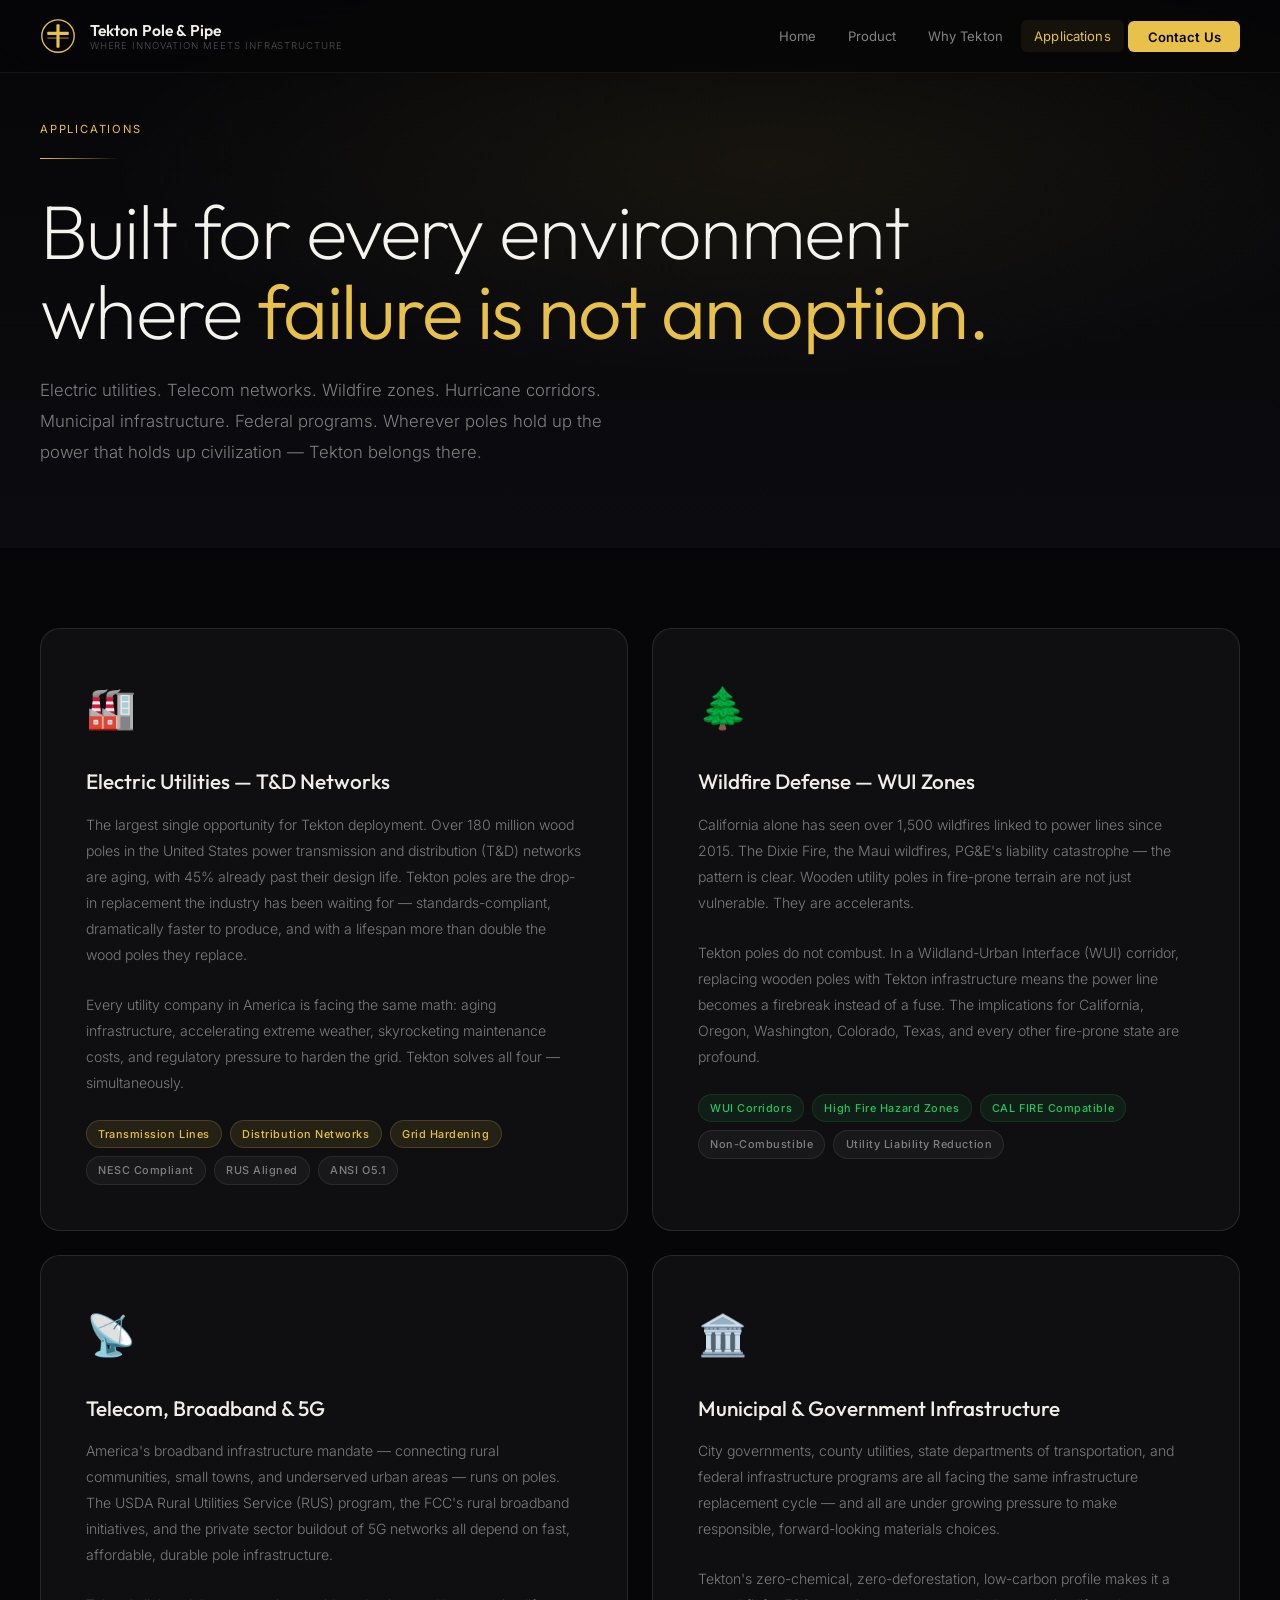
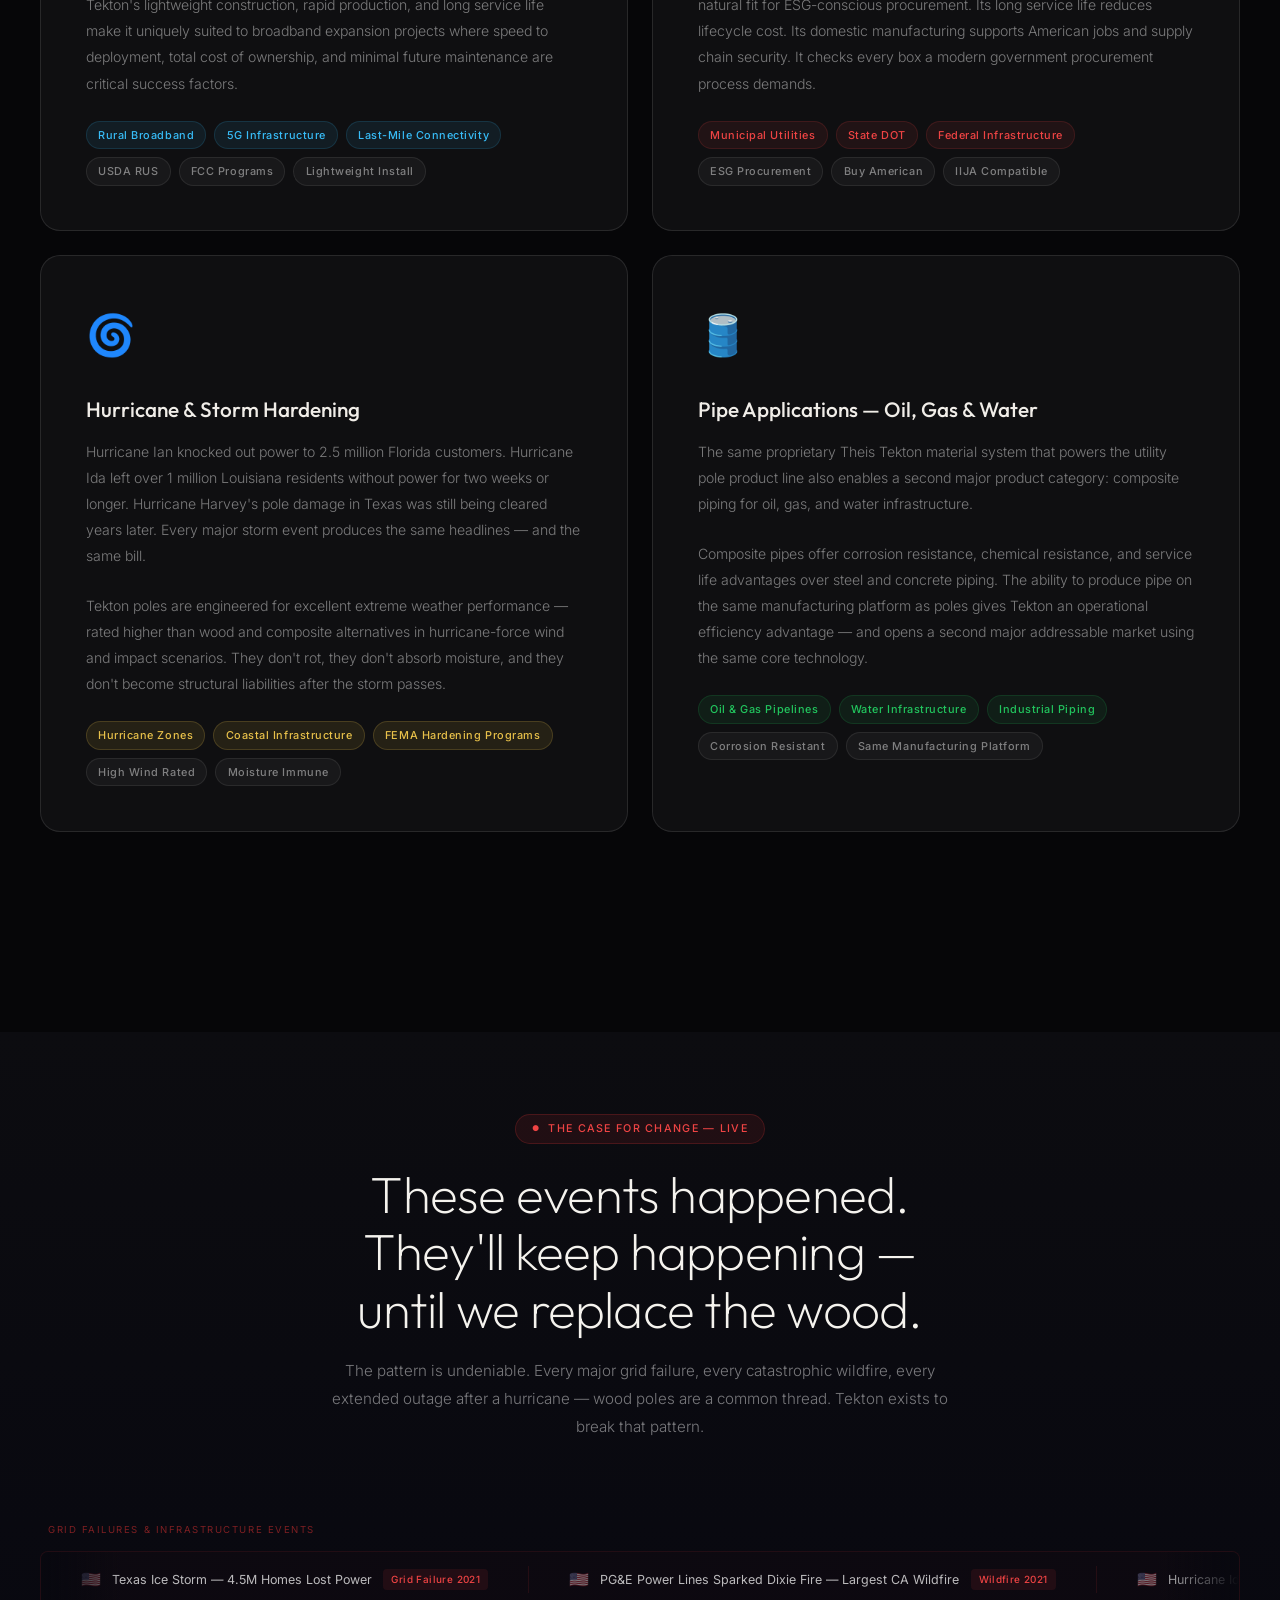
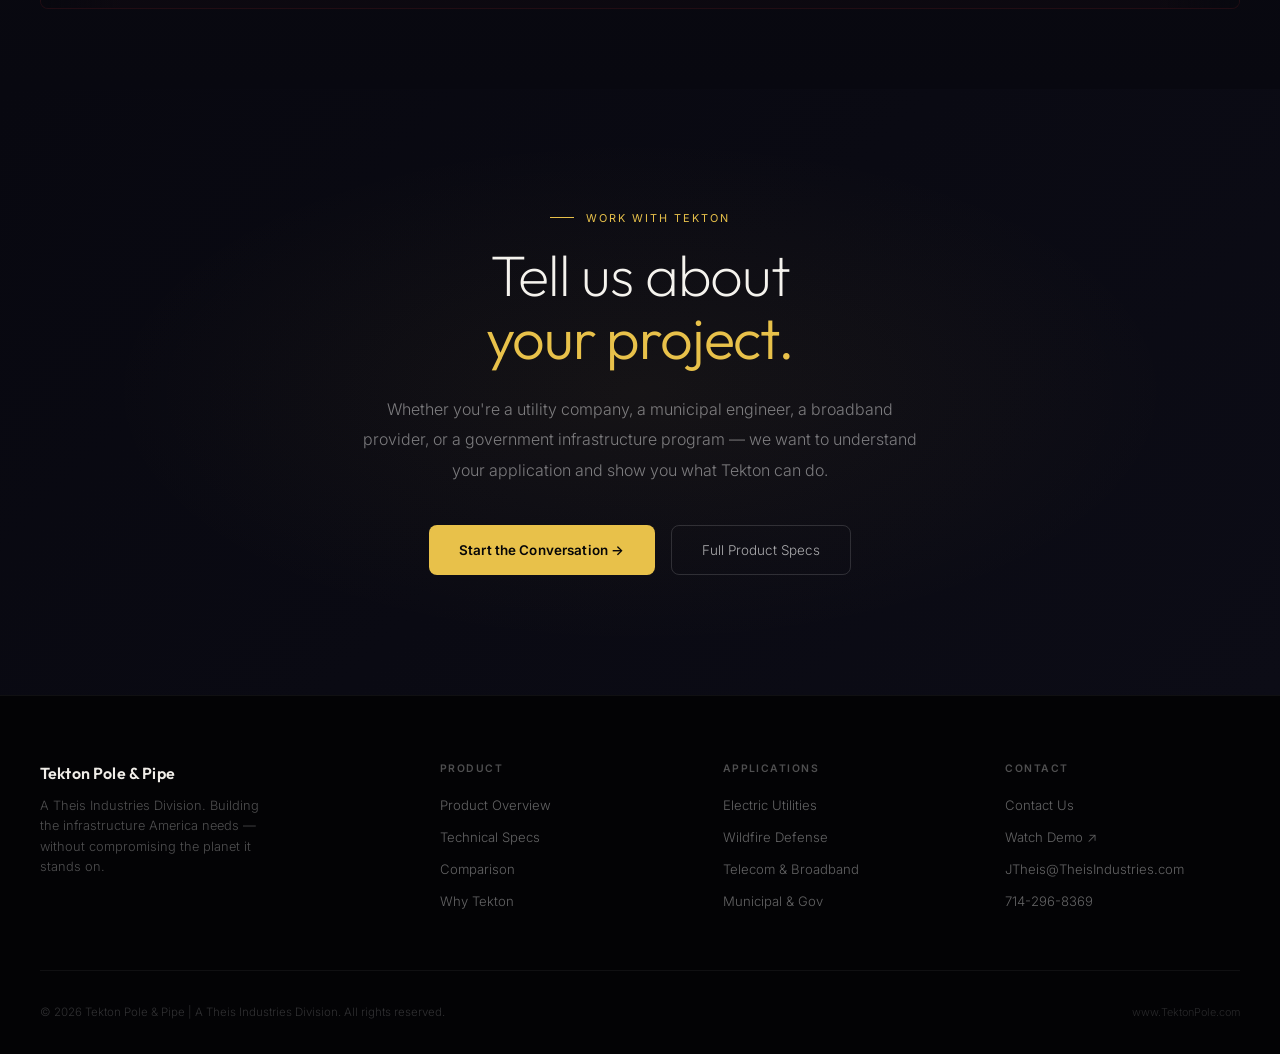
==== applications.html @ c29ad9f0 "Complete premium multi-page consumer site — 5 pages, No More Trees environmental narrative, dark/gol" ====
<!DOCTYPE html>
<html lang="en">
<head>
  <meta charset="UTF-8" />
  <meta name="viewport" content="width=device-width, initial-scale=1.0" />
  <title>Applications | Tekton Pole & Pipe</title>
  <meta name="description" content="Tekton Pole & Pipe applications — electric utilities, wildfire defense, telecom, broadband, municipal infrastructure, and government programs." />
  <link rel="preconnect" href="https://fonts.googleapis.com" />
  <link rel="preconnect" href="https://fonts.gstatic.com" crossorigin />
  <link href="https://fonts.googleapis.com/css2?family=Outfit:wght@200;300;400;500;600;700&family=Inter:wght@300;400;500;600&display=swap" rel="stylesheet" />
  <link rel="stylesheet" href="styles.css" />
</head>
<body>

<!-- NAV -->
<nav id="navbar">
  <div class="nav-inner">
    <a href="index.html" class="nav-logo">
      <svg class="nav-logo-svg" viewBox="0 0 40 40" fill="none" xmlns="http://www.w3.org/2000/svg">
        <circle cx="20" cy="20" r="18" stroke="#e8c14a" stroke-width="1.5"/>
        <rect x="18.25" y="7" width="3.5" height="26" fill="#e8c14a" rx="1"/>
        <rect x="8" y="15.25" width="24" height="3.5" fill="#e8c14a" rx="1"/>
        <rect x="8" y="21.25" width="24" height="2" fill="rgba(232,193,74,0.4)" rx="1"/>
      </svg>
      <div class="logo-text">
        <span class="logo-main">Tekton Pole & Pipe</span>
        <span class="logo-sub">Where Innovation Meets Infrastructure</span>
      </div>
    </a>
    <ul class="nav-links">
      <li><a href="index.html">Home</a></li>
      <li><a href="product.html">Product</a></li>
      <li><a href="why-tekton.html">Why Tekton</a></li>
      <li><a href="applications.html" class="active">Applications</a></li>
      <li><a href="contact.html" class="nav-cta">Contact Us</a></li>
    </ul>
    <button class="hamburger" id="hamburger" aria-label="Menu">
      <span></span><span></span><span></span>
    </button>
  </div>
</nav>
<div class="mobile-menu" id="mobileMenu">
  <a href="index.html">Home</a>
  <a href="product.html">Product</a>
  <a href="why-tekton.html">Why Tekton</a>
  <a href="applications.html">Applications</a>
  <a href="contact.html" class="mobile-cta">Contact Us</a>
</div>
<div class="cursor-glow" id="cursorGlow"></div>

<!-- PAGE HERO -->
<section class="page-hero">
  <div class="page-hero-bg"></div>
  <div class="page-hero-content">
    <div class="page-hero-eyebrow">Applications</div>
    <div class="page-hero-rule"></div>
    <h1>Built for every environment<br/>where <em>failure is not an option.</em></h1>
    <p>Electric utilities. Telecom networks. Wildfire zones. Hurricane corridors. Municipal infrastructure. Federal programs. Wherever poles hold up the power that holds up civilization — Tekton belongs there.</p>
  </div>
</section>

<!-- APPLICATION CARDS -->
<section class="applications-section">
  <div class="section-wrap">
    <div class="app-grid" style="grid-template-columns: repeat(2,1fr);">

      <div class="app-card gold reveal">
        <span class="app-icon">🏭</span>
        <h3>Electric Utilities — T&D Networks</h3>
        <p>The largest single opportunity for Tekton deployment. Over 180 million wood poles in the United States power transmission and distribution (T&D) networks are aging, with 45% already past their design life. Tekton poles are the drop-in replacement the industry has been waiting for — standards-compliant, dramatically faster to produce, and with a lifespan more than double the wood poles they replace.</p>
        <p style="margin-top:1rem;">Every utility company in America is facing the same math: aging infrastructure, accelerating extreme weather, skyrocketing maintenance costs, and regulatory pressure to harden the grid. Tekton solves all four — simultaneously.</p>
        <div class="app-tags" style="margin-top:1.2rem;">
          <span class="app-tag gold-tag">Transmission Lines</span>
          <span class="app-tag gold-tag">Distribution Networks</span>
          <span class="app-tag gold-tag">Grid Hardening</span>
          <span class="app-tag gray-tag">NESC Compliant</span>
          <span class="app-tag gray-tag">RUS Aligned</span>
          <span class="app-tag gray-tag">ANSI O5.1</span>
        </div>
      </div>

      <div class="app-card green reveal">
        <span class="app-icon">🌲</span>
        <h3>Wildfire Defense — WUI Zones</h3>
        <p>California alone has seen over 1,500 wildfires linked to power lines since 2015. The Dixie Fire, the Maui wildfires, PG&E's liability catastrophe — the pattern is clear. Wooden utility poles in fire-prone terrain are not just vulnerable. They are accelerants.</p>
        <p style="margin-top:1rem;">Tekton poles do not combust. In a Wildland-Urban Interface (WUI) corridor, replacing wooden poles with Tekton infrastructure means the power line becomes a firebreak instead of a fuse. The implications for California, Oregon, Washington, Colorado, Texas, and every other fire-prone state are profound.</p>
        <div class="app-tags" style="margin-top:1.2rem;">
          <span class="app-tag green-tag">WUI Corridors</span>
          <span class="app-tag green-tag">High Fire Hazard Zones</span>
          <span class="app-tag green-tag">CAL FIRE Compatible</span>
          <span class="app-tag gray-tag">Non-Combustible</span>
          <span class="app-tag gray-tag">Utility Liability Reduction</span>
        </div>
      </div>

      <div class="app-card blue reveal">
        <span class="app-icon">📡</span>
        <h3>Telecom, Broadband & 5G</h3>
        <p>America's broadband infrastructure mandate — connecting rural communities, small towns, and underserved urban areas — runs on poles. The USDA Rural Utilities Service (RUS) program, the FCC's rural broadband initiatives, and the private sector buildout of 5G networks all depend on fast, affordable, durable pole infrastructure.</p>
        <p style="margin-top:1rem;">Tekton's lightweight construction, rapid production, and long service life make it uniquely suited to broadband expansion projects where speed to deployment, total cost of ownership, and minimal future maintenance are critical success factors.</p>
        <div class="app-tags" style="margin-top:1.2rem;">
          <span class="app-tag blue-tag">Rural Broadband</span>
          <span class="app-tag blue-tag">5G Infrastructure</span>
          <span class="app-tag blue-tag">Last-Mile Connectivity</span>
          <span class="app-tag gray-tag">USDA RUS</span>
          <span class="app-tag gray-tag">FCC Programs</span>
          <span class="app-tag gray-tag">Lightweight Install</span>
        </div>
      </div>

      <div class="app-card red reveal">
        <span class="app-icon">🏛️</span>
        <h3>Municipal & Government Infrastructure</h3>
        <p>City governments, county utilities, state departments of transportation, and federal infrastructure programs are all facing the same infrastructure replacement cycle — and all are under growing pressure to make responsible, forward-looking materials choices.</p>
        <p style="margin-top:1rem;">Tekton's zero-chemical, zero-deforestation, low-carbon profile makes it a natural fit for ESG-conscious procurement. Its long service life reduces lifecycle cost. Its domestic manufacturing supports American jobs and supply chain security. It checks every box a modern government procurement process demands.</p>
        <div class="app-tags" style="margin-top:1.2rem;">
          <span class="app-tag red-tag">Municipal Utilities</span>
          <span class="app-tag red-tag">State DOT</span>
          <span class="app-tag red-tag">Federal Infrastructure</span>
          <span class="app-tag gray-tag">ESG Procurement</span>
          <span class="app-tag gray-tag">Buy American</span>
          <span class="app-tag gray-tag">IIJA Compatible</span>
        </div>
      </div>

      <div class="app-card gold reveal">
        <span class="app-icon">🌀</span>
        <h3>Hurricane & Storm Hardening</h3>
        <p>Hurricane Ian knocked out power to 2.5 million Florida customers. Hurricane Ida left over 1 million Louisiana residents without power for two weeks or longer. Hurricane Harvey's pole damage in Texas was still being cleared years later. Every major storm event produces the same headlines — and the same bill.</p>
        <p style="margin-top:1rem;">Tekton poles are engineered for excellent extreme weather performance — rated higher than wood and composite alternatives in hurricane-force wind and impact scenarios. They don't rot, they don't absorb moisture, and they don't become structural liabilities after the storm passes.</p>
        <div class="app-tags" style="margin-top:1.2rem;">
          <span class="app-tag gold-tag">Hurricane Zones</span>
          <span class="app-tag gold-tag">Coastal Infrastructure</span>
          <span class="app-tag gold-tag">FEMA Hardening Programs</span>
          <span class="app-tag gray-tag">High Wind Rated</span>
          <span class="app-tag gray-tag">Moisture Immune</span>
        </div>
      </div>

      <div class="app-card green reveal">
        <span class="app-icon">🛢️</span>
        <h3>Pipe Applications — Oil, Gas & Water</h3>
        <p>The same proprietary Theis Tekton material system that powers the utility pole product line also enables a second major product category: composite piping for oil, gas, and water infrastructure.</p>
        <p style="margin-top:1rem;">Composite pipes offer corrosion resistance, chemical resistance, and service life advantages over steel and concrete piping. The ability to produce pipe on the same manufacturing platform as poles gives Tekton an operational efficiency advantage — and opens a second major addressable market using the same core technology.</p>
        <div class="app-tags" style="margin-top:1.2rem;">
          <span class="app-tag green-tag">Oil & Gas Pipelines</span>
          <span class="app-tag green-tag">Water Infrastructure</span>
          <span class="app-tag green-tag">Industrial Piping</span>
          <span class="app-tag gray-tag">Corrosion Resistant</span>
          <span class="app-tag gray-tag">Same Manufacturing Platform</span>
        </div>
      </div>

    </div>
  </div>
</section>

<!-- INDUSTRY CRISIS TICKER -->
<section class="crisis-section" style="padding:80px 0;">
  <div class="crisis-header">
    <div class="crisis-badge">The Case for Change — Live</div>
    <h2>These events happened.<br/>They'll keep happening — until we replace the wood.</h2>
    <p>The pattern is undeniable. Every major grid failure, every catastrophic wildfire, every extended outage after a hurricane — wood poles are a common thread. Tekton exists to break that pattern.</p>
  </div>
  <div class="ticker-wrapper">
    <div class="ticker-label">Grid Failures &amp; Infrastructure Events</div>
    <div class="ticker-track">
      <div class="ticker-inner" id="tickerInner"></div>
    </div>
  </div>
</section>

<!-- CTA -->
<section class="mission-strip">
  <div class="section-wrap">
    <div class="section-eyebrow" style="justify-content:center;">Work With Tekton</div>
    <h2>Tell us about<br/><em>your project.</em></h2>
    <p>Whether you're a utility company, a municipal engineer, a broadband provider, or a government infrastructure program — we want to understand your application and show you what Tekton can do.</p>
    <div style="display:flex; gap:1rem; justify-content:center; flex-wrap:wrap;">
      <a href="contact.html" class="btn-primary">Start the Conversation →</a>
      <a href="product.html" class="btn-ghost">Full Product Specs</a>
    </div>
  </div>
</section>

<!-- FOOTER -->
<footer class="footer">
  <div class="footer-inner">
    <div class="footer-top">
      <div class="footer-brand">
        <div class="logo-main">Tekton Pole & Pipe</div>
        <div class="footer-tagline">A Theis Industries Division. Building the infrastructure America needs — without compromising the planet it stands on.</div>
      </div>
      <div class="footer-col">
        <div class="footer-col-title">Product</div>
        <a href="product.html">Product Overview</a>
        <a href="product.html#specs">Technical Specs</a>
        <a href="product.html#compare">Comparison</a>
        <a href="why-tekton.html">Why Tekton</a>
      </div>
      <div class="footer-col">
        <div class="footer-col-title">Applications</div>
        <a href="applications.html">Electric Utilities</a>
        <a href="applications.html">Wildfire Defense</a>
        <a href="applications.html">Telecom & Broadband</a>
        <a href="applications.html">Municipal & Gov</a>
      </div>
      <div class="footer-col">
        <div class="footer-col-title">Contact</div>
        <a href="contact.html">Contact Us</a>
        <a href="https://youtu.be/yuhq6ckke2e" target="_blank">Watch Demo ↗</a>
        <a href="mailto:JTheis@TheisIndustries.com">JTheis@TheisIndustries.com</a>
        <a href="tel:7142968369">714-296-8369</a>
      </div>
    </div>
    <div class="footer-bottom">
      <div class="footer-copy">© 2026 Tekton Pole & Pipe | A Theis Industries Division. All rights reserved.</div>
      <div class="footer-legal">www.TektonPole.com</div>
    </div>
  </div>
</footer>

<script src="app.js"></script>
</body>
</html>
---- styles.css ----
/* ===== RESET & BASE ===== */
*, *::before, *::after { margin: 0; padding: 0; box-sizing: border-box; }
html { scroll-behavior: smooth; }
body {
  background: #060608;
  color: #e8e6e1;
  font-family: 'Inter', sans-serif;
  font-size: 16px;
  font-weight: 300;
  line-height: 1.7;
  overflow-x: hidden;
}

/* ===== NAV ===== */
#navbar {
  position: fixed; top: 0; left: 0; right: 0; z-index: 1000;
  background: rgba(6,6,8,0.85);
  backdrop-filter: blur(20px);
  -webkit-backdrop-filter: blur(20px);
  border-bottom: 1px solid rgba(255,255,255,0.06);
  transition: background 0.3s, border-color 0.3s;
}
#navbar.scrolled { background: rgba(6,6,8,0.97); border-bottom-color: rgba(232,193,74,0.12); }
.nav-inner {
  max-width: 1320px; margin: 0 auto;
  display: flex; align-items: center; justify-content: space-between;
  padding: 0 2.5rem; height: 72px;
}
.nav-logo { display: flex; align-items: center; gap: 0.85rem; text-decoration: none; }
.nav-logo-svg { width: 36px; height: 36px; }
.logo-text { display: flex; flex-direction: column; line-height: 1.2; }
.logo-main { font-family: 'Outfit', sans-serif; font-weight: 600; font-size: 0.98rem; color: #f0ede8; letter-spacing: 0.01em; }
.logo-sub { font-size: 0.6rem; color: rgba(255,255,255,0.3); letter-spacing: 0.1em; text-transform: uppercase; }
.nav-links { display: flex; gap: 0.25rem; list-style: none; align-items: center; }
.nav-links a {
  font-family: 'Inter', sans-serif; font-size: 0.82rem; font-weight: 400;
  color: rgba(255,255,255,0.5); text-decoration: none; letter-spacing: 0.01em;
  transition: color 0.2s; padding: 0.5rem 0.85rem; border-radius: 6px;
}
.nav-links a:hover, .nav-links a.active { color: #e8c14a; }
.nav-links a.active { background: rgba(232,193,74,0.06); }
.nav-cta {
  background: #e8c14a !important; color: #060608 !important;
  padding: 0.48rem 1.2rem !important; border-radius: 7px;
  font-weight: 600 !important; font-size: 0.82rem !important;
  transition: background 0.2s, transform 0.15s !important;
}
.nav-cta:hover { background: #f5d06b !important; transform: translateY(-1px); }
.hamburger { display: none; flex-direction: column; gap: 5px; background: none; border: none; cursor: pointer; padding: 6px; }
.hamburger span { display: block; width: 22px; height: 1.5px; background: #e8c14a; border-radius: 2px; transition: 0.3s; }
.mobile-menu {
  display: none; position: fixed; top: 72px; left: 0; right: 0;
  background: rgba(6,6,8,0.99); border-bottom: 1px solid rgba(232,193,74,0.1);
  padding: 1.5rem 2.5rem 2rem; z-index: 999;
  backdrop-filter: blur(20px);
}
.mobile-menu.open { display: block; }
.mobile-menu a {
  display: block; font-family: 'Inter', sans-serif;
  font-size: 1rem; font-weight: 300; color: rgba(255,255,255,0.6);
  text-decoration: none; padding: 0.85rem 0;
  border-bottom: 1px solid rgba(255,255,255,0.05);
  transition: color 0.2s;
}
.mobile-menu a:hover { color: #e8c14a; }
.mobile-menu .mobile-cta {
  display: inline-block; margin-top: 1.5rem;
  background: #e8c14a; color: #060608;
  padding: 0.75rem 2rem; border-radius: 7px;
  font-weight: 600; font-size: 0.9rem; text-decoration: none;
}

/* ===== PAGE HERO (inner pages) ===== */
.page-hero {
  min-height: 55vh; display: flex; flex-direction: column; justify-content: flex-end;
  padding: 120px 2.5rem 80px; position: relative; overflow: hidden;
}
.page-hero-bg {
  position: absolute; inset: 0;
  background: radial-gradient(ellipse 80% 60% at 60% 30%, rgba(232,193,74,0.07) 0%, transparent 65%),
              linear-gradient(180deg, #060608 0%, #0c0c10 100%);
}
.page-hero-content { position: relative; z-index: 2; max-width: 1320px; margin: 0 auto; width: 100%; }
.page-hero-eyebrow {
  font-family: 'Inter', sans-serif; font-size: 0.7rem;
  letter-spacing: 0.16em; color: #e8c14a;
  margin-bottom: 1.2rem; font-weight: 400; text-transform: uppercase;
}
.page-hero h1 {
  font-family: 'Outfit', sans-serif;
  font-size: clamp(2.8rem, 6vw, 5.5rem);
  font-weight: 200; line-height: 1.04; color: #f5f3ee;
  letter-spacing: -0.02em; margin-bottom: 1.5rem;
}
.page-hero h1 em { color: #e8c14a; font-style: normal; font-weight: 300; }
.page-hero p {
  font-family: 'Inter', sans-serif; font-size: 1.05rem;
  color: rgba(255,255,255,0.48); max-width: 580px; line-height: 1.85;
}
.page-hero-rule {
  width: 80px; height: 1px; background: linear-gradient(90deg, #e8c14a, transparent);
  margin-bottom: 2rem;
}

/* ===== HERO (homepage) ===== */
.hero {
  min-height: 100vh;
  display: flex; flex-direction: column; justify-content: center;
  position: relative; overflow: hidden;
  padding: 120px 2.5rem 80px;
}
.hero-bg {
  position: absolute; inset: 0;
  background: radial-gradient(ellipse 80% 60% at 60% 40%, rgba(232,193,74,0.08) 0%, transparent 70%),
              radial-gradient(ellipse 60% 80% at 20% 70%, rgba(245,166,35,0.05) 0%, transparent 70%),
              linear-gradient(180deg, #060608 0%, #0c0c10 100%);
}
.hero-grid-overlay {
  position: absolute; inset: 0; pointer-events: none;
  background-image:
    linear-gradient(rgba(232,193,74,0.025) 1px, transparent 1px),
    linear-gradient(90deg, rgba(232,193,74,0.025) 1px, transparent 1px);
  background-size: 80px 80px;
  mask-image: radial-gradient(ellipse 80% 80% at 50% 50%, black 0%, transparent 80%);
  -webkit-mask-image: radial-gradient(ellipse 80% 80% at 50% 50%, black 0%, transparent 80%);
}
.glow-orb {
  position: absolute; border-radius: 50%; filter: blur(90px); pointer-events: none;
  animation: orbFloat 8s ease-in-out infinite;
}
.orb1 { width: 600px; height: 600px; background: rgba(232,193,74,0.07); top: -120px; right: -100px; animation-delay: 0s; }
.orb2 { width: 350px; height: 350px; background: rgba(245,166,35,0.05); bottom: 80px; left: -100px; animation-delay: 4s; }
@keyframes orbFloat { 0%,100% { transform: translateY(0) scale(1); } 50% { transform: translateY(-35px) scale(1.04); } }
.cursor-glow {
  position: fixed; width: 500px; height: 500px; border-radius: 50%;
  background: radial-gradient(circle, rgba(232,193,74,0.06) 0%, transparent 70%);
  pointer-events: none; transform: translate(-50%, -50%); z-index: 0;
  transition: opacity 0.3s;
}
.hero-inner {
  position: relative; z-index: 2;
  max-width: 1320px; margin: 0 auto; width: 100%;
  display: grid; grid-template-columns: 1fr 1fr; gap: 4rem; align-items: center;
}
.hero-content {}
.hero-eyebrow {
  font-family: 'Inter', sans-serif; font-size: 0.7rem; letter-spacing: 0.16em;
  color: #e8c14a; margin-bottom: 1.4rem; font-weight: 400;
  display: flex; align-items: center; gap: 0.75rem;
}
.hero-eyebrow::before {
  content: ''; display: inline-block; width: 32px; height: 1px;
  background: #e8c14a;
}
.hero-headline {
  font-family: 'Outfit', sans-serif;
  font-size: clamp(2.8rem, 5.5vw, 5.2rem);
  font-weight: 200; line-height: 1.06;
  color: #f5f3ee; margin-bottom: 1.6rem;
  letter-spacing: -0.02em;
}
.hero-headline strong { font-weight: 500; color: #fff; }
.hero-headline .gold { color: #e8c14a; font-weight: 300; }
.typewriter-wrap { display: block; }
.type-accent {
  color: #e8c14a;
  display: inline-block;
  min-width: 14ch;
  border-right: 2px solid #e8c14a;
  animation: blink 0.75s step-end infinite;
  font-weight: 300;
}
@keyframes blink { 0%,100% { border-color: #e8c14a; } 50% { border-color: transparent; } }
.hero-sub {
  font-family: 'Inter', sans-serif; font-size: 1rem; font-weight: 300;
  color: rgba(255,255,255,0.48); max-width: 500px; margin-bottom: 2.5rem; line-height: 1.9;
}
.hero-btns { display: flex; gap: 1rem; flex-wrap: wrap; }
.hero-right {
  position: relative; z-index: 2;
  display: flex; flex-direction: column; gap: 1rem;
}
.hero-stat-stack {
  display: grid; grid-template-columns: 1fr 1fr; gap: 1rem;
}
.stat-card {
  background: rgba(255,255,255,0.04);
  border: 1px solid rgba(255,255,255,0.1);
  border-radius: 14px; padding: 1.8rem 1.5rem;
  transition: background 0.3s, border-color 0.3s, transform 0.25s;
  position: relative; overflow: hidden;
}
.stat-card::before {
  content: ''; position: absolute; top: 0; left: 0; right: 0; height: 1px;
  background: linear-gradient(90deg, transparent, rgba(232,193,74,0.25), transparent);
  opacity: 0; transition: opacity 0.3s;
}
.stat-card:hover { background: rgba(232,193,74,0.04); border-color: rgba(232,193,74,0.2); transform: translateY(-3px); }
.stat-card:hover::before { opacity: 1; }
.stat-num {
  font-family: 'Outfit', sans-serif; font-size: 2.4rem; font-weight: 200;
  color: #e8c14a; line-height: 1; margin-bottom: 0.4rem;
  letter-spacing: -0.02em;
}
.stat-label {
  font-family: 'Inter', sans-serif; font-size: 0.68rem; font-weight: 400;
  color: rgba(255,255,255,0.35); letter-spacing: 0.05em; line-height: 1.4;
}
.stat-card.wide { grid-column: 1 / -1; display: flex; align-items: center; gap: 2rem; }
.stat-card.wide .stat-num { font-size: 2rem; white-space: nowrap; }

/* ===== BUTTONS ===== */
.btn-primary {
  display: inline-flex; align-items: center; gap: 0.5rem;
  padding: 0.8rem 1.9rem;
  background: #e8c14a; color: #060608;
  font-family: 'Inter', sans-serif; font-weight: 600; font-size: 0.84rem;
  border-radius: 8px; text-decoration: none; border: none; cursor: pointer;
  transition: background 0.2s, transform 0.15s; letter-spacing: 0.01em;
}
.btn-primary:hover { background: #f5d06b; transform: translateY(-2px); }
.btn-ghost {
  display: inline-flex; align-items: center; gap: 0.5rem;
  padding: 0.8rem 1.9rem;
  background: transparent; color: rgba(255,255,255,0.65);
  border: 1px solid rgba(255,255,255,0.14);
  font-family: 'Inter', sans-serif; font-weight: 300; font-size: 0.84rem;
  border-radius: 8px; text-decoration: none; cursor: pointer;
  transition: border-color 0.2s, color 0.2s, transform 0.15s;
}
.btn-ghost:hover { border-color: #e8c14a; color: #e8c14a; transform: translateY(-2px); }

/* ===== SECTION SHARED ===== */
.section-wrap { max-width: 1320px; margin: 0 auto; padding: 0 2.5rem; }
.section-eyebrow {
  font-family: 'Inter', sans-serif; font-size: 0.68rem; letter-spacing: 0.18em;
  color: #e8c14a; margin-bottom: 1rem; font-weight: 400; text-transform: uppercase;
  display: flex; align-items: center; gap: 0.75rem;
}
.section-eyebrow::before {
  content: ''; display: inline-block; width: 24px; height: 1px; background: #e8c14a;
}
.section-title {
  font-family: 'Outfit', sans-serif; font-size: clamp(2rem, 4vw, 3.2rem);
  font-weight: 200; color: #f5f3ee; margin-bottom: 1rem; line-height: 1.1;
  letter-spacing: -0.015em;
}
.section-title strong { font-weight: 500; }
.section-sub {
  font-family: 'Inter', sans-serif; font-weight: 300;
  color: rgba(255,255,255,0.45); font-size: 0.95rem;
  max-width: 580px; line-height: 1.85; margin-bottom: 4rem;
}
.section-rule {
  width: 60px; height: 1px; background: linear-gradient(90deg, #e8c14a, transparent);
  margin-bottom: 1.5rem;
}

/* ===== CRISIS SECTION ===== */
.crisis-section {
  padding: 120px 0;
  background: linear-gradient(180deg, #0c0c10 0%, #080810 100%);
}
.crisis-header { max-width: 720px; margin: 0 auto 5rem; text-align: center; padding: 0 2.5rem; }
.crisis-badge {
  display: inline-flex; align-items: center; gap: 0.5rem;
  padding: 0.3rem 1rem;
  background: rgba(220,50,50,0.1); border: 1px solid rgba(220,50,50,0.22);
  color: #ef4444; font-size: 0.67rem; letter-spacing: 0.12em; text-transform: uppercase;
  border-radius: 100px; margin-bottom: 1.4rem; font-weight: 500;
  font-family: 'Inter', sans-serif;
}
.crisis-badge::before { content: '●'; font-size: 0.5rem; animation: pulse-red 1.5s ease-in-out infinite; }
@keyframes pulse-red { 0%,100% { opacity: 1; } 50% { opacity: 0.3; } }
.crisis-header h2 {
  font-family: 'Outfit', sans-serif; font-size: clamp(2rem, 4vw, 3.2rem);
  font-weight: 200; color: #f5f3ee; line-height: 1.12; margin-bottom: 1.2rem;
  letter-spacing: -0.015em;
}
.crisis-header p {
  font-family: 'Inter', sans-serif; font-weight: 300;
  color: rgba(255,255,255,0.45); font-size: 0.95rem; line-height: 1.85;
}
.crisis-counters {
  display: grid; grid-template-columns: repeat(4, 1fr); gap: 1.5rem;
  max-width: 1200px; margin: 0 auto 5rem; padding: 0 2.5rem;
}
.crisis-stat {
  background: rgba(220,50,50,0.03); border: 1px solid rgba(220,50,50,0.1);
  border-radius: 16px; padding: 2.2rem 1.8rem; text-align: center;
  position: relative; overflow: hidden;
  transition: border-color 0.3s, background 0.3s;
}
.crisis-stat:hover { border-color: rgba(220,50,50,0.25); background: rgba(220,50,50,0.06); }
.crisis-num {
  font-family: 'Outfit', sans-serif; font-size: 2.2rem; font-weight: 200;
  color: #ef4444; line-height: 1; margin-bottom: 0.6rem; letter-spacing: -0.02em;
}
.crisis-label {
  font-family: 'Inter', sans-serif; font-size: 0.72rem; font-weight: 400;
  color: rgba(255,255,255,0.38); line-height: 1.55; letter-spacing: 0.02em;
}
.ticker-wrapper { max-width: 100%; overflow: hidden; padding: 0 2.5rem; }
.ticker-label {
  font-family: 'Inter', sans-serif; font-size: 0.6rem; letter-spacing: 0.16em;
  color: rgba(220,50,50,0.55); margin-bottom: 0.8rem; font-weight: 400;
  text-transform: uppercase; padding: 0 0.5rem;
}
.ticker-track {
  overflow: hidden; background: rgba(220,50,50,0.02);
  border: 1px solid rgba(220,50,50,0.1); border-radius: 8px;
  padding: 0.9rem 0; position: relative;
}
.ticker-track::before, .ticker-track::after {
  content: ''; position: absolute; top: 0; bottom: 0; width: 80px; z-index: 2;
}
.ticker-track::before { left: 0; background: linear-gradient(90deg, #08080f, transparent); }
.ticker-track::after { right: 0; background: linear-gradient(-90deg, #08080f, transparent); }
.ticker-inner {
  display: flex; align-items: center;
  animation: tickerScroll 70s linear infinite;
  width: max-content;
}
.ticker-inner:hover { animation-play-state: paused; }
@keyframes tickerScroll { 0% { transform: translateX(0); } 100% { transform: translateX(-50%); } }
.ticker-event {
  display: inline-flex; align-items: center; gap: 0.7rem;
  padding: 0 2.5rem; white-space: nowrap;
  font-family: 'Inter', sans-serif;
  font-size: 0.78rem; font-weight: 300; color: rgba(255,255,255,0.45);
  border-right: 1px solid rgba(220,50,50,0.12);
}
.ticker-event .t-flag { font-size: 1rem; }
.ticker-event .t-title { color: rgba(255,255,255,0.72); font-weight: 400; }
.ticker-event .t-tag {
  font-size: 0.62rem; padding: 0.12rem 0.5rem;
  background: rgba(220,50,50,0.1); color: #ef4444;
  border-radius: 4px; letter-spacing: 0.04em; font-weight: 500;
}

/* ===== PRODUCT SECTION (homepage teaser) ===== */
.product-section { padding: 120px 0; }
.product-grid {
  display: grid; grid-template-columns: repeat(3, 1fr); gap: 1.5rem;
  margin-top: 0;
}
.product-card {
  background: rgba(255,255,255,0.035);
  border: 1px solid rgba(255,255,255,0.1);
  border-radius: 18px; padding: 2.2rem;
  transition: border-color 0.3s, background 0.3s, transform 0.25s;
  position: relative; overflow: hidden;
}
.product-card::after {
  content: ''; position: absolute; bottom: 0; left: 0; right: 0; height: 1px;
  background: linear-gradient(90deg, transparent, rgba(232,193,74,0.2), transparent);
  opacity: 0; transition: opacity 0.3s;
}
.product-card:hover {
  border-color: rgba(232,193,74,0.2);
  background: rgba(232,193,74,0.025);
  transform: translateY(-5px);
}
.product-card:hover::after { opacity: 1; }
.pcard-icon {
  width: 44px; height: 44px; border-radius: 10px;
  background: rgba(232,193,74,0.08); border: 1px solid rgba(232,193,74,0.15);
  display: flex; align-items: center; justify-content: center;
  font-size: 1.3rem; margin-bottom: 1.2rem;
}
.product-card h3 {
  font-family: 'Outfit', sans-serif; font-size: 1.05rem;
  font-weight: 500; color: #f0ede8; margin-bottom: 0.6rem;
}
.product-card p {
  font-family: 'Inter', sans-serif; font-size: 0.85rem;
  font-weight: 300; color: rgba(255,255,255,0.42); line-height: 1.8;
}

/* ===== PRODUCT PAGE ===== */
.specs-grid {
  display: grid; grid-template-columns: repeat(2, 1fr); gap: 1.5rem;
  margin-bottom: 6rem;
}
.spec-block {
  background: rgba(255,255,255,0.035); border: 1px solid rgba(255,255,255,0.1);
  border-radius: 18px; padding: 2.5rem;
  transition: border-color 0.3s, background 0.3s;
}
.spec-block:hover { border-color: rgba(232,193,74,0.18); background: rgba(232,193,74,0.02); }
.spec-block-icon {
  font-size: 2rem; margin-bottom: 1rem; display: block;
}
.spec-block h3 {
  font-family: 'Outfit', sans-serif; font-size: 1.2rem; font-weight: 500;
  color: #f0ede8; margin-bottom: 0.8rem;
}
.spec-block p {
  font-family: 'Inter', sans-serif; font-size: 0.88rem; font-weight: 300;
  color: rgba(255,255,255,0.45); line-height: 1.85; margin-bottom: 1.2rem;
}
.spec-list { list-style: none; display: flex; flex-direction: column; gap: 0.5rem; }
.spec-list li {
  font-family: 'Inter', sans-serif; font-size: 0.82rem; font-weight: 300;
  color: rgba(255,255,255,0.5); display: flex; align-items: flex-start; gap: 0.6rem; line-height: 1.55;
}
.spec-list li::before {
  content: '✦'; color: #e8c14a; font-size: 0.55rem; flex-shrink: 0; margin-top: 0.25rem;
}
.material-highlight {
  background: linear-gradient(135deg, rgba(232,193,74,0.06) 0%, rgba(232,193,74,0.02) 100%);
  border: 1px solid rgba(232,193,74,0.15);
  border-radius: 20px; padding: 3.5rem; margin-bottom: 6rem;
  display: grid; grid-template-columns: 1fr 1fr; gap: 4rem; align-items: center;
}
.material-highlight h2 {
  font-family: 'Outfit', sans-serif; font-size: clamp(1.8rem, 3.5vw, 2.8rem);
  font-weight: 200; color: #f5f3ee; line-height: 1.12; margin-bottom: 1rem;
  letter-spacing: -0.015em;
}
.material-highlight h2 em { color: #e8c14a; font-style: normal; font-weight: 300; }
.material-highlight p {
  font-family: 'Inter', sans-serif; font-size: 0.95rem; font-weight: 300;
  color: rgba(255,255,255,0.48); line-height: 1.85; margin-bottom: 1.5rem;
}
.material-stats { display: grid; grid-template-columns: 1fr 1fr; gap: 1rem; }
.mstat {
  background: rgba(0,0,0,0.3); border: 1px solid rgba(232,193,74,0.12);
  border-radius: 12px; padding: 1.4rem 1.2rem; text-align: center;
}
.mstat-num {
  font-family: 'Outfit', sans-serif; font-size: 1.8rem; font-weight: 200;
  color: #e8c14a; line-height: 1; margin-bottom: 0.35rem;
}
.mstat-label {
  font-family: 'Inter', sans-serif; font-size: 0.65rem; font-weight: 400;
  color: rgba(255,255,255,0.35); line-height: 1.4; letter-spacing: 0.04em;
}

/* ===== FULL COMPARISON TABLE ===== */
.full-compare-section { padding: 100px 0; background: linear-gradient(180deg, #080810 0%, #0a0a12 100%); }
.compare-table {
  max-width: 1100px; margin: 0 auto;
  border: 1px solid rgba(255,255,255,0.07); border-radius: 20px; overflow: hidden;
}
.compare-header {
  display: grid; grid-template-columns: 2.2fr 1fr 1fr 1fr 1.3fr;
  background: rgba(255,255,255,0.03);
  border-bottom: 1px solid rgba(255,255,255,0.08);
}
.ch-blank {}
.ch-col {
  padding: 1.2rem 1rem; text-align: center;
  font-family: 'Inter', sans-serif; font-size: 0.78rem; font-weight: 500;
  color: rgba(255,255,255,0.38); letter-spacing: 0.04em; text-transform: uppercase;
}
.ch-tpp { color: #e8c14a !important; background: rgba(232,193,74,0.06) !important; }
.compare-row {
  display: grid; grid-template-columns: 2.2fr 1fr 1fr 1fr 1.3fr;
  border-bottom: 1px solid rgba(255,255,255,0.04);
  transition: background 0.2s;
}
.compare-row:last-child { border-bottom: none; }
.compare-row:hover { background: rgba(255,255,255,0.012); }
.cr-label {
  padding: 1rem 1.4rem; font-family: 'Inter', sans-serif; font-size: 0.82rem;
  font-weight: 400; color: rgba(255,255,255,0.5);
}
.cr-val {
  padding: 1rem 0.8rem; text-align: center;
  font-family: 'Inter', sans-serif; font-size: 0.82rem;
  font-weight: 300; color: rgba(255,255,255,0.35);
}
.cr-val.win {
  color: #e8c14a !important; font-weight: 600;
  background: rgba(232,193,74,0.04);
}
.cr-val.good { color: rgba(255,255,255,0.6) !important; }
.cr-val.bad { color: rgba(255,100,100,0.7) !important; }

/* ===== ENVIRONMENTAL / WHY TEKTON ===== */
.env-section { padding: 120px 0; }
.env-split {
  display: grid; grid-template-columns: 1fr 1fr; gap: 6rem;
  align-items: center; margin-bottom: 8rem;
}
.env-split.reverse { direction: rtl; }
.env-split.reverse > * { direction: ltr; }
.env-text h2 {
  font-family: 'Outfit', sans-serif; font-size: clamp(2rem, 4vw, 3rem);
  font-weight: 200; color: #f5f3ee; line-height: 1.1; margin-bottom: 1.2rem;
  letter-spacing: -0.015em;
}
.env-text h2 em { color: #e8c14a; font-style: normal; }
.env-text p {
  font-family: 'Inter', sans-serif; font-size: 0.95rem; font-weight: 300;
  color: rgba(255,255,255,0.48); line-height: 1.9; margin-bottom: 1.2rem;
}
.env-visual {
  background: rgba(255,255,255,0.04); border: 1px solid rgba(255,255,255,0.1);
  border-radius: 20px; padding: 3rem; position: relative; overflow: hidden;
}
.env-visual::before {
  content: ''; position: absolute; inset: 0;
  background: radial-gradient(ellipse 80% 60% at 50% 50%, rgba(232,193,74,0.05) 0%, transparent 70%);
  pointer-events: none;
}
.co2-comparison {
  display: flex; flex-direction: column; gap: 1.2rem;
}
.co2-row { display: flex; flex-direction: column; gap: 0.4rem; }
.co2-label-row {
  display: flex; justify-content: space-between; align-items: center;
}
.co2-name {
  font-family: 'Inter', sans-serif; font-size: 0.78rem; font-weight: 400;
  color: rgba(255,255,255,0.5);
}
.co2-val {
  font-family: 'Outfit', sans-serif; font-size: 0.9rem; font-weight: 300;
  color: rgba(255,255,255,0.45);
}
.co2-val.tekton { color: #e8c14a; font-weight: 500; }
.co2-bar-wrap { height: 8px; background: rgba(255,255,255,0.06); border-radius: 4px; overflow: hidden; }
.co2-bar { height: 100%; border-radius: 4px; transition: width 1.5s cubic-bezier(0.4,0,0.2,1); width: 0; }
.co2-bar.tekton-bar { background: linear-gradient(90deg, #e8c14a, #f5a623); }
.co2-bar.wood-bar { background: rgba(180,100,60,0.7); }
.co2-bar.steel-bar { background: rgba(140,160,180,0.6); }
.co2-bar.concrete-bar { background: rgba(160,160,160,0.55); }

.env-impact-grid {
  display: grid; grid-template-columns: repeat(3, 1fr); gap: 1.5rem;
  margin-bottom: 6rem;
}
.impact-card {
  background: rgba(255,255,255,0.035); border: 1px solid rgba(255,255,255,0.1);
  border-radius: 18px; padding: 2.2rem;
  transition: border-color 0.3s, transform 0.25s;
}
.impact-card:hover { border-color: rgba(232,193,74,0.2); transform: translateY(-4px); }
.impact-card .impact-icon { font-size: 2.5rem; margin-bottom: 1rem; display: block; }
.impact-card h3 {
  font-family: 'Outfit', sans-serif; font-size: 1.1rem; font-weight: 500;
  color: #f0ede8; margin-bottom: 0.6rem;
}
.impact-card p {
  font-family: 'Inter', sans-serif; font-size: 0.85rem; font-weight: 300;
  color: rgba(255,255,255,0.42); line-height: 1.8;
}
.impact-stat {
  font-family: 'Outfit', sans-serif; font-size: 1.6rem; font-weight: 200;
  color: #e8c14a; display: block; margin-bottom: 0.25rem;
}

/* ===== NO MORE TREES BANNER ===== */
.notrees-banner {
  background: linear-gradient(135deg, rgba(34,197,94,0.06) 0%, rgba(232,193,74,0.04) 50%, rgba(34,197,94,0.06) 100%);
  border-top: 1px solid rgba(34,197,94,0.12);
  border-bottom: 1px solid rgba(34,197,94,0.12);
  padding: 80px 0; text-align: center; position: relative; overflow: hidden;
}
.notrees-banner::before {
  content: ''; position: absolute; inset: 0;
  background: radial-gradient(ellipse 60% 60% at 50% 50%, rgba(34,197,94,0.05) 0%, transparent 70%);
  pointer-events: none;
}
.notrees-banner .section-wrap { position: relative; z-index: 2; }
.notrees-banner h2 {
  font-family: 'Outfit', sans-serif; font-size: clamp(2.2rem, 5vw, 4.5rem);
  font-weight: 200; line-height: 1.08; color: #f5f3ee;
  letter-spacing: -0.02em; margin-bottom: 1.5rem;
}
.notrees-banner h2 em { color: #22c55e; font-style: normal; font-weight: 300; }
.notrees-banner p {
  font-family: 'Inter', sans-serif; font-size: 1.05rem; font-weight: 300;
  color: rgba(255,255,255,0.5); max-width: 600px; margin: 0 auto 2.5rem; line-height: 1.9;
}
.notrees-stats {
  display: flex; justify-content: center; gap: 5rem; flex-wrap: wrap; margin-top: 3rem;
}
.ntstat-num {
  font-family: 'Outfit', sans-serif; font-size: 2.8rem; font-weight: 200;
  color: #22c55e; line-height: 1; display: block; margin-bottom: 0.4rem;
}
.ntstat-label {
  font-family: 'Inter', sans-serif; font-size: 0.72rem; font-weight: 400;
  color: rgba(255,255,255,0.35); letter-spacing: 0.06em; text-transform: uppercase;
}

/* ===== APPLICATIONS PAGE ===== */
.applications-section { padding: 80px 0 120px; }
.app-grid { display: grid; grid-template-columns: repeat(2, 1fr); gap: 1.5rem; margin-bottom: 5rem; }
.app-card {
  background: rgba(255,255,255,0.038); border: 1px solid rgba(255,255,255,0.1);
  border-radius: 20px; padding: 2.8rem;
  transition: border-color 0.3s, background 0.3s, transform 0.25s;
  position: relative; overflow: hidden;
}
.app-card::before {
  content: ''; position: absolute; top: 0; left: 0; right: 0; height: 2px;
  opacity: 0; transition: opacity 0.3s;
}
.app-card.gold::before { background: linear-gradient(90deg, transparent, #e8c14a, transparent); }
.app-card.green::before { background: linear-gradient(90deg, transparent, #22c55e, transparent); }
.app-card.blue::before { background: linear-gradient(90deg, transparent, #38bdf8, transparent); }
.app-card.red::before { background: linear-gradient(90deg, transparent, #ef4444, transparent); }
.app-card:hover { transform: translateY(-5px); }
.app-card.gold:hover { border-color: rgba(232,193,74,0.25); background: rgba(232,193,74,0.025); }
.app-card.green:hover { border-color: rgba(34,197,94,0.25); background: rgba(34,197,94,0.02); }
.app-card.blue:hover { border-color: rgba(56,189,248,0.25); background: rgba(56,189,248,0.02); }
.app-card.red:hover { border-color: rgba(239,68,68,0.25); background: rgba(239,68,68,0.02); }
.app-card:hover::before { opacity: 1; }
.app-icon { font-size: 2.5rem; margin-bottom: 1.4rem; display: block; }
.app-card h3 {
  font-family: 'Outfit', sans-serif; font-size: 1.3rem; font-weight: 500;
  color: #f0ede8; margin-bottom: 0.75rem;
}
.app-card > p {
  font-family: 'Inter', sans-serif; font-size: 0.88rem; font-weight: 300;
  color: rgba(255,255,255,0.45); line-height: 1.85; margin-bottom: 1.5rem;
}
.app-tags { display: flex; flex-wrap: wrap; gap: 0.5rem; }
.app-tag {
  font-family: 'Inter', sans-serif; font-size: 0.68rem; font-weight: 500;
  padding: 0.25rem 0.7rem; border-radius: 100px; letter-spacing: 0.05em;
}
.app-tag.gold-tag { background: rgba(232,193,74,0.1); color: #e8c14a; border: 1px solid rgba(232,193,74,0.18); }
.app-tag.green-tag { background: rgba(34,197,94,0.08); color: #22c55e; border: 1px solid rgba(34,197,94,0.15); }
.app-tag.blue-tag { background: rgba(56,189,248,0.08); color: #38bdf8; border: 1px solid rgba(56,189,248,0.15); }
.app-tag.red-tag { background: rgba(239,68,68,0.08); color: #ef4444; border: 1px solid rgba(239,68,68,0.15); }
.app-tag.gray-tag { background: rgba(255,255,255,0.04); color: rgba(255,255,255,0.45); border: 1px solid rgba(255,255,255,0.08); }

/* ===== MISSION / CTA STRIP ===== */
.mission-strip {
  padding: 120px 0;
  background: linear-gradient(135deg, #080810 0%, #0c0c16 100%);
  text-align: center; position: relative; overflow: hidden;
}
.mission-strip::before {
  content: ''; position: absolute; inset: 0;
  background: radial-gradient(ellipse 60% 60% at 50% 50%, rgba(232,193,74,0.05) 0%, transparent 70%);
  pointer-events: none;
}
.mission-strip .section-wrap { position: relative; z-index: 2; }
.mission-strip h2 {
  font-family: 'Outfit', sans-serif; font-size: clamp(2rem, 4.5vw, 4rem);
  font-weight: 200; color: #f5f3ee; line-height: 1.1;
  letter-spacing: -0.02em; margin-bottom: 1.5rem;
}
.mission-strip h2 em { color: #e8c14a; font-style: normal; font-weight: 300; }
.mission-strip p {
  font-family: 'Inter', sans-serif; font-size: 1rem; font-weight: 300;
  color: rgba(255,255,255,0.45); max-width: 560px; margin: 0 auto 2.5rem; line-height: 1.9;
}

/* ===== CONTACT PAGE ===== */
.contact-section { padding: 80px 0 120px; }
.contact-grid { display: grid; grid-template-columns: 1.4fr 1fr; gap: 5rem; align-items: start; }
.contact-form-block {}
.form-title {
  font-family: 'Outfit', sans-serif; font-size: 1.4rem; font-weight: 400;
  color: #f0ede8; margin-bottom: 2rem;
}
.form-row { display: grid; grid-template-columns: 1fr 1fr; gap: 1.2rem; }
.form-group { display: flex; flex-direction: column; gap: 0.4rem; margin-bottom: 1.2rem; }
.form-group label {
  font-family: 'Inter', sans-serif; font-size: 0.68rem;
  letter-spacing: 0.1em; color: rgba(255,255,255,0.32);
  font-weight: 500; text-transform: uppercase;
}
.form-group input, .form-group select, .form-group textarea {
  background: rgba(255,255,255,0.03);
  border: 1px solid rgba(255,255,255,0.08);
  border-radius: 10px; padding: 0.85rem 1.1rem;
  color: #e8e6e1; font-family: 'Inter', sans-serif;
  font-size: 0.9rem; font-weight: 300;
  outline: none; transition: border-color 0.2s, background 0.2s;
}
.form-group input:focus, .form-group select:focus, .form-group textarea:focus {
  border-color: rgba(232,193,74,0.45); background: rgba(232,193,74,0.02);
}
.form-group select { appearance: none; cursor: pointer; }
.form-group textarea { resize: vertical; }
.form-submit { width: 100%; font-size: 0.95rem; padding: 1.1rem; margin-top: 0.5rem; justify-content: center; }
.contact-info-block {}
.ci-section { margin-bottom: 2.5rem; }
.ci-section-title {
  font-family: 'Inter', sans-serif; font-size: 0.62rem;
  letter-spacing: 0.14em; color: rgba(255,255,255,0.25);
  text-transform: uppercase; margin-bottom: 1rem; font-weight: 500;
}
.ci-item {
  display: flex; flex-direction: column; gap: 0.2rem; margin-bottom: 1.2rem;
}
.ci-label {
  font-family: 'Inter', sans-serif; font-size: 0.68rem;
  letter-spacing: 0.1em; color: rgba(255,255,255,0.28);
  text-transform: uppercase; font-weight: 400;
}
.ci-val {
  font-family: 'Inter', sans-serif; font-size: 0.95rem;
  font-weight: 300; color: #f0ede8;
}
.ci-link { color: #e8c14a; text-decoration: none; }
.ci-link:hover { text-decoration: underline; }
.contact-card {
  background: rgba(255,255,255,0.02); border: 1px solid rgba(255,255,255,0.07);
  border-radius: 16px; padding: 2rem; margin-top: 2rem;
}
.contact-card h4 {
  font-family: 'Outfit', sans-serif; font-size: 0.95rem; font-weight: 500;
  color: #f0ede8; margin-bottom: 0.5rem;
}
.contact-card p {
  font-family: 'Inter', sans-serif; font-size: 0.82rem; font-weight: 300;
  color: rgba(255,255,255,0.4); line-height: 1.7;
}

/* ===== ADVANTAGE SECTION ===== */
.advantage-section { padding: 120px 0; background: linear-gradient(180deg, #080810 0%, #0a0a12 100%); }

/* ===== BUSINESS MODEL ===== */
.business-section { padding: 100px 0; }
.biz-steps { display: grid; grid-template-columns: repeat(5, 1fr); gap: 1.2rem; }
.biz-step {
  background: rgba(255,255,255,0.02);
  border: 1px solid rgba(255,255,255,0.06);
  border-radius: 16px; padding: 1.8rem 1.5rem;
  transition: border-color 0.3s, transform 0.25s; position: relative;
}
.biz-step:hover { border-color: rgba(232,193,74,0.25); transform: translateY(-4px); }
.step-num {
  font-family: 'Outfit', sans-serif; font-size: 2.4rem; font-weight: 200;
  color: rgba(232,193,74,0.1); line-height: 1; margin-bottom: 0.8rem;
  letter-spacing: -0.02em;
}
.biz-step h3 { font-family: 'Outfit', sans-serif; font-size: 0.92rem; font-weight: 500; color: #f0ede8; margin-bottom: 0.5rem; }
.biz-step p { font-family: 'Inter', sans-serif; font-size: 0.8rem; font-weight: 300; color: rgba(255,255,255,0.38); line-height: 1.75; }

/* ===== FOOTER ===== */
.footer {
  background: #030305;
  border-top: 1px solid rgba(255,255,255,0.05);
  padding: 4rem 0 2rem;
}
.footer-inner {
  max-width: 1320px; margin: 0 auto; padding: 0 2.5rem;
}
.footer-top {
  display: grid; grid-template-columns: 1.5fr 1fr 1fr 1fr; gap: 3rem;
  padding-bottom: 3rem; border-bottom: 1px solid rgba(255,255,255,0.05);
  margin-bottom: 2rem;
}
.footer-brand {}
.footer-brand .logo-main { font-family: 'Outfit', sans-serif; font-weight: 600; font-size: 1rem; color: #f0ede8; }
.footer-tagline { font-family: 'Inter', sans-serif; font-size: 0.8rem; font-weight: 300; color: rgba(255,255,255,0.3); margin-top: 0.5rem; line-height: 1.6; max-width: 240px; }
.footer-col-title {
  font-family: 'Inter', sans-serif; font-size: 0.65rem; font-weight: 600;
  letter-spacing: 0.14em; color: rgba(255,255,255,0.3); text-transform: uppercase; margin-bottom: 1rem;
}
.footer-col a {
  display: block; font-family: 'Inter', sans-serif; font-size: 0.82rem;
  font-weight: 300; color: rgba(255,255,255,0.38); text-decoration: none;
  margin-bottom: 0.6rem; transition: color 0.2s;
}
.footer-col a:hover { color: #e8c14a; }
.footer-bottom {
  display: flex; align-items: center; justify-content: space-between; flex-wrap: wrap; gap: 1rem;
}
.footer-copy { font-family: 'Inter', sans-serif; font-size: 0.72rem; font-weight: 300; color: rgba(255,255,255,0.18); }
.footer-legal { font-family: 'Inter', sans-serif; font-size: 0.68rem; font-weight: 300; color: rgba(255,255,255,0.15); }

/* ===== SCROLL REVEAL ===== */
@keyframes revealIn { from { opacity: 0; transform: translateY(28px); } to { opacity: 1; transform: translateY(0); } }
.reveal { opacity: 1; transform: translateY(0); }
.reveal.animate { animation: revealIn 0.7s ease both; }

/* ===== RESPONSIVE ===== */
@media (max-width: 1100px) {
  .hero-inner { grid-template-columns: 1fr; gap: 3rem; }
  .hero-right { max-width: 500px; }
  .env-split { grid-template-columns: 1fr; gap: 3rem; }
  .env-split.reverse { direction: ltr; }
  .material-highlight { grid-template-columns: 1fr; gap: 2rem; }
  .footer-top { grid-template-columns: 1fr 1fr; }
  .contact-grid { grid-template-columns: 1fr; gap: 3rem; }
}
@media (max-width: 900px) {
  .product-grid { grid-template-columns: repeat(2, 1fr); }
  .app-grid { grid-template-columns: 1fr; }
  .biz-steps { grid-template-columns: repeat(3, 1fr); }
  .crisis-counters { grid-template-columns: repeat(2, 1fr); }
  .env-impact-grid { grid-template-columns: repeat(2, 1fr); }
  .compare-table { font-size: 0.75rem; }
  .compare-header, .compare-row { grid-template-columns: 1.5fr 1fr 1fr 1fr 1.2fr; }
  .specs-grid { grid-template-columns: 1fr; }
  .notrees-stats { gap: 3rem; }
}
@media (max-width: 768px) {
  .nav-links { display: none; }
  .hamburger { display: flex; }
  .product-grid { grid-template-columns: 1fr; }
  .biz-steps { grid-template-columns: repeat(2, 1fr); }
  .form-row { grid-template-columns: 1fr; }
  .hero-stat-stack { grid-template-columns: 1fr 1fr; }
  .stat-card.wide { grid-column: auto; flex-direction: column; gap: 0.5rem; align-items: flex-start; }
  .footer-top { grid-template-columns: 1fr 1fr; gap: 2rem; }
  .env-impact-grid { grid-template-columns: 1fr; }
}
@media (max-width: 480px) {
  .biz-steps { grid-template-columns: 1fr; }
  .hero-stat-stack { grid-template-columns: 1fr 1fr; }
  .crisis-counters { grid-template-columns: 1fr 1fr; }
  .footer-top { grid-template-columns: 1fr; }
  .compare-header, .compare-row { grid-template-columns: 1.2fr 0.8fr 0.8fr 0.8fr 1fr; font-size: 0.68rem; }
}
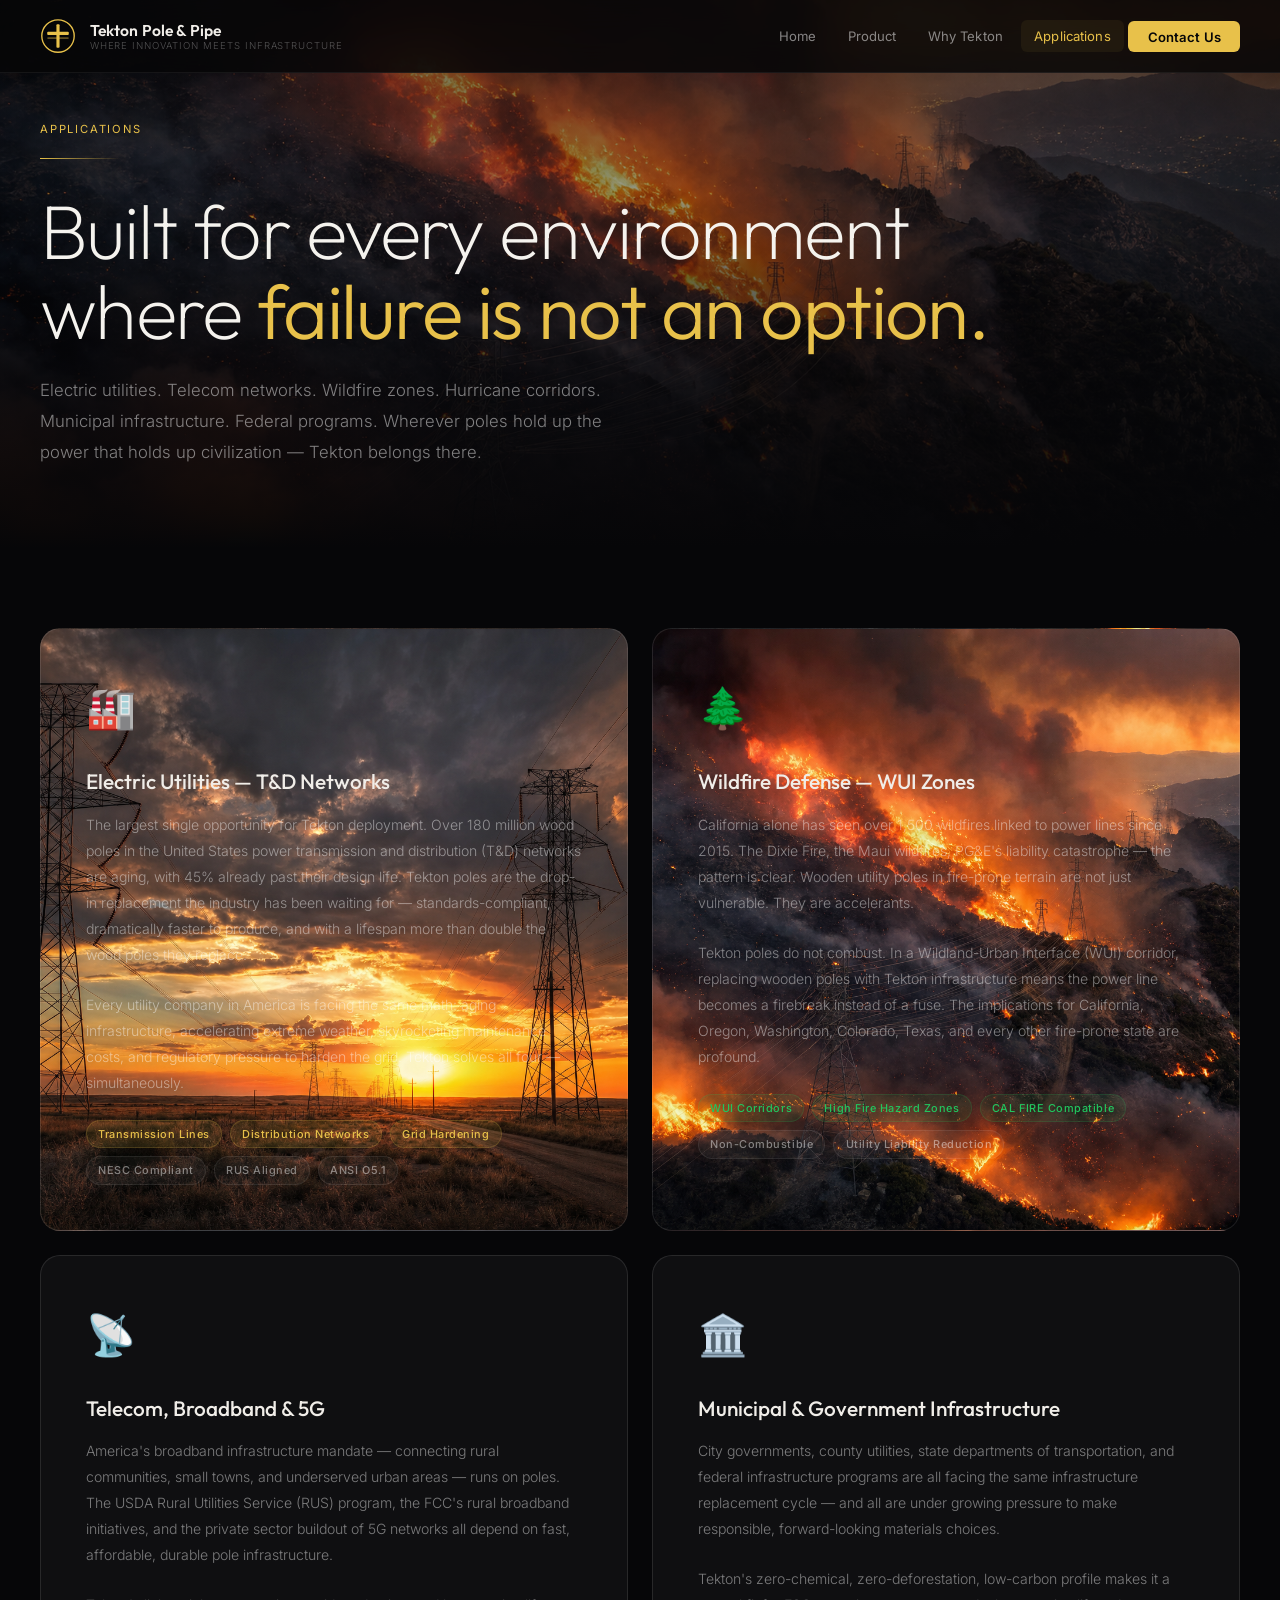
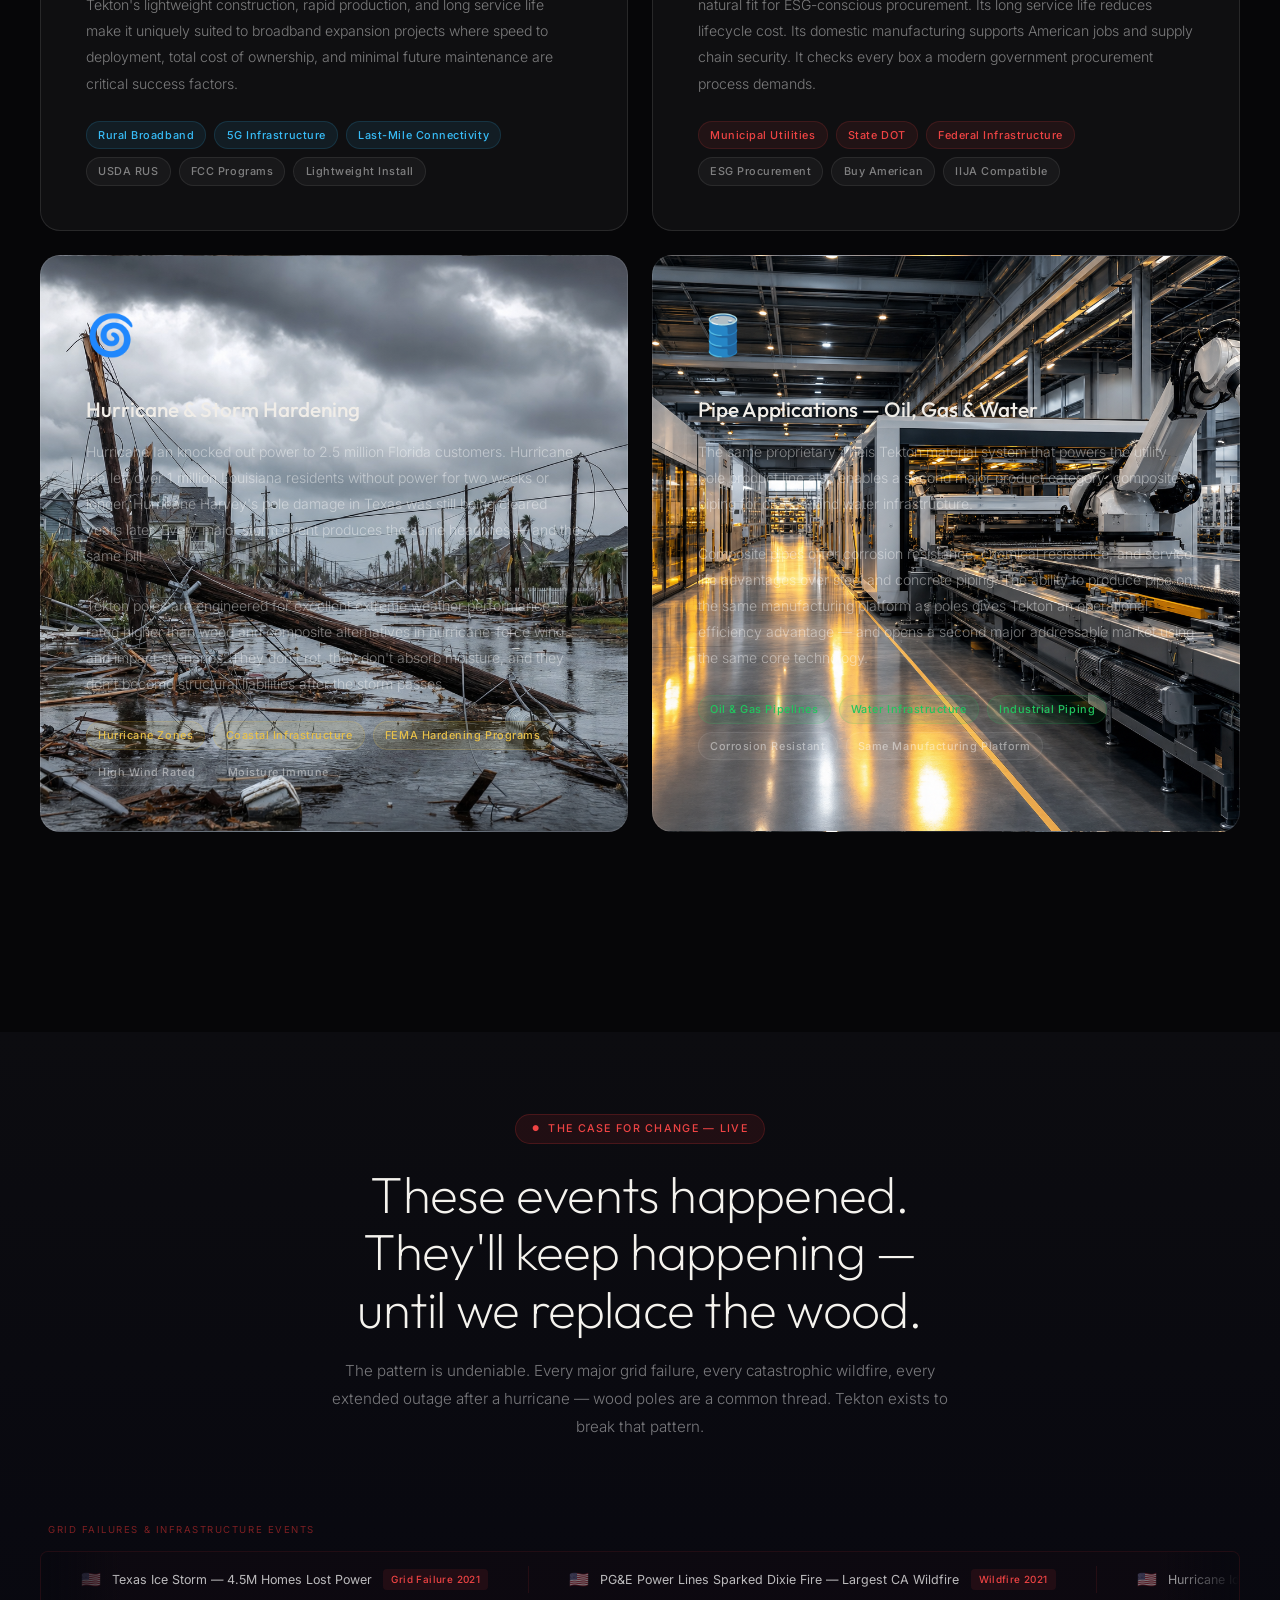
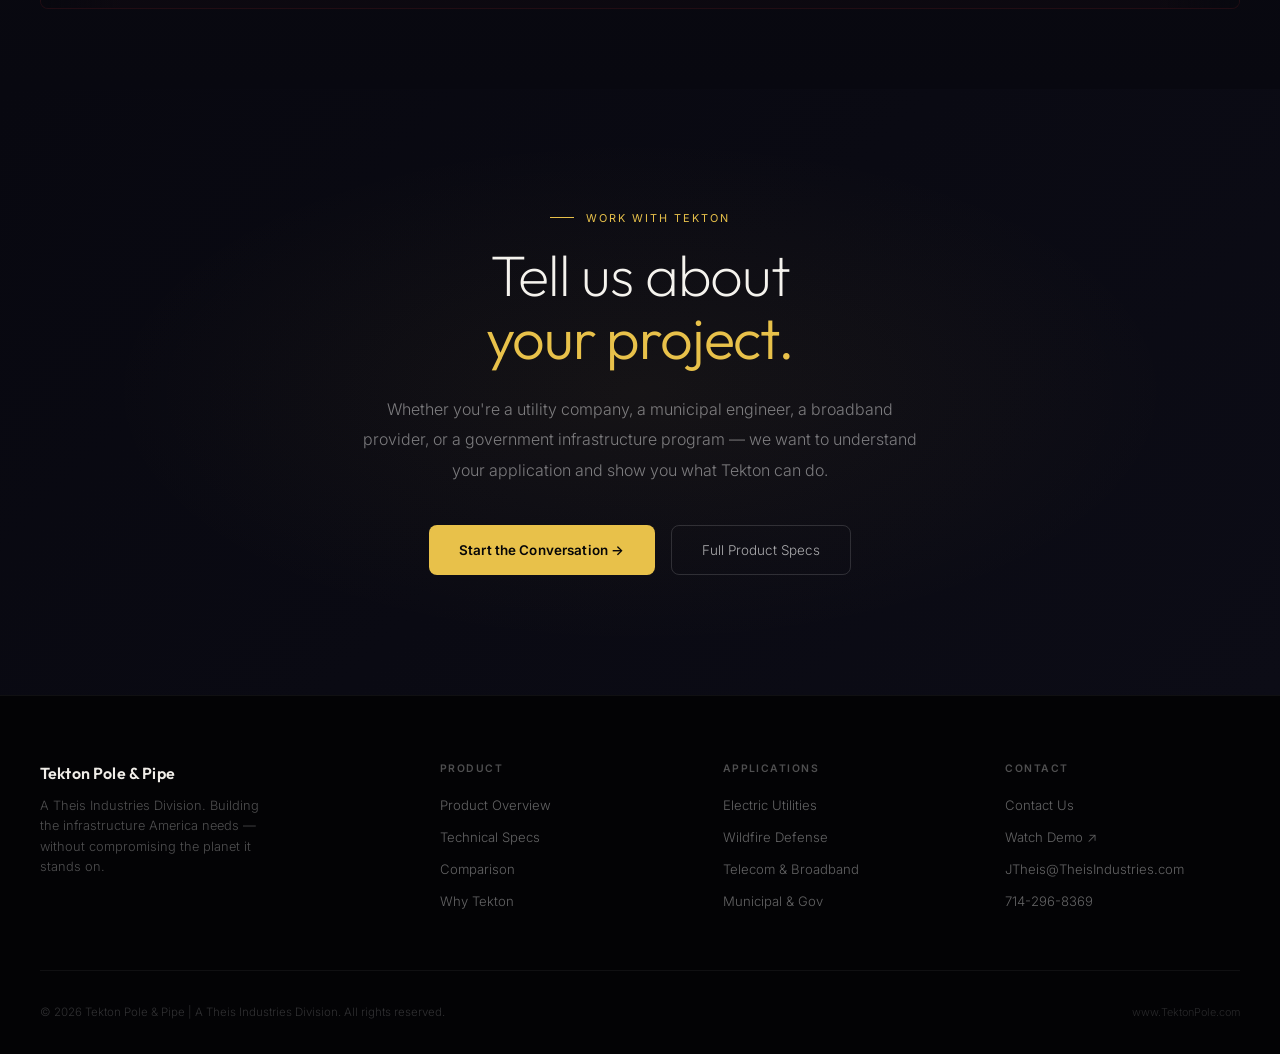
==== commit 675febb2: "Add premium AI-generated imagery — hero, env panels, app cards, forest parallax, No More Trees banne" ====
--- a/applications.html
+++ b/applications.html
@@ -10,7 +10,7 @@
   <link href="https://fonts.googleapis.com/css2?family=Outfit:wght@200;300;400;500;600;700&family=Inter:wght@300;400;500;600&display=swap" rel="stylesheet" />
   <link rel="stylesheet" href="styles.css" />
 </head>
-<body>
+<body class="page-applications">
 
 <!-- NAV -->
 <nav id="navbar">
@@ -64,7 +64,7 @@
   <div class="section-wrap">
     <div class="app-grid" style="grid-template-columns: repeat(2,1fr);">
 
-      <div class="app-card gold reveal">
+      <div class="app-card gold has-img img-utility reveal">
         <span class="app-icon">🏭</span>
         <h3>Electric Utilities — T&D Networks</h3>
         <p>The largest single opportunity for Tekton deployment. Over 180 million wood poles in the United States power transmission and distribution (T&D) networks are aging, with 45% already past their design life. Tekton poles are the drop-in replacement the industry has been waiting for — standards-compliant, dramatically faster to produce, and with a lifespan more than double the wood poles they replace.</p>
@@ -79,7 +79,7 @@
         </div>
       </div>
 
-      <div class="app-card green reveal">
+      <div class="app-card green has-img img-wildfire reveal">
         <span class="app-icon">🌲</span>
         <h3>Wildfire Defense — WUI Zones</h3>
         <p>California alone has seen over 1,500 wildfires linked to power lines since 2015. The Dixie Fire, the Maui wildfires, PG&E's liability catastrophe — the pattern is clear. Wooden utility poles in fire-prone terrain are not just vulnerable. They are accelerants.</p>
@@ -123,7 +123,7 @@
         </div>
       </div>
 
-      <div class="app-card gold reveal">
+      <div class="app-card gold has-img img-hurricane reveal">
         <span class="app-icon">🌀</span>
         <h3>Hurricane & Storm Hardening</h3>
         <p>Hurricane Ian knocked out power to 2.5 million Florida customers. Hurricane Ida left over 1 million Louisiana residents without power for two weeks or longer. Hurricane Harvey's pole damage in Texas was still being cleared years later. Every major storm event produces the same headlines — and the same bill.</p>
@@ -137,7 +137,7 @@
         </div>
       </div>
 
-      <div class="app-card green reveal">
+      <div class="app-card green has-img img-manufacturing reveal">
         <span class="app-icon">🛢️</span>
         <h3>Pipe Applications — Oil, Gas & Water</h3>
         <p>The same proprietary Theis Tekton material system that powers the utility pole product line also enables a second major product category: composite piping for oil, gas, and water infrastructure.</p>
--- a/styles.css
+++ b/styles.css
@@ -77,9 +77,21 @@
 }
 .page-hero-bg {
   position: absolute; inset: 0;
-  background: radial-gradient(ellipse 80% 60% at 60% 30%, rgba(232,193,74,0.07) 0%, transparent 65%),
-              linear-gradient(180deg, #060608 0%, #0c0c10 100%);
-}
+  background-size: cover; background-position: center 35%; background-repeat: no-repeat;
+}
+.page-hero-bg::after {
+  content: ''; position: absolute; inset: 0;
+  background: linear-gradient(180deg,
+    rgba(6,6,8,0.6) 0%,
+    rgba(6,6,8,0.4) 35%,
+    rgba(6,6,8,0.8) 70%,
+    #060608 100%);
+}
+/* Per-page hero images */
+body.page-product .page-hero-bg { background-image: url('images/hero-product.png'); background-position: center 60%; }
+body.page-why .page-hero-bg { background-image: url('images/hero-forest.png'); background-position: center 50%; }
+body.page-applications .page-hero-bg { background-image: url('images/wildfire.png'); background-position: center 40%; }
+body.page-contact .page-hero-bg { background-image: url('images/hero-contact.png'); background-position: center 55%; }
 .page-hero-content { position: relative; z-index: 2; max-width: 1320px; margin: 0 auto; width: 100%; }
 .page-hero-eyebrow {
   font-family: 'Inter', sans-serif; font-size: 0.7rem;
@@ -111,9 +123,17 @@
 }
 .hero-bg {
   position: absolute; inset: 0;
-  background: radial-gradient(ellipse 80% 60% at 60% 40%, rgba(232,193,74,0.08) 0%, transparent 70%),
-              radial-gradient(ellipse 60% 80% at 20% 70%, rgba(245,166,35,0.05) 0%, transparent 70%),
-              linear-gradient(180deg, #060608 0%, #0c0c10 100%);
+  background-image: url('images/hero-grid.png');
+  background-size: cover; background-position: center 40%; background-repeat: no-repeat;
+}
+.hero-bg::after {
+  content: ''; position: absolute; inset: 0;
+  background: linear-gradient(180deg,
+    rgba(6,6,8,0.55) 0%,
+    rgba(6,6,8,0.35) 40%,
+    rgba(6,6,8,0.75) 75%,
+    #060608 100%),
+    radial-gradient(ellipse 60% 70% at 60% 40%, rgba(232,193,74,0.12) 0%, transparent 65%);
 }
 .hero-grid-overlay {
   position: absolute; inset: 0; pointer-events: none;
@@ -408,11 +428,19 @@
   content: '✦'; color: #e8c14a; font-size: 0.55rem; flex-shrink: 0; margin-top: 0.25rem;
 }
 .material-highlight {
-  background: linear-gradient(135deg, rgba(232,193,74,0.06) 0%, rgba(232,193,74,0.02) 100%);
-  border: 1px solid rgba(232,193,74,0.15);
+  background-image: url('images/manufacturing.png');
+  background-size: cover; background-position: center 60%;
+  border: 1px solid rgba(232,193,74,0.2);
   border-radius: 20px; padding: 3.5rem; margin-bottom: 6rem;
   display: grid; grid-template-columns: 1fr 1fr; gap: 4rem; align-items: center;
-}
+  position: relative; overflow: hidden;
+}
+.material-highlight::before {
+  content: ''; position: absolute; inset: 0;
+  background: linear-gradient(135deg, rgba(6,6,8,0.88) 0%, rgba(6,6,8,0.72) 55%, rgba(6,6,8,0.82) 100%);
+  border-radius: 20px;
+}
+.material-highlight > * { position: relative; z-index: 1; }
 .material-highlight h2 {
   font-family: 'Outfit', sans-serif; font-size: clamp(1.8rem, 3.5vw, 2.8rem);
   font-weight: 200; color: #f5f3ee; line-height: 1.12; margin-bottom: 1rem;
@@ -499,12 +527,21 @@
 .env-visual {
   background: rgba(255,255,255,0.04); border: 1px solid rgba(255,255,255,0.1);
   border-radius: 20px; padding: 3rem; position: relative; overflow: hidden;
+  background-size: cover; background-position: center;
 }
 .env-visual::before {
   content: ''; position: absolute; inset: 0;
-  background: radial-gradient(ellipse 80% 60% at 50% 50%, rgba(232,193,74,0.05) 0%, transparent 70%);
-  pointer-events: none;
-}
+  background: linear-gradient(135deg, rgba(6,6,8,0.82) 0%, rgba(6,6,8,0.65) 100%),
+    radial-gradient(ellipse 80% 60% at 50% 50%, rgba(232,193,74,0.06) 0%, transparent 70%);
+  pointer-events: none; border-radius: 20px;
+}
+.env-visual > * { position: relative; z-index: 1; }
+/* Per-panel images */
+.env-visual.img-deforestation { background-image: url('images/deforestation.png'); }
+.env-visual.img-contamination { background-image: url('images/contamination.png'); }
+.env-visual.img-clean-water { background-image: url('images/clean-water.png'); background-position: center 30%; }
+.env-visual.img-manufacturing { background-image: url('images/manufacturing.png'); }
+.env-visual.img-utility { background-image: url('images/utility-grid.png'); }
 .co2-comparison {
   display: flex; flex-direction: column; gap: 1.2rem;
 }
@@ -554,14 +591,20 @@
 
 /* ===== NO MORE TREES BANNER ===== */
 .notrees-banner {
-  background: linear-gradient(135deg, rgba(34,197,94,0.06) 0%, rgba(232,193,74,0.04) 50%, rgba(34,197,94,0.06) 100%);
-  border-top: 1px solid rgba(34,197,94,0.12);
-  border-bottom: 1px solid rgba(34,197,94,0.12);
-  padding: 80px 0; text-align: center; position: relative; overflow: hidden;
+  background-image: url('images/hero-forest.png');
+  background-size: cover; background-position: center 45%;
+  border-top: 1px solid rgba(34,197,94,0.15);
+  border-bottom: 1px solid rgba(34,197,94,0.15);
+  padding: 100px 0; text-align: center; position: relative; overflow: hidden;
 }
 .notrees-banner::before {
   content: ''; position: absolute; inset: 0;
-  background: radial-gradient(ellipse 60% 60% at 50% 50%, rgba(34,197,94,0.05) 0%, transparent 70%);
+  background: linear-gradient(180deg,
+    rgba(6,6,8,0.75) 0%,
+    rgba(6,6,8,0.55) 35%,
+    rgba(6,6,8,0.6) 65%,
+    rgba(6,6,8,0.82) 100%),
+    radial-gradient(ellipse 60% 60% at 50% 50%, rgba(34,197,94,0.08) 0%, transparent 70%);
   pointer-events: none;
 }
 .notrees-banner .section-wrap { position: relative; z-index: 2; }
@@ -595,7 +638,24 @@
   border-radius: 20px; padding: 2.8rem;
   transition: border-color 0.3s, background 0.3s, transform 0.25s;
   position: relative; overflow: hidden;
-}
+  background-size: cover; background-position: center;
+}
+/* App card image backgrounds */
+.app-card.gold:first-of-type { background-image: url('images/utility-grid.png'); }
+.app-card.green:first-of-type { background-image: url('images/wildfire.png'); }
+.app-card.gold:nth-of-type(5) { background-image: url('images/hurricane.png'); }
+/* Image overlay for all app cards with images */
+.app-card[style*="background-image"]::before, .app-card.has-img::before {
+  content: ''; position: absolute; inset: 0;
+  background: linear-gradient(180deg, rgba(6,6,8,0.72) 0%, rgba(6,6,8,0.88) 100%);
+  border-radius: 20px; pointer-events: none;
+}
+.app-card.has-img > * { position: relative; z-index: 1; }
+/* Explicitly assigned via class */
+.app-card.img-utility { background-image: url('images/utility-grid.png'); }
+.app-card.img-wildfire { background-image: url('images/wildfire.png'); }
+.app-card.img-hurricane { background-image: url('images/hurricane.png'); }
+.app-card.img-manufacturing { background-image: url('images/manufacturing.png'); }
 .app-card::before {
   content: ''; position: absolute; top: 0; left: 0; right: 0; height: 2px;
   opacity: 0; transition: opacity 0.3s;
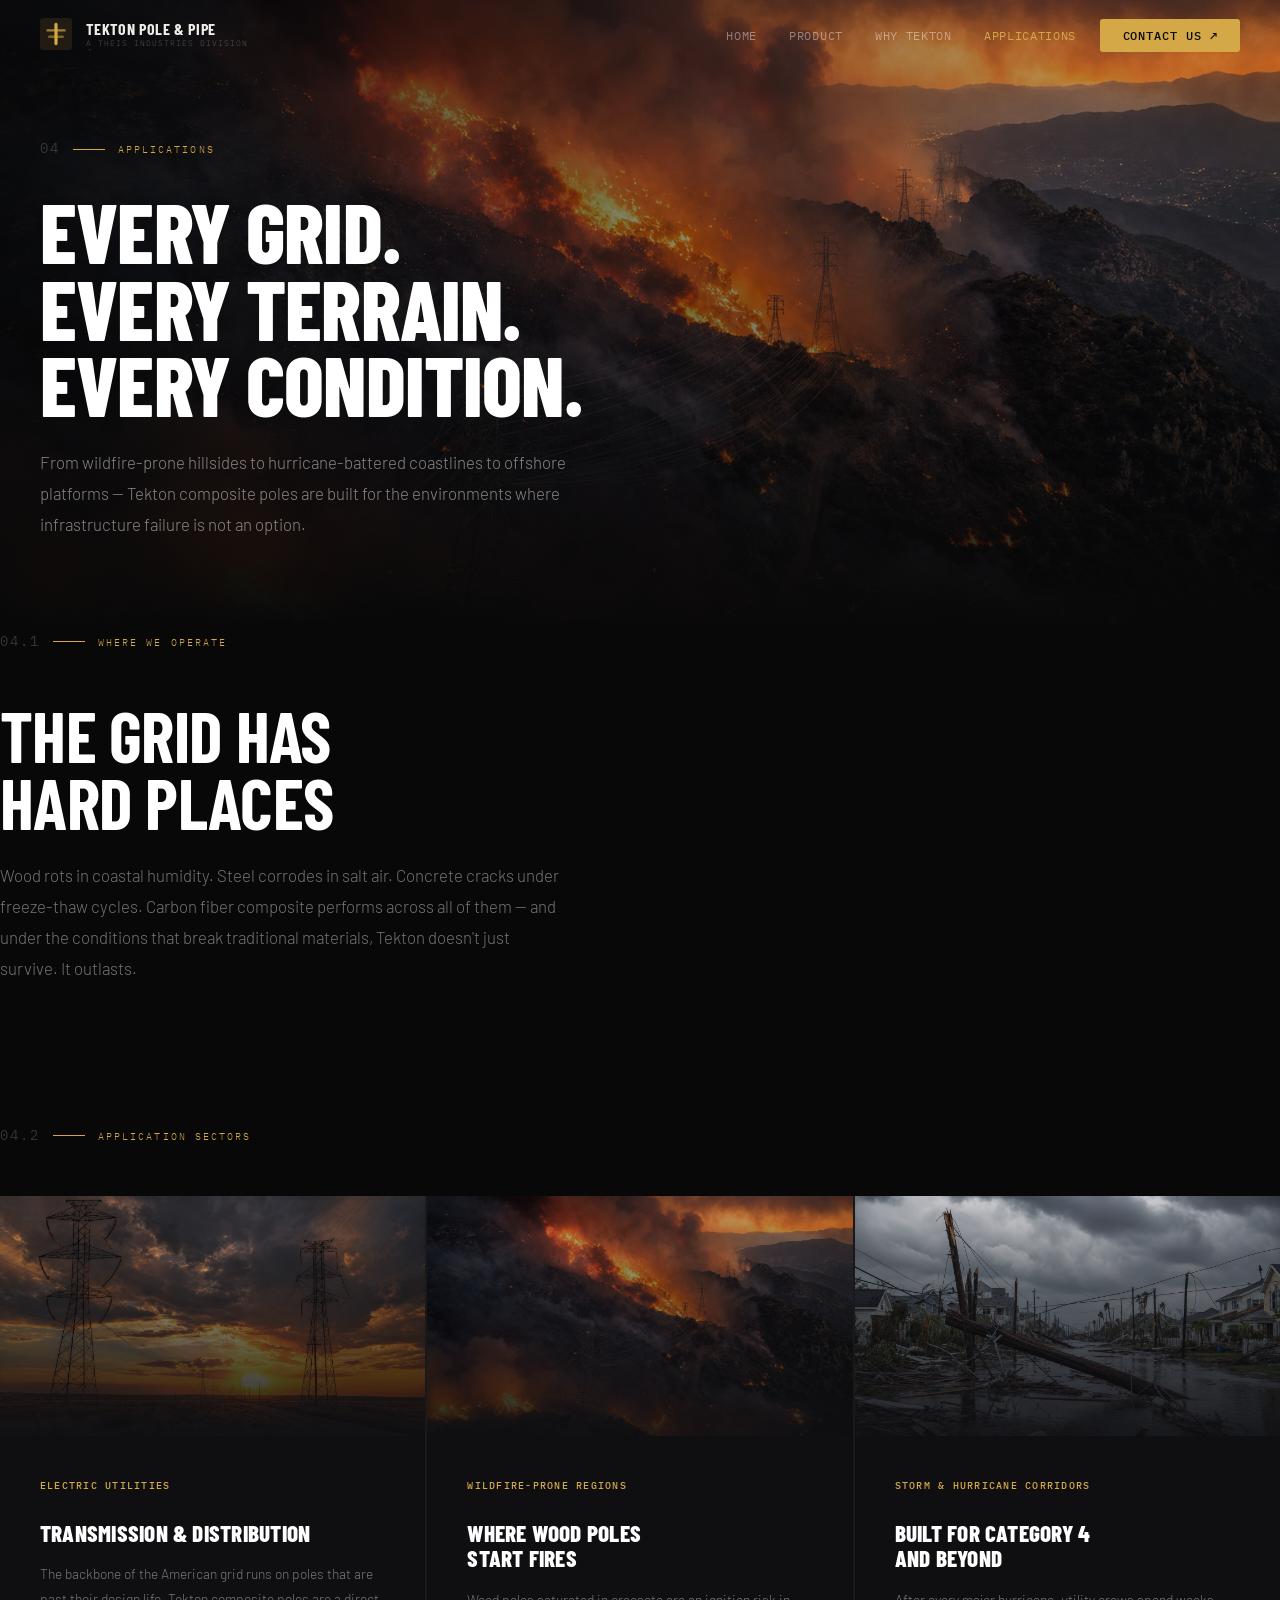
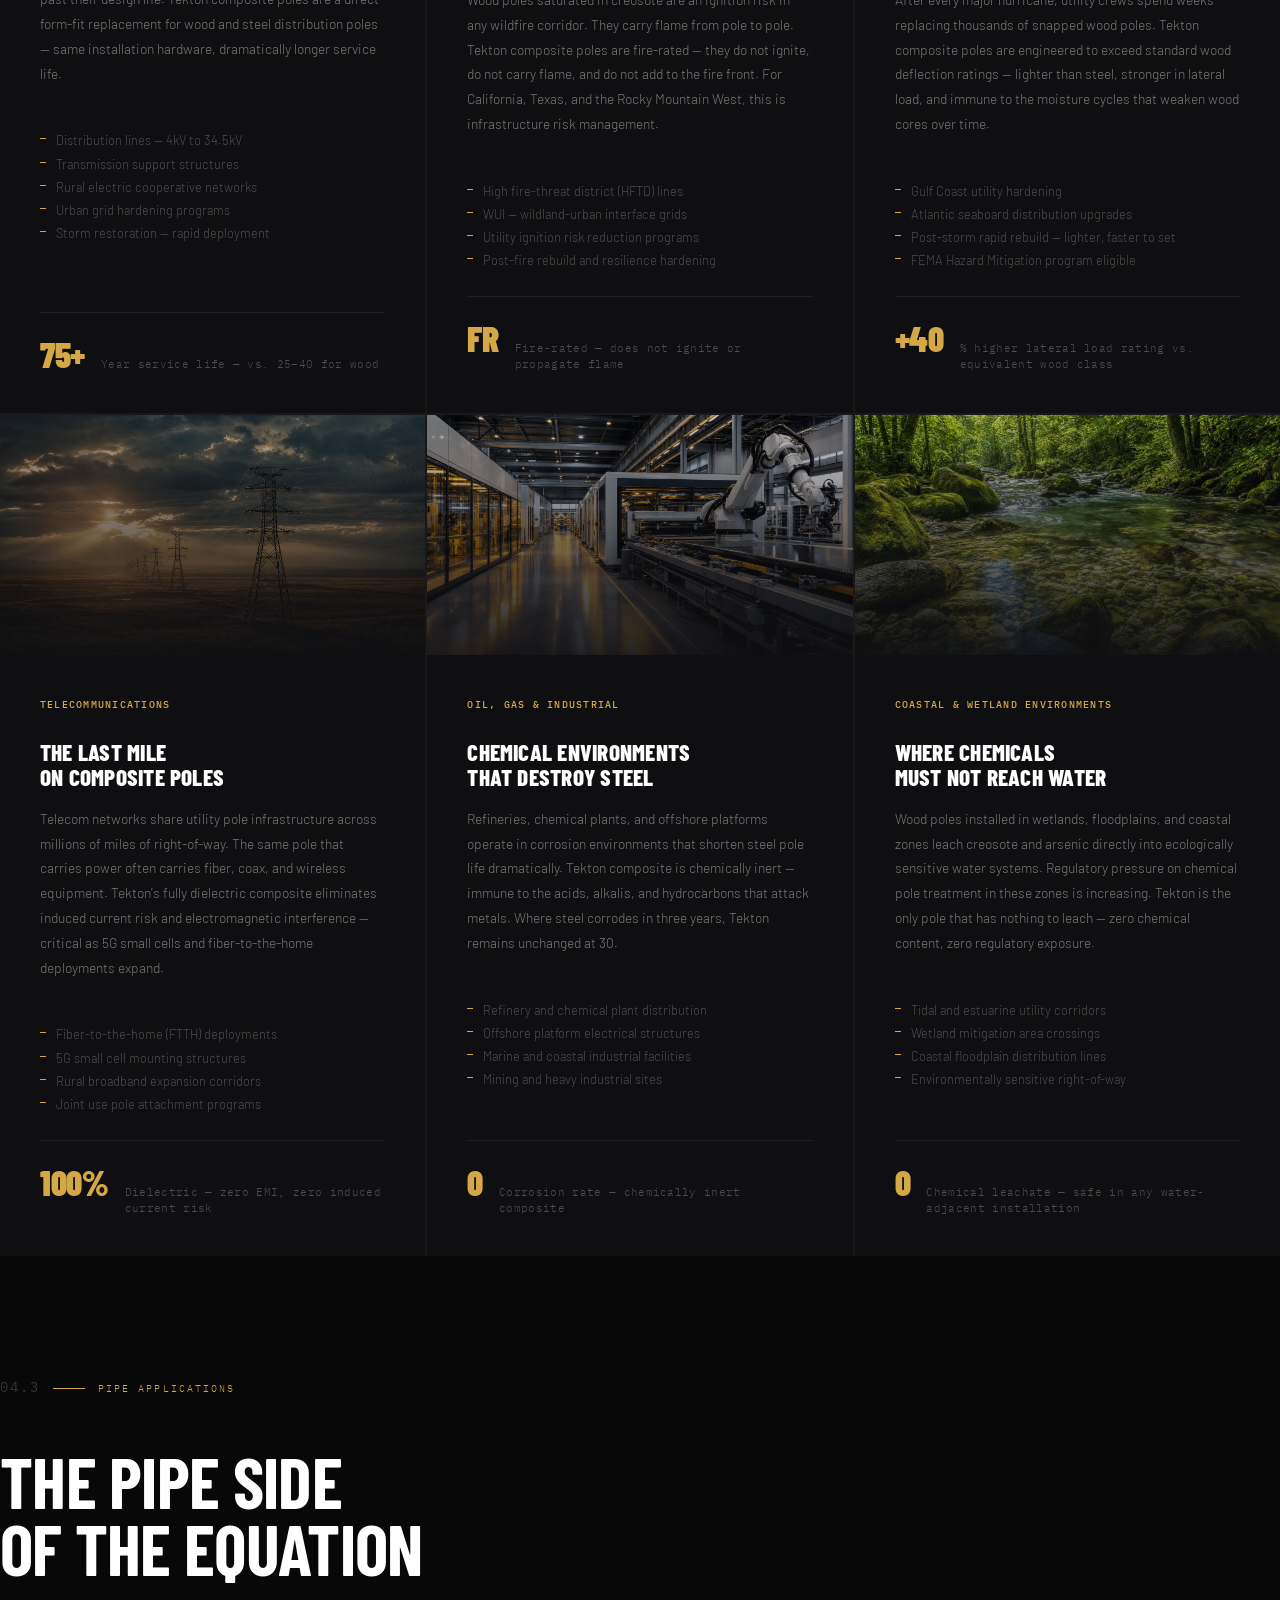
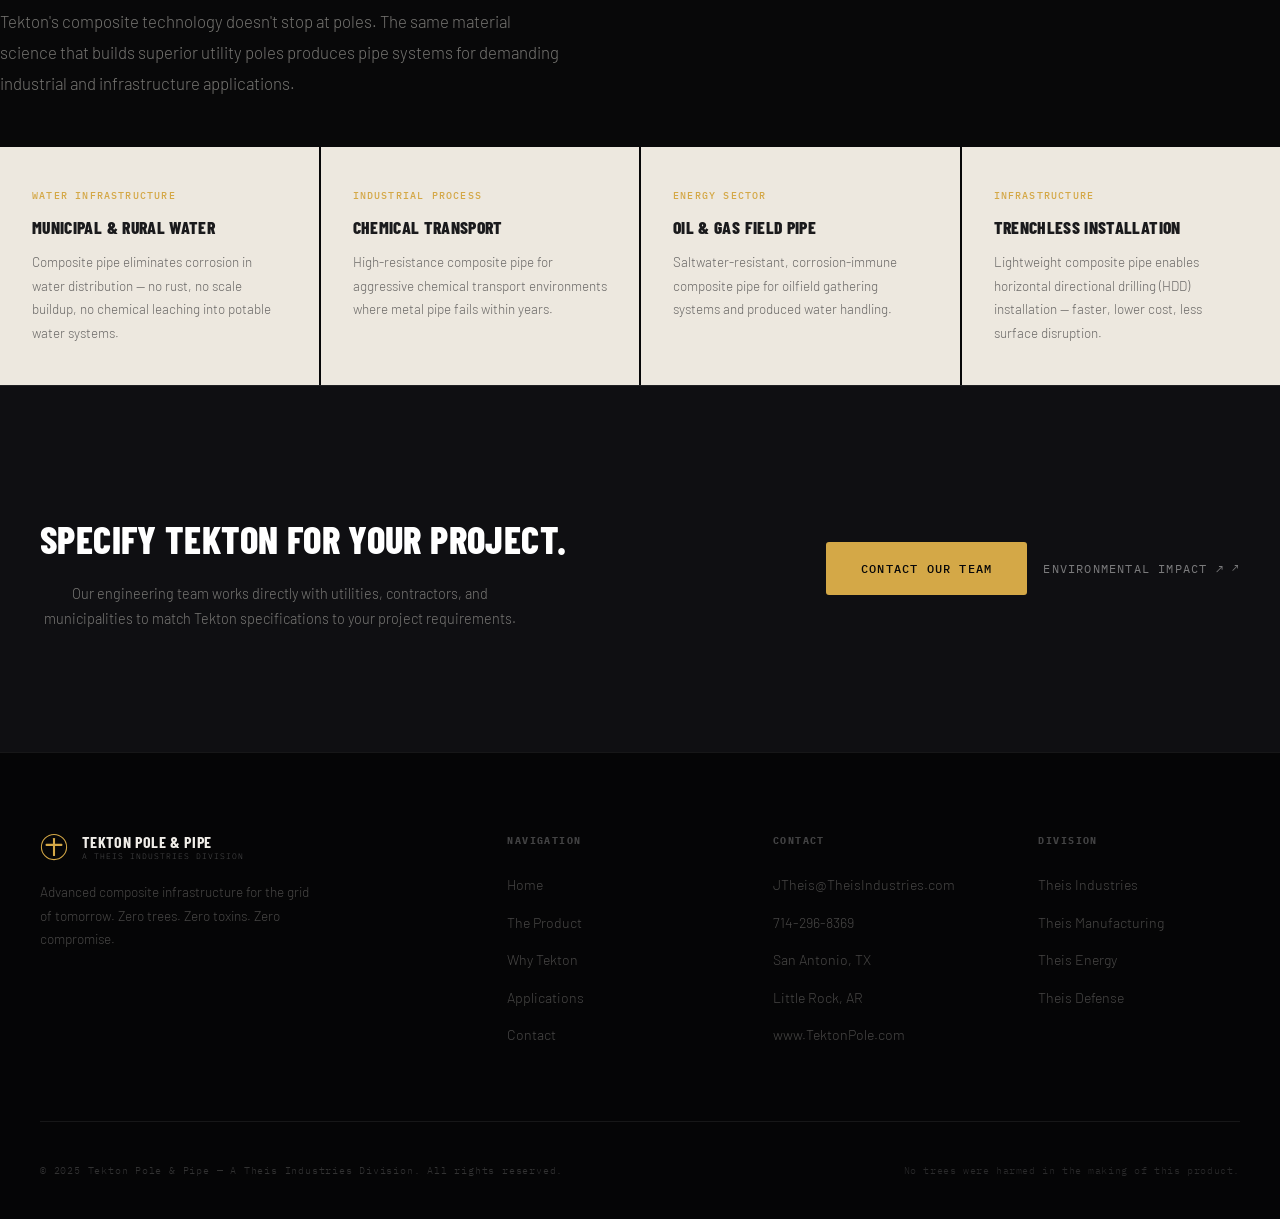
==== commit 9153c8f1: "Premium rebuild — Barlow Condensed typography, full page overhaul, editorial chapter system" ====
--- a/applications.html
+++ b/applications.html
@@ -1,225 +1,294 @@
 <!DOCTYPE html>
 <html lang="en">
 <head>
-  <meta charset="UTF-8" />
-  <meta name="viewport" content="width=device-width, initial-scale=1.0" />
-  <title>Applications | Tekton Pole & Pipe</title>
-  <meta name="description" content="Tekton Pole & Pipe applications — electric utilities, wildfire defense, telecom, broadband, municipal infrastructure, and government programs." />
-  <link rel="preconnect" href="https://fonts.googleapis.com" />
-  <link rel="preconnect" href="https://fonts.gstatic.com" crossorigin />
-  <link href="https://fonts.googleapis.com/css2?family=Outfit:wght@200;300;400;500;600;700&family=Inter:wght@300;400;500;600&display=swap" rel="stylesheet" />
-  <link rel="stylesheet" href="styles.css" />
+  <meta charset="UTF-8">
+  <meta name="viewport" content="width=device-width, initial-scale=1.0">
+  <title>Applications — Where Tekton Deploys | Tekton Pole & Pipe</title>
+  <meta name="description" content="Electric utilities, telecom, oil & gas, coastal infrastructure — Tekton composite poles perform where wood rots and steel corrodes.">
+  <link rel="preconnect" href="https://fonts.googleapis.com">
+  <link rel="preconnect" href="https://fonts.gstatic.com" crossorigin>
+  <link href="https://fonts.googleapis.com/css2?family=Barlow+Condensed:wght@300;400;500;600;700;800;900&family=Barlow:wght@300;400;500;600&family=IBM+Plex+Mono:wght@300;400;500&display=swap" rel="stylesheet">
+  <link rel="stylesheet" href="styles.css">
 </head>
 <body class="page-applications">
 
-<!-- NAV -->
-<nav id="navbar">
-  <div class="nav-inner">
-    <a href="index.html" class="nav-logo">
-      <svg class="nav-logo-svg" viewBox="0 0 40 40" fill="none" xmlns="http://www.w3.org/2000/svg">
-        <circle cx="20" cy="20" r="18" stroke="#e8c14a" stroke-width="1.5"/>
-        <rect x="18.25" y="7" width="3.5" height="26" fill="#e8c14a" rx="1"/>
-        <rect x="8" y="15.25" width="24" height="3.5" fill="#e8c14a" rx="1"/>
-        <rect x="8" y="21.25" width="24" height="2" fill="rgba(232,193,74,0.4)" rx="1"/>
-      </svg>
-      <div class="logo-text">
-        <span class="logo-main">Tekton Pole & Pipe</span>
-        <span class="logo-sub">Where Innovation Meets Infrastructure</span>
-      </div>
-    </a>
-    <ul class="nav-links">
-      <li><a href="index.html">Home</a></li>
-      <li><a href="product.html">Product</a></li>
-      <li><a href="why-tekton.html">Why Tekton</a></li>
-      <li><a href="applications.html" class="active">Applications</a></li>
-      <li><a href="contact.html" class="nav-cta">Contact Us</a></li>
-    </ul>
-    <button class="hamburger" id="hamburger" aria-label="Menu">
-      <span></span><span></span><span></span>
-    </button>
+  <!-- NAV -->
+  <nav id="navbar">
+    <div class="nav-inner">
+      <a href="index.html" class="nav-logo">
+        <svg class="nav-logo-svg" viewBox="0 0 40 40" fill="none" xmlns="http://www.w3.org/2000/svg">
+          <rect width="40" height="40" rx="4" fill="#d4a847" fill-opacity="0.12"/>
+          <rect x="18" y="6" width="4" height="28" rx="2" fill="#d4a847"/>
+          <rect x="8" y="14" width="24" height="3" rx="1.5" fill="#d4a847" fill-opacity="0.7"/>
+          <rect x="10" y="22" width="20" height="3" rx="1.5" fill="#d4a847" fill-opacity="0.5"/>
+        </svg>
+        <div class="logo-text">
+          <span class="logo-main">Tekton Pole & Pipe</span>
+          <span class="logo-sub">A Theis Industries Division</span>
+        </div>
+      </a>
+      <ul class="nav-links">
+        <li><a href="index.html">Home</a></li>
+        <li><a href="product.html">Product</a></li>
+        <li><a href="why-tekton.html">Why Tekton</a></li>
+        <li><a href="applications.html" class="active">Applications</a></li>
+        <li><a href="contact.html" class="nav-cta">Contact Us ↗</a></li>
+      </ul>
+    </div>
+  </nav>
+
+  <!-- HERO -->
+  <section class="page-hero">
+    <div class="page-hero-bg"></div>
+    <div class="page-hero-content">
+      <div class="ch-label"><span class="ch-num">04</span><span class="ch-line"></span>Applications</div>
+      <h1>EVERY GRID.<br>EVERY TERRAIN.<br>EVERY CONDITION.</h1>
+      <p>From wildfire-prone hillsides to hurricane-battered coastlines to offshore platforms — Tekton composite poles are built for the environments where infrastructure failure is not an option.</p>
+    </div>
+  </section>
+
+  <!-- INTRO SECTION -->
+  <section class="section-dark">
+    <div class="section-inner">
+      <div class="ch-label reveal"><span class="ch-num">04.1</span><span class="ch-line"></span>Where We Operate</div>
+      <h2 class="section-h2 reveal">THE GRID HAS<br>HARD PLACES</h2>
+      <p class="section-body reveal">Wood rots in coastal humidity. Steel corrodes in salt air. Concrete cracks under freeze-thaw cycles. Carbon fiber composite performs across all of them — and under the conditions that break traditional materials, Tekton doesn't just survive. It outlasts.</p>
+    </div>
+  </section>
+
+  <!-- FULL APPLICATION GRID -->
+  <section class="section-dark apps-section">
+    <div class="section-inner">
+      <div class="ch-label reveal"><span class="ch-num">04.2</span><span class="ch-line"></span>Application Sectors</div>
+
+      <div class="app-full-grid reveal">
+
+        <!-- Electric Utilities -->
+        <div class="app-full-card">
+          <div class="app-full-card-img" style="background-image:url('images/utility-grid.png')">
+            <div class="app-full-card-overlay"></div>
+          </div>
+          <div class="app-full-card-body">
+            <div class="app-full-card-tag">Electric Utilities</div>
+            <h3>TRANSMISSION & DISTRIBUTION</h3>
+            <p>The backbone of the American grid runs on poles that are past their design life. Tekton composite poles are a direct form-fit replacement for wood and steel distribution poles — same installation hardware, dramatically longer service life.</p>
+            <ul class="app-card-list">
+              <li>Distribution lines — 4kV to 34.5kV</li>
+              <li>Transmission support structures</li>
+              <li>Rural electric cooperative networks</li>
+              <li>Urban grid hardening programs</li>
+              <li>Storm restoration — rapid deployment</li>
+            </ul>
+            <div class="app-card-stat">
+              <span class="app-stat-num">75+</span>
+              <span class="app-stat-label">Year service life — vs. 25–40 for wood</span>
+            </div>
+          </div>
+        </div>
+
+        <!-- Wildfire Zones -->
+        <div class="app-full-card">
+          <div class="app-full-card-img" style="background-image:url('images/wildfire.png')">
+            <div class="app-full-card-overlay"></div>
+          </div>
+          <div class="app-full-card-body">
+            <div class="app-full-card-tag">Wildfire-Prone Regions</div>
+            <h3>WHERE WOOD POLES<br>START FIRES</h3>
+            <p>Wood poles saturated in creosote are an ignition risk in any wildfire corridor. They carry flame from pole to pole. Tekton composite poles are fire-rated — they do not ignite, do not carry flame, and do not add to the fire front. For California, Texas, and the Rocky Mountain West, this is infrastructure risk management.</p>
+            <ul class="app-card-list">
+              <li>High fire-threat district (HFTD) lines</li>
+              <li>WUI — wildland-urban interface grids</li>
+              <li>Utility ignition risk reduction programs</li>
+              <li>Post-fire rebuild and resilience hardening</li>
+            </ul>
+            <div class="app-card-stat">
+              <span class="app-stat-num">FR</span>
+              <span class="app-stat-label">Fire-rated — does not ignite or propagate flame</span>
+            </div>
+          </div>
+        </div>
+
+        <!-- Hurricane / Storm Zones -->
+        <div class="app-full-card">
+          <div class="app-full-card-img" style="background-image:url('images/hurricane.png')">
+            <div class="app-full-card-overlay"></div>
+          </div>
+          <div class="app-full-card-body">
+            <div class="app-full-card-tag">Storm & Hurricane Corridors</div>
+            <h3>BUILT FOR CATEGORY 4<br>AND BEYOND</h3>
+            <p>After every major hurricane, utility crews spend weeks replacing thousands of snapped wood poles. Tekton composite poles are engineered to exceed standard wood deflection ratings — lighter than steel, stronger in lateral load, and immune to the moisture cycles that weaken wood cores over time.</p>
+            <ul class="app-card-list">
+              <li>Gulf Coast utility hardening</li>
+              <li>Atlantic seaboard distribution upgrades</li>
+              <li>Post-storm rapid rebuild — lighter, faster to set</li>
+              <li>FEMA Hazard Mitigation program eligible</li>
+            </ul>
+            <div class="app-card-stat">
+              <span class="app-stat-num">+40</span>
+              <span class="app-stat-label">% higher lateral load rating vs. equivalent wood class</span>
+            </div>
+          </div>
+        </div>
+
+        <!-- Telecommunications -->
+        <div class="app-full-card">
+          <div class="app-full-card-img" style="background-image:url('images/hero-grid.png')">
+            <div class="app-full-card-overlay"></div>
+          </div>
+          <div class="app-full-card-body">
+            <div class="app-full-card-tag">Telecommunications</div>
+            <h3>THE LAST MILE<br>ON COMPOSITE POLES</h3>
+            <p>Telecom networks share utility pole infrastructure across millions of miles of right-of-way. The same pole that carries power often carries fiber, coax, and wireless equipment. Tekton's fully dielectric composite eliminates induced current risk and electromagnetic interference — critical as 5G small cells and fiber-to-the-home deployments expand.</p>
+            <ul class="app-card-list">
+              <li>Fiber-to-the-home (FTTH) deployments</li>
+              <li>5G small cell mounting structures</li>
+              <li>Rural broadband expansion corridors</li>
+              <li>Joint use pole attachment programs</li>
+            </ul>
+            <div class="app-card-stat">
+              <span class="app-stat-num">100%</span>
+              <span class="app-stat-label">Dielectric — zero EMI, zero induced current risk</span>
+            </div>
+          </div>
+        </div>
+
+        <!-- Oil & Gas / Industrial -->
+        <div class="app-full-card">
+          <div class="app-full-card-img" style="background-image:url('images/manufacturing.png')">
+            <div class="app-full-card-overlay"></div>
+          </div>
+          <div class="app-full-card-body">
+            <div class="app-full-card-tag">Oil, Gas & Industrial</div>
+            <h3>CHEMICAL ENVIRONMENTS<br>THAT DESTROY STEEL</h3>
+            <p>Refineries, chemical plants, and offshore platforms operate in corrosion environments that shorten steel pole life dramatically. Tekton composite is chemically inert — immune to the acids, alkalis, and hydrocarbons that attack metals. Where steel corrodes in three years, Tekton remains unchanged at 30.</p>
+            <ul class="app-card-list">
+              <li>Refinery and chemical plant distribution</li>
+              <li>Offshore platform electrical structures</li>
+              <li>Marine and coastal industrial facilities</li>
+              <li>Mining and heavy industrial sites</li>
+            </ul>
+            <div class="app-card-stat">
+              <span class="app-stat-num">0</span>
+              <span class="app-stat-label">Corrosion rate — chemically inert composite</span>
+            </div>
+          </div>
+        </div>
+
+        <!-- Coastal / Wetlands -->
+        <div class="app-full-card">
+          <div class="app-full-card-img" style="background-image:url('images/clean-water.png')">
+            <div class="app-full-card-overlay"></div>
+          </div>
+          <div class="app-full-card-body">
+            <div class="app-full-card-tag">Coastal & Wetland Environments</div>
+            <h3>WHERE CHEMICALS<br>MUST NOT REACH WATER</h3>
+            <p>Wood poles installed in wetlands, floodplains, and coastal zones leach creosote and arsenic directly into ecologically sensitive water systems. Regulatory pressure on chemical pole treatment in these zones is increasing. Tekton is the only pole that has nothing to leach — zero chemical content, zero regulatory exposure.</p>
+            <ul class="app-card-list">
+              <li>Tidal and estuarine utility corridors</li>
+              <li>Wetland mitigation area crossings</li>
+              <li>Coastal floodplain distribution lines</li>
+              <li>Environmentally sensitive right-of-way</li>
+            </ul>
+            <div class="app-card-stat">
+              <span class="app-stat-num">0</span>
+              <span class="app-stat-label">Chemical leachate — safe in any water-adjacent installation</span>
+            </div>
+          </div>
+        </div>
+
+      </div>
+    </div>
+  </section>
+
+  <!-- PIPE APPLICATIONS — PAPER SECTION -->
+  <section class="section-paper">
+    <div class="section-inner">
+      <div class="ch-label reveal"><span class="ch-num">04.3</span><span class="ch-line"></span>Pipe Applications</div>
+      <h2 class="section-h2 dark reveal">THE PIPE SIDE<br>OF THE EQUATION</h2>
+      <p class="section-body dark reveal">Tekton's composite technology doesn't stop at poles. The same material science that builds superior utility poles produces pipe systems for demanding industrial and infrastructure applications.</p>
+
+      <div class="pipe-grid reveal">
+        <div class="pipe-tile">
+          <div class="pipe-tile-label">Water Infrastructure</div>
+          <h4>MUNICIPAL & RURAL WATER</h4>
+          <p>Composite pipe eliminates corrosion in water distribution — no rust, no scale buildup, no chemical leaching into potable water systems.</p>
+        </div>
+        <div class="pipe-tile">
+          <div class="pipe-tile-label">Industrial Process</div>
+          <h4>CHEMICAL TRANSPORT</h4>
+          <p>High-resistance composite pipe for aggressive chemical transport environments where metal pipe fails within years.</p>
+        </div>
+        <div class="pipe-tile">
+          <div class="pipe-tile-label">Energy Sector</div>
+          <h4>OIL & GAS FIELD PIPE</h4>
+          <p>Saltwater-resistant, corrosion-immune composite pipe for oilfield gathering systems and produced water handling.</p>
+        </div>
+        <div class="pipe-tile">
+          <div class="pipe-tile-label">Infrastructure</div>
+          <h4>TRENCHLESS INSTALLATION</h4>
+          <p>Lightweight composite pipe enables horizontal directional drilling (HDD) installation — faster, lower cost, less surface disruption.</p>
+        </div>
+      </div>
+    </div>
+  </section>
+
+  <!-- CTA STRIP -->
+  <div class="cta-strip">
+    <div class="cta-strip-inner">
+      <div class="cta-strip-text">
+        <span class="cta-label">Specify Tekton for your project.</span>
+        <span class="cta-body">Our engineering team works directly with utilities, contractors, and municipalities to match Tekton specifications to your project requirements.</span>
+      </div>
+      <div class="cta-strip-actions">
+        <a href="contact.html" class="btn-primary">Contact Our Team</a>
+        <a href="why-tekton.html" class="btn-ghost">Environmental Impact ↗</a>
+      </div>
+    </div>
   </div>
-</nav>
-<div class="mobile-menu" id="mobileMenu">
-  <a href="index.html">Home</a>
-  <a href="product.html">Product</a>
-  <a href="why-tekton.html">Why Tekton</a>
-  <a href="applications.html">Applications</a>
-  <a href="contact.html" class="mobile-cta">Contact Us</a>
-</div>
-<div class="cursor-glow" id="cursorGlow"></div>
-
-<!-- PAGE HERO -->
-<section class="page-hero">
-  <div class="page-hero-bg"></div>
-  <div class="page-hero-content">
-    <div class="page-hero-eyebrow">Applications</div>
-    <div class="page-hero-rule"></div>
-    <h1>Built for every environment<br/>where <em>failure is not an option.</em></h1>
-    <p>Electric utilities. Telecom networks. Wildfire zones. Hurricane corridors. Municipal infrastructure. Federal programs. Wherever poles hold up the power that holds up civilization — Tekton belongs there.</p>
-  </div>
-</section>
-
-<!-- APPLICATION CARDS -->
-<section class="applications-section">
-  <div class="section-wrap">
-    <div class="app-grid" style="grid-template-columns: repeat(2,1fr);">
-
-      <div class="app-card gold has-img img-utility reveal">
-        <span class="app-icon">🏭</span>
-        <h3>Electric Utilities — T&D Networks</h3>
-        <p>The largest single opportunity for Tekton deployment. Over 180 million wood poles in the United States power transmission and distribution (T&D) networks are aging, with 45% already past their design life. Tekton poles are the drop-in replacement the industry has been waiting for — standards-compliant, dramatically faster to produce, and with a lifespan more than double the wood poles they replace.</p>
-        <p style="margin-top:1rem;">Every utility company in America is facing the same math: aging infrastructure, accelerating extreme weather, skyrocketing maintenance costs, and regulatory pressure to harden the grid. Tekton solves all four — simultaneously.</p>
-        <div class="app-tags" style="margin-top:1.2rem;">
-          <span class="app-tag gold-tag">Transmission Lines</span>
-          <span class="app-tag gold-tag">Distribution Networks</span>
-          <span class="app-tag gold-tag">Grid Hardening</span>
-          <span class="app-tag gray-tag">NESC Compliant</span>
-          <span class="app-tag gray-tag">RUS Aligned</span>
-          <span class="app-tag gray-tag">ANSI O5.1</span>
-        </div>
-      </div>
-
-      <div class="app-card green has-img img-wildfire reveal">
-        <span class="app-icon">🌲</span>
-        <h3>Wildfire Defense — WUI Zones</h3>
-        <p>California alone has seen over 1,500 wildfires linked to power lines since 2015. The Dixie Fire, the Maui wildfires, PG&E's liability catastrophe — the pattern is clear. Wooden utility poles in fire-prone terrain are not just vulnerable. They are accelerants.</p>
-        <p style="margin-top:1rem;">Tekton poles do not combust. In a Wildland-Urban Interface (WUI) corridor, replacing wooden poles with Tekton infrastructure means the power line becomes a firebreak instead of a fuse. The implications for California, Oregon, Washington, Colorado, Texas, and every other fire-prone state are profound.</p>
-        <div class="app-tags" style="margin-top:1.2rem;">
-          <span class="app-tag green-tag">WUI Corridors</span>
-          <span class="app-tag green-tag">High Fire Hazard Zones</span>
-          <span class="app-tag green-tag">CAL FIRE Compatible</span>
-          <span class="app-tag gray-tag">Non-Combustible</span>
-          <span class="app-tag gray-tag">Utility Liability Reduction</span>
-        </div>
-      </div>
-
-      <div class="app-card blue reveal">
-        <span class="app-icon">📡</span>
-        <h3>Telecom, Broadband & 5G</h3>
-        <p>America's broadband infrastructure mandate — connecting rural communities, small towns, and underserved urban areas — runs on poles. The USDA Rural Utilities Service (RUS) program, the FCC's rural broadband initiatives, and the private sector buildout of 5G networks all depend on fast, affordable, durable pole infrastructure.</p>
-        <p style="margin-top:1rem;">Tekton's lightweight construction, rapid production, and long service life make it uniquely suited to broadband expansion projects where speed to deployment, total cost of ownership, and minimal future maintenance are critical success factors.</p>
-        <div class="app-tags" style="margin-top:1.2rem;">
-          <span class="app-tag blue-tag">Rural Broadband</span>
-          <span class="app-tag blue-tag">5G Infrastructure</span>
-          <span class="app-tag blue-tag">Last-Mile Connectivity</span>
-          <span class="app-tag gray-tag">USDA RUS</span>
-          <span class="app-tag gray-tag">FCC Programs</span>
-          <span class="app-tag gray-tag">Lightweight Install</span>
-        </div>
-      </div>
-
-      <div class="app-card red reveal">
-        <span class="app-icon">🏛️</span>
-        <h3>Municipal & Government Infrastructure</h3>
-        <p>City governments, county utilities, state departments of transportation, and federal infrastructure programs are all facing the same infrastructure replacement cycle — and all are under growing pressure to make responsible, forward-looking materials choices.</p>
-        <p style="margin-top:1rem;">Tekton's zero-chemical, zero-deforestation, low-carbon profile makes it a natural fit for ESG-conscious procurement. Its long service life reduces lifecycle cost. Its domestic manufacturing supports American jobs and supply chain security. It checks every box a modern government procurement process demands.</p>
-        <div class="app-tags" style="margin-top:1.2rem;">
-          <span class="app-tag red-tag">Municipal Utilities</span>
-          <span class="app-tag red-tag">State DOT</span>
-          <span class="app-tag red-tag">Federal Infrastructure</span>
-          <span class="app-tag gray-tag">ESG Procurement</span>
-          <span class="app-tag gray-tag">Buy American</span>
-          <span class="app-tag gray-tag">IIJA Compatible</span>
-        </div>
-      </div>
-
-      <div class="app-card gold has-img img-hurricane reveal">
-        <span class="app-icon">🌀</span>
-        <h3>Hurricane & Storm Hardening</h3>
-        <p>Hurricane Ian knocked out power to 2.5 million Florida customers. Hurricane Ida left over 1 million Louisiana residents without power for two weeks or longer. Hurricane Harvey's pole damage in Texas was still being cleared years later. Every major storm event produces the same headlines — and the same bill.</p>
-        <p style="margin-top:1rem;">Tekton poles are engineered for excellent extreme weather performance — rated higher than wood and composite alternatives in hurricane-force wind and impact scenarios. They don't rot, they don't absorb moisture, and they don't become structural liabilities after the storm passes.</p>
-        <div class="app-tags" style="margin-top:1.2rem;">
-          <span class="app-tag gold-tag">Hurricane Zones</span>
-          <span class="app-tag gold-tag">Coastal Infrastructure</span>
-          <span class="app-tag gold-tag">FEMA Hardening Programs</span>
-          <span class="app-tag gray-tag">High Wind Rated</span>
-          <span class="app-tag gray-tag">Moisture Immune</span>
-        </div>
-      </div>
-
-      <div class="app-card green has-img img-manufacturing reveal">
-        <span class="app-icon">🛢️</span>
-        <h3>Pipe Applications — Oil, Gas & Water</h3>
-        <p>The same proprietary Theis Tekton material system that powers the utility pole product line also enables a second major product category: composite piping for oil, gas, and water infrastructure.</p>
-        <p style="margin-top:1rem;">Composite pipes offer corrosion resistance, chemical resistance, and service life advantages over steel and concrete piping. The ability to produce pipe on the same manufacturing platform as poles gives Tekton an operational efficiency advantage — and opens a second major addressable market using the same core technology.</p>
-        <div class="app-tags" style="margin-top:1.2rem;">
-          <span class="app-tag green-tag">Oil & Gas Pipelines</span>
-          <span class="app-tag green-tag">Water Infrastructure</span>
-          <span class="app-tag green-tag">Industrial Piping</span>
-          <span class="app-tag gray-tag">Corrosion Resistant</span>
-          <span class="app-tag gray-tag">Same Manufacturing Platform</span>
-        </div>
-      </div>
-
-    </div>
-  </div>
-</section>
-
-<!-- INDUSTRY CRISIS TICKER -->
-<section class="crisis-section" style="padding:80px 0;">
-  <div class="crisis-header">
-    <div class="crisis-badge">The Case for Change — Live</div>
-    <h2>These events happened.<br/>They'll keep happening — until we replace the wood.</h2>
-    <p>The pattern is undeniable. Every major grid failure, every catastrophic wildfire, every extended outage after a hurricane — wood poles are a common thread. Tekton exists to break that pattern.</p>
-  </div>
-  <div class="ticker-wrapper">
-    <div class="ticker-label">Grid Failures &amp; Infrastructure Events</div>
-    <div class="ticker-track">
-      <div class="ticker-inner" id="tickerInner"></div>
-    </div>
-  </div>
-</section>
-
-<!-- CTA -->
-<section class="mission-strip">
-  <div class="section-wrap">
-    <div class="section-eyebrow" style="justify-content:center;">Work With Tekton</div>
-    <h2>Tell us about<br/><em>your project.</em></h2>
-    <p>Whether you're a utility company, a municipal engineer, a broadband provider, or a government infrastructure program — we want to understand your application and show you what Tekton can do.</p>
-    <div style="display:flex; gap:1rem; justify-content:center; flex-wrap:wrap;">
-      <a href="contact.html" class="btn-primary">Start the Conversation →</a>
-      <a href="product.html" class="btn-ghost">Full Product Specs</a>
-    </div>
-  </div>
-</section>
-
-<!-- FOOTER -->
-<footer class="footer">
-  <div class="footer-inner">
-    <div class="footer-top">
-      <div class="footer-brand">
-        <div class="logo-main">Tekton Pole & Pipe</div>
-        <div class="footer-tagline">A Theis Industries Division. Building the infrastructure America needs — without compromising the planet it stands on.</div>
-      </div>
-      <div class="footer-col">
-        <div class="footer-col-title">Product</div>
-        <a href="product.html">Product Overview</a>
-        <a href="product.html#specs">Technical Specs</a>
-        <a href="product.html#compare">Comparison</a>
-        <a href="why-tekton.html">Why Tekton</a>
-      </div>
-      <div class="footer-col">
-        <div class="footer-col-title">Applications</div>
-        <a href="applications.html">Electric Utilities</a>
-        <a href="applications.html">Wildfire Defense</a>
-        <a href="applications.html">Telecom & Broadband</a>
-        <a href="applications.html">Municipal & Gov</a>
-      </div>
-      <div class="footer-col">
-        <div class="footer-col-title">Contact</div>
-        <a href="contact.html">Contact Us</a>
-        <a href="https://youtu.be/yuhq6ckke2e" target="_blank">Watch Demo ↗</a>
-        <a href="mailto:JTheis@TheisIndustries.com">JTheis@TheisIndustries.com</a>
-        <a href="tel:7142968369">714-296-8369</a>
-      </div>
-    </div>
-    <div class="footer-bottom">
-      <div class="footer-copy">© 2026 Tekton Pole & Pipe | A Theis Industries Division. All rights reserved.</div>
-      <div class="footer-legal">www.TektonPole.com</div>
-    </div>
-  </div>
-</footer>
-
-<script src="app.js"></script>
+
+  <!-- FOOTER -->
+  <footer class="footer">
+    <div class="section-wrap">
+      <div class="footer-inner">
+        <div class="footer-brand">
+          <a href="index.html" class="nav-logo" style="margin-bottom:0;">
+            <svg width="28" height="28" viewBox="0 0 40 40" fill="none"><circle cx="20" cy="20" r="18" stroke="#d4a847" stroke-width="1.5"/><rect x="18.5" y="7" width="3" height="26" fill="#d4a847" rx="1"/><rect x="8" y="15.5" width="24" height="3" fill="#d4a847" rx="1"/></svg>
+            <div class="logo-text"><span class="logo-main">Tekton Pole &amp; Pipe</span><span class="logo-sub">A Theis Industries Division</span></div>
+          </a>
+          <p>Advanced composite infrastructure for the grid of tomorrow. Zero trees. Zero toxins. Zero compromise.</p>
+        </div>
+        <div class="footer-col">
+          <h4>Navigation</h4>
+          <a href="index.html">Home</a>
+          <a href="product.html">The Product</a>
+          <a href="why-tekton.html">Why Tekton</a>
+          <a href="applications.html">Applications</a>
+          <a href="contact.html">Contact</a>
+        </div>
+        <div class="footer-col">
+          <h4>Contact</h4>
+          <a href="mailto:JTheis@TheisIndustries.com">JTheis@TheisIndustries.com</a>
+          <a href="tel:7142968369">714-296-8369</a>
+          <a href="contact.html">San Antonio, TX</a>
+          <a href="contact.html">Little Rock, AR</a>
+          <a href="http://www.TektonPole.com" target="_blank">www.TektonPole.com</a>
+        </div>
+        <div class="footer-col">
+          <h4>Division</h4>
+          <a href="https://theis.solutions" target="_blank">Theis Industries</a>
+          <a href="https://theis.solutions" target="_blank">Theis Manufacturing</a>
+          <a href="https://theis.solutions" target="_blank">Theis Energy</a>
+          <a href="https://theis.solutions" target="_blank">Theis Defense</a>
+        </div>
+      </div>
+      <div class="footer-bottom">
+        <span class="footer-copy">&copy; 2025 Tekton Pole &amp; Pipe &mdash; A Theis Industries Division. All rights reserved.</span>
+        <span class="footer-legal">No trees were harmed in the making of this product.</span>
+      </div>
+    </div>
+  </footer>
+
+  <div class="cursor-glow" id="cursor-glow"></div>
+  <script src="app.js"></script>
 </body>
 </html>
--- a/styles.css
+++ b/styles.css
@@ -1,876 +1,1423 @@
-/* ===== RESET & BASE ===== */
+/* =====================================================
+   TEKTON POLE & PIPE — PREMIUM REBUILD
+   Inspired by: Northvolt, TerraPower, CFS, Climeworks
+   ===================================================== */
+
+@import url('https://fonts.googleapis.com/css2?family=Barlow+Condensed:wght@300;400;500;600;700;800;900&family=Barlow:wght@300;400;500;600&family=IBM+Plex+Mono:wght@300;400;500&display=swap');
+
+/* ===== RESET ===== */
 *, *::before, *::after { margin: 0; padding: 0; box-sizing: border-box; }
 html { scroll-behavior: smooth; }
 body {
-  background: #060608;
-  color: #e8e6e1;
-  font-family: 'Inter', sans-serif;
-  font-size: 16px;
+  background: #080809;
+  color: #e2dfd8;
+  font-family: 'Barlow', sans-serif;
+  font-size: 17px;
   font-weight: 300;
-  line-height: 1.7;
+  line-height: 1.75;
   overflow-x: hidden;
+}
+
+/* ===== CSS VARIABLES ===== */
+:root {
+  --gold: #d4a847;
+  --gold-bright: #e8c14a;
+  --green: #22c55e;
+  --red: #ef4444;
+  --ink: #080809;
+  --ink-2: #0f0f12;
+  --ink-3: #161618;
+  --paper: #f2ede4;
+  --paper-2: #ede8df;
+  --text: #e2dfd8;
+  --text-dim: rgba(226,223,216,0.5);
+  --text-dimmer: rgba(226,223,216,0.3);
+  --border: rgba(255,255,255,0.07);
+  --border-gold: rgba(212,168,71,0.2);
+  --max: 1280px;
+  --pad: 2.5rem;
 }
 
 /* ===== NAV ===== */
 #navbar {
   position: fixed; top: 0; left: 0; right: 0; z-index: 1000;
-  background: rgba(6,6,8,0.85);
-  backdrop-filter: blur(20px);
-  -webkit-backdrop-filter: blur(20px);
-  border-bottom: 1px solid rgba(255,255,255,0.06);
-  transition: background 0.3s, border-color 0.3s;
-}
-#navbar.scrolled { background: rgba(6,6,8,0.97); border-bottom-color: rgba(232,193,74,0.12); }
+  height: 68px;
+  display: flex; align-items: center;
+  transition: background 0.4s, border-color 0.4s;
+}
+#navbar.scrolled {
+  background: rgba(8,8,9,0.94);
+  backdrop-filter: blur(24px);
+  -webkit-backdrop-filter: blur(24px);
+  border-bottom: 1px solid var(--border);
+}
 .nav-inner {
-  max-width: 1320px; margin: 0 auto;
+  max-width: var(--max); margin: 0 auto; width: 100%;
   display: flex; align-items: center; justify-content: space-between;
-  padding: 0 2.5rem; height: 72px;
-}
-.nav-logo { display: flex; align-items: center; gap: 0.85rem; text-decoration: none; }
-.nav-logo-svg { width: 36px; height: 36px; }
-.logo-text { display: flex; flex-direction: column; line-height: 1.2; }
-.logo-main { font-family: 'Outfit', sans-serif; font-weight: 600; font-size: 0.98rem; color: #f0ede8; letter-spacing: 0.01em; }
-.logo-sub { font-size: 0.6rem; color: rgba(255,255,255,0.3); letter-spacing: 0.1em; text-transform: uppercase; }
-.nav-links { display: flex; gap: 0.25rem; list-style: none; align-items: center; }
+  padding: 0 var(--pad);
+}
+.nav-logo { display: flex; align-items: center; gap: 0.9rem; text-decoration: none; }
+.nav-logo-svg { width: 32px; height: 32px; }
+.logo-text { display: flex; flex-direction: column; line-height: 1.15; }
+.logo-main {
+  font-family: 'Barlow Condensed', sans-serif; font-weight: 700;
+  font-size: 1rem; color: #f0ede8; letter-spacing: 0.04em; text-transform: uppercase;
+}
+.logo-sub {
+  font-family: 'IBM Plex Mono', monospace; font-size: 0.52rem;
+  color: rgba(255,255,255,0.28); letter-spacing: 0.12em; text-transform: uppercase;
+}
+.nav-links { display: flex; gap: 0; list-style: none; align-items: center; }
 .nav-links a {
-  font-family: 'Inter', sans-serif; font-size: 0.82rem; font-weight: 400;
-  color: rgba(255,255,255,0.5); text-decoration: none; letter-spacing: 0.01em;
-  transition: color 0.2s; padding: 0.5rem 0.85rem; border-radius: 6px;
-}
-.nav-links a:hover, .nav-links a.active { color: #e8c14a; }
-.nav-links a.active { background: rgba(232,193,74,0.06); }
+  font-family: 'IBM Plex Mono', monospace; font-size: 0.72rem; font-weight: 400;
+  color: rgba(255,255,255,0.42); text-decoration: none; letter-spacing: 0.06em;
+  text-transform: uppercase; transition: color 0.2s; padding: 0.5rem 1rem;
+}
+.nav-links a:hover, .nav-links a.active { color: var(--gold); }
 .nav-cta {
-  background: #e8c14a !important; color: #060608 !important;
-  padding: 0.48rem 1.2rem !important; border-radius: 7px;
-  font-weight: 600 !important; font-size: 0.82rem !important;
+  font-family: 'IBM Plex Mono', monospace !important;
+  font-size: 0.72rem !important; font-weight: 500 !important;
+  letter-spacing: 0.08em !important; text-transform: uppercase !important;
+  background: var(--gold) !important; color: var(--ink) !important;
+  padding: 0.55rem 1.4rem !important; border-radius: 3px !important;
   transition: background 0.2s, transform 0.15s !important;
-}
-.nav-cta:hover { background: #f5d06b !important; transform: translateY(-1px); }
-.hamburger { display: none; flex-direction: column; gap: 5px; background: none; border: none; cursor: pointer; padding: 6px; }
-.hamburger span { display: block; width: 22px; height: 1.5px; background: #e8c14a; border-radius: 2px; transition: 0.3s; }
+  margin-left: 0.5rem;
+}
+.nav-cta:hover { background: #e8c14a !important; transform: translateY(-1px); }
+.hamburger {
+  display: none; flex-direction: column; gap: 4px;
+  background: none; border: none; cursor: pointer; padding: 6px;
+}
+.hamburger span {
+  display: block; width: 20px; height: 1px;
+  background: var(--gold); transition: 0.3s;
+}
 .mobile-menu {
-  display: none; position: fixed; top: 72px; left: 0; right: 0;
-  background: rgba(6,6,8,0.99); border-bottom: 1px solid rgba(232,193,74,0.1);
-  padding: 1.5rem 2.5rem 2rem; z-index: 999;
-  backdrop-filter: blur(20px);
+  display: none; position: fixed; top: 68px; left: 0; right: 0;
+  background: rgba(8,8,9,0.99); border-bottom: 1px solid var(--border-gold);
+  padding: 2rem var(--pad) 2.5rem; z-index: 999;
 }
 .mobile-menu.open { display: block; }
 .mobile-menu a {
-  display: block; font-family: 'Inter', sans-serif;
-  font-size: 1rem; font-weight: 300; color: rgba(255,255,255,0.6);
-  text-decoration: none; padding: 0.85rem 0;
-  border-bottom: 1px solid rgba(255,255,255,0.05);
+  display: block; font-family: 'IBM Plex Mono', monospace;
+  font-size: 0.9rem; letter-spacing: 0.08em; text-transform: uppercase;
+  color: rgba(255,255,255,0.5); text-decoration: none;
+  padding: 0.9rem 0; border-bottom: 1px solid var(--border);
   transition: color 0.2s;
 }
-.mobile-menu a:hover { color: #e8c14a; }
-.mobile-menu .mobile-cta {
-  display: inline-block; margin-top: 1.5rem;
-  background: #e8c14a; color: #060608;
-  padding: 0.75rem 2rem; border-radius: 7px;
-  font-weight: 600; font-size: 0.9rem; text-decoration: none;
-}
-
-/* ===== PAGE HERO (inner pages) ===== */
-.page-hero {
-  min-height: 55vh; display: flex; flex-direction: column; justify-content: flex-end;
-  padding: 120px 2.5rem 80px; position: relative; overflow: hidden;
-}
-.page-hero-bg {
-  position: absolute; inset: 0;
-  background-size: cover; background-position: center 35%; background-repeat: no-repeat;
-}
-.page-hero-bg::after {
-  content: ''; position: absolute; inset: 0;
-  background: linear-gradient(180deg,
-    rgba(6,6,8,0.6) 0%,
-    rgba(6,6,8,0.4) 35%,
-    rgba(6,6,8,0.8) 70%,
-    #060608 100%);
-}
-/* Per-page hero images */
-body.page-product .page-hero-bg { background-image: url('images/hero-product.png'); background-position: center 60%; }
-body.page-why .page-hero-bg { background-image: url('images/hero-forest.png'); background-position: center 50%; }
-body.page-applications .page-hero-bg { background-image: url('images/wildfire.png'); background-position: center 40%; }
-body.page-contact .page-hero-bg { background-image: url('images/hero-contact.png'); background-position: center 55%; }
-.page-hero-content { position: relative; z-index: 2; max-width: 1320px; margin: 0 auto; width: 100%; }
-.page-hero-eyebrow {
-  font-family: 'Inter', sans-serif; font-size: 0.7rem;
-  letter-spacing: 0.16em; color: #e8c14a;
-  margin-bottom: 1.2rem; font-weight: 400; text-transform: uppercase;
-}
-.page-hero h1 {
-  font-family: 'Outfit', sans-serif;
-  font-size: clamp(2.8rem, 6vw, 5.5rem);
-  font-weight: 200; line-height: 1.04; color: #f5f3ee;
-  letter-spacing: -0.02em; margin-bottom: 1.5rem;
-}
-.page-hero h1 em { color: #e8c14a; font-style: normal; font-weight: 300; }
-.page-hero p {
-  font-family: 'Inter', sans-serif; font-size: 1.05rem;
-  color: rgba(255,255,255,0.48); max-width: 580px; line-height: 1.85;
-}
-.page-hero-rule {
-  width: 80px; height: 1px; background: linear-gradient(90deg, #e8c14a, transparent);
-  margin-bottom: 2rem;
-}
-
-/* ===== HERO (homepage) ===== */
+.mobile-menu a:hover { color: var(--gold); }
+.mobile-menu a:last-child { border-bottom: none; }
+
+/* ===== HOMEPAGE HERO ===== */
 .hero {
   min-height: 100vh;
-  display: flex; flex-direction: column; justify-content: center;
+  display: flex; align-items: flex-end;
   position: relative; overflow: hidden;
-  padding: 120px 2.5rem 80px;
+  padding: 0 0 100px;
 }
 .hero-bg {
   position: absolute; inset: 0;
   background-image: url('images/hero-grid.png');
-  background-size: cover; background-position: center 40%; background-repeat: no-repeat;
+  background-size: cover; background-position: center 40%;
 }
 .hero-bg::after {
   content: ''; position: absolute; inset: 0;
+  background:
+    linear-gradient(to right, rgba(8,8,9,0.92) 0%, rgba(8,8,9,0.55) 55%, rgba(8,8,9,0.15) 100%),
+    linear-gradient(to top, rgba(8,8,9,1) 0%, rgba(8,8,9,0.4) 35%, transparent 65%);
+}
+.hero-inner {
+  max-width: var(--max); margin: 0 auto; width: 100%;
+  padding: 0 var(--pad);
+  position: relative; z-index: 2;
+  display: grid; grid-template-columns: 1fr 1fr; gap: 6rem; align-items: flex-end;
+}
+.hero-left { max-width: 680px; }
+.hero-chapter {
+  font-family: 'IBM Plex Mono', monospace; font-size: 0.68rem;
+  color: var(--gold); letter-spacing: 0.2em; text-transform: uppercase;
+  margin-bottom: 2.5rem; display: flex; align-items: center; gap: 1rem;
+}
+.hero-chapter::before {
+  content: ''; display: block; width: 40px; height: 1px; background: var(--gold);
+}
+.hero h1 {
+  font-family: 'Barlow Condensed', sans-serif;
+  font-size: clamp(4.5rem, 8vw, 9rem);
+  font-weight: 800; line-height: 0.92;
+  color: #ffffff; letter-spacing: -0.01em;
+  text-transform: uppercase;
+  margin-bottom: 2rem;
+}
+.hero h1 em {
+  color: var(--gold); font-style: normal;
+  display: block;
+}
+.hero-sub {
+  font-family: 'Barlow', sans-serif; font-size: 1.1rem; font-weight: 300;
+  color: rgba(255,255,255,0.55); max-width: 480px; line-height: 1.8;
+  margin-bottom: 3rem;
+}
+.hero-actions { display: flex; align-items: center; gap: 1.5rem; }
+.btn-primary {
+  font-family: 'IBM Plex Mono', monospace; font-size: 0.75rem;
+  font-weight: 500; letter-spacing: 0.1em; text-transform: uppercase;
+  background: var(--gold); color: var(--ink);
+  padding: 1rem 2.2rem; border-radius: 3px;
+  text-decoration: none; transition: background 0.2s, transform 0.15s;
+  display: inline-flex; align-items: center; gap: 0.5rem;
+}
+.btn-primary:hover { background: #e8c14a; transform: translateY(-2px); }
+.btn-ghost {
+  font-family: 'IBM Plex Mono', monospace; font-size: 0.75rem;
+  font-weight: 400; letter-spacing: 0.1em; text-transform: uppercase;
+  color: rgba(255,255,255,0.45); text-decoration: none;
+  display: inline-flex; align-items: center; gap: 0.5rem;
+  transition: color 0.2s;
+}
+.btn-ghost:hover { color: #fff; }
+.btn-ghost::after { content: '↗'; font-size: 0.9em; }
+
+/* Hero right — stat column */
+.hero-stats-col {
+  display: flex; flex-direction: column; gap: 0; align-self: flex-end;
+  padding-bottom: 0.5rem;
+}
+.hero-stat-item {
+  padding: 2rem 0; border-top: 1px solid rgba(255,255,255,0.1);
+}
+.hero-stat-item:last-child { border-bottom: 1px solid rgba(255,255,255,0.1); }
+.hsi-num {
+  font-family: 'Barlow Condensed', sans-serif; font-weight: 700;
+  font-size: clamp(3rem, 5vw, 5.5rem); line-height: 1;
+  color: #fff; letter-spacing: -0.02em;
+}
+.hsi-num.gold { color: var(--gold); }
+.hsi-num.green { color: var(--green); }
+.hsi-label {
+  font-family: 'IBM Plex Mono', monospace; font-size: 0.65rem;
+  color: rgba(255,255,255,0.35); letter-spacing: 0.12em;
+  text-transform: uppercase; margin-top: 0.3rem;
+}
+
+/* ===== SECTION WRAP ===== */
+.section-wrap {
+  max-width: var(--max); margin: 0 auto; padding: 0 var(--pad);
+}
+
+/* ===== CHAPTER LABEL SYSTEM ===== */
+.ch-label {
+  font-family: 'IBM Plex Mono', monospace; font-size: 0.65rem;
+  color: var(--gold); letter-spacing: 0.2em; text-transform: uppercase;
+  display: flex; align-items: center; gap: 0.8rem; margin-bottom: 3rem;
+}
+.ch-num {
+  color: rgba(255,255,255,0.18); font-size: 0.85rem; font-weight: 400;
+}
+.ch-line { width: 32px; height: 1px; background: var(--gold); }
+
+/* Section headings */
+.section-h2 {
+  font-family: 'Barlow Condensed', sans-serif;
+  font-size: clamp(3rem, 5.5vw, 6rem);
+  font-weight: 700; line-height: 0.95;
+  color: #fff; text-transform: uppercase; letter-spacing: -0.01em;
+  margin-bottom: 1.5rem;
+}
+.section-h2 em { color: var(--gold); font-style: normal; }
+.section-h2.green em { color: var(--green); }
+.section-body {
+  font-family: 'Barlow', sans-serif; font-size: 1.05rem; font-weight: 300;
+  color: var(--text-dim); line-height: 1.85; max-width: 560px;
+}
+
+/* ===== CRISIS BAND (dark) ===== */
+.crisis-band {
+  background: var(--ink-2);
+  padding: 120px 0;
+  border-top: 1px solid var(--border);
+  border-bottom: 1px solid var(--border);
+}
+.crisis-band-inner {
+  display: grid; grid-template-columns: 1fr 1fr; gap: 8rem; align-items: center;
+}
+.crisis-stats-grid {
+  display: grid; grid-template-columns: 1fr 1fr; gap: 0;
+}
+.cstat {
+  padding: 2.5rem 2rem 2.5rem 0; border-bottom: 1px solid var(--border);
+}
+.cstat:nth-child(odd) { border-right: 1px solid var(--border); padding-right: 2.5rem; }
+.cstat:nth-child(even) { padding-left: 2.5rem; }
+.cstat:nth-child(3), .cstat:nth-child(4) { border-bottom: none; }
+.cstat-num {
+  font-family: 'Barlow Condensed', sans-serif; font-weight: 700;
+  font-size: clamp(2.8rem, 4vw, 4.5rem); line-height: 1; color: #fff;
+  letter-spacing: -0.02em;
+}
+.cstat-num.gold { color: var(--gold); }
+.cstat-num.red { color: var(--red); }
+.cstat-label {
+  font-family: 'IBM Plex Mono', monospace; font-size: 0.62rem;
+  color: var(--text-dimmer); letter-spacing: 0.1em; text-transform: uppercase;
+  margin-top: 0.4rem; line-height: 1.5;
+}
+
+/* ===== TICKER ===== */
+.ticker-band {
+  background: rgba(212,168,71,0.06);
+  border-top: 1px solid rgba(212,168,71,0.12);
+  border-bottom: 1px solid rgba(212,168,71,0.12);
+  overflow: hidden; padding: 0; height: 44px;
+  display: flex; align-items: center;
+}
+.ticker-track {
+  display: flex; gap: 0; white-space: nowrap;
+  animation: tickerRun 55s linear infinite;
+  will-change: transform;
+}
+.ticker-item {
+  display: inline-flex; align-items: center; gap: 1.2rem;
+  padding: 0 2.5rem;
+  font-family: 'IBM Plex Mono', monospace; font-size: 0.68rem;
+  letter-spacing: 0.05em; color: rgba(255,255,255,0.35);
+}
+.ticker-dot {
+  width: 5px; height: 5px; border-radius: 50%; flex-shrink: 0;
+}
+.ticker-dot.red { background: var(--red); }
+.ticker-dot.gold { background: var(--gold); }
+@keyframes tickerRun { from { transform: translateX(0); } to { transform: translateX(-50%); } }
+
+/* ===== PAPER SECTION (light) ===== */
+.paper-section {
+  background: var(--paper);
+  color: var(--ink);
+  padding: 140px 0;
+}
+.paper-section .section-h2 { color: var(--ink); }
+.paper-section .section-h2 em { color: #8B6914; }
+.paper-section .section-body { color: rgba(8,8,9,0.55); }
+.paper-section .ch-label { color: #8B6914; }
+.paper-section .ch-num { color: rgba(8,8,9,0.2); }
+.paper-section .ch-line { background: #8B6914; }
+
+/* Feature list in paper section */
+.feature-list {
+  display: grid; grid-template-columns: repeat(3, 1fr); gap: 3px;
+  margin-top: 5rem;
+}
+.feature-item {
+  background: var(--paper-2); padding: 2.8rem 2.2rem;
+  transition: background 0.3s;
+}
+.feature-item:hover { background: #e6e0d5; }
+.fi-num {
+  font-family: 'Barlow Condensed', sans-serif; font-weight: 700;
+  font-size: 3.5rem; color: rgba(8,8,9,0.12); line-height: 1;
+  margin-bottom: 1.2rem; letter-spacing: -0.02em;
+}
+.fi-title {
+  font-family: 'Barlow Condensed', sans-serif; font-weight: 600;
+  font-size: 1.2rem; text-transform: uppercase; letter-spacing: 0.04em;
+  color: var(--ink); margin-bottom: 0.8rem;
+}
+.fi-body {
+  font-family: 'Barlow', sans-serif; font-size: 0.88rem; font-weight: 300;
+  color: rgba(8,8,9,0.5); line-height: 1.75;
+}
+
+/* ===== NO MORE TREES — full bleed ===== */
+.notrees-section {
+  position: relative; height: 600px; overflow: hidden;
+  display: flex; align-items: center; justify-content: center;
+}
+.notrees-bg {
+  position: absolute; inset: 0;
+  background-image: url('images/hero-forest.png');
+  background-size: cover; background-position: center 40%;
+}
+.notrees-bg::after {
+  content: ''; position: absolute; inset: 0;
   background: linear-gradient(180deg,
-    rgba(6,6,8,0.55) 0%,
-    rgba(6,6,8,0.35) 40%,
-    rgba(6,6,8,0.75) 75%,
-    #060608 100%),
-    radial-gradient(ellipse 60% 70% at 60% 40%, rgba(232,193,74,0.12) 0%, transparent 65%);
-}
-.hero-grid-overlay {
-  position: absolute; inset: 0; pointer-events: none;
-  background-image:
-    linear-gradient(rgba(232,193,74,0.025) 1px, transparent 1px),
-    linear-gradient(90deg, rgba(232,193,74,0.025) 1px, transparent 1px);
-  background-size: 80px 80px;
-  mask-image: radial-gradient(ellipse 80% 80% at 50% 50%, black 0%, transparent 80%);
-  -webkit-mask-image: radial-gradient(ellipse 80% 80% at 50% 50%, black 0%, transparent 80%);
-}
-.glow-orb {
-  position: absolute; border-radius: 50%; filter: blur(90px); pointer-events: none;
-  animation: orbFloat 8s ease-in-out infinite;
-}
-.orb1 { width: 600px; height: 600px; background: rgba(232,193,74,0.07); top: -120px; right: -100px; animation-delay: 0s; }
-.orb2 { width: 350px; height: 350px; background: rgba(245,166,35,0.05); bottom: 80px; left: -100px; animation-delay: 4s; }
-@keyframes orbFloat { 0%,100% { transform: translateY(0) scale(1); } 50% { transform: translateY(-35px) scale(1.04); } }
-.cursor-glow {
-  position: fixed; width: 500px; height: 500px; border-radius: 50%;
-  background: radial-gradient(circle, rgba(232,193,74,0.06) 0%, transparent 70%);
-  pointer-events: none; transform: translate(-50%, -50%); z-index: 0;
-  transition: opacity 0.3s;
-}
-.hero-inner {
+    rgba(8,8,9,0.85) 0%,
+    rgba(8,8,9,0.45) 30%,
+    rgba(8,8,9,0.45) 70%,
+    rgba(8,8,9,0.92) 100%);
+}
+.notrees-content {
+  position: relative; z-index: 2; text-align: center;
+  max-width: 900px; padding: 0 var(--pad);
+}
+.notrees-content h2 {
+  font-family: 'Barlow Condensed', sans-serif;
+  font-size: clamp(3.5rem, 7vw, 8rem);
+  font-weight: 800; text-transform: uppercase; line-height: 0.92;
+  color: #fff; letter-spacing: -0.01em; margin-bottom: 1.5rem;
+}
+.notrees-content h2 em { color: var(--green); font-style: normal; display: block; }
+.notrees-content p {
+  font-family: 'Barlow', sans-serif; font-size: 1.1rem; font-weight: 300;
+  color: rgba(255,255,255,0.55); max-width: 560px; margin: 0 auto 2.5rem; line-height: 1.85;
+}
+.notrees-nums {
+  display: flex; justify-content: center; gap: 6rem; margin-top: 3rem;
+}
+.nn-item { text-align: center; }
+.nn-num {
+  font-family: 'Barlow Condensed', sans-serif; font-weight: 700;
+  font-size: clamp(2.5rem, 4vw, 4rem); color: var(--green); line-height: 1;
+  letter-spacing: -0.02em;
+}
+.nn-label {
+  font-family: 'IBM Plex Mono', monospace; font-size: 0.6rem;
+  color: rgba(255,255,255,0.3); letter-spacing: 0.12em; text-transform: uppercase;
+  margin-top: 0.4rem; line-height: 1.5;
+}
+
+/* ===== APPLICATIONS TEASER ===== */
+.apps-section { padding: 140px 0; background: var(--ink); }
+.apps-grid {
+  display: grid; grid-template-columns: repeat(2, 1fr); gap: 3px;
+  margin-top: 5rem;
+}
+.app-tile {
+  position: relative; height: 420px; overflow: hidden;
+  cursor: pointer;
+}
+.app-tile-bg {
+  position: absolute; inset: 0;
+  background-size: cover; background-position: center;
+  transition: transform 0.7s cubic-bezier(0.4,0,0.2,1);
+}
+.app-tile:hover .app-tile-bg { transform: scale(1.04); }
+.app-tile-overlay {
+  position: absolute; inset: 0;
+  background: linear-gradient(180deg, rgba(8,8,9,0.1) 0%, rgba(8,8,9,0.85) 75%, rgba(8,8,9,0.95) 100%);
+  transition: background 0.4s;
+}
+.app-tile:hover .app-tile-overlay {
+  background: linear-gradient(180deg, rgba(8,8,9,0.15) 0%, rgba(8,8,9,0.75) 65%, rgba(8,8,9,0.9) 100%);
+}
+.app-tile-content {
+  position: absolute; bottom: 0; left: 0; right: 0;
+  padding: 2.5rem;
+}
+.app-tile-tag {
+  font-family: 'IBM Plex Mono', monospace; font-size: 0.6rem;
+  letter-spacing: 0.15em; text-transform: uppercase;
+  color: var(--gold); margin-bottom: 0.6rem;
+}
+.app-tile-tag.green { color: var(--green); }
+.app-tile-title {
+  font-family: 'Barlow Condensed', sans-serif; font-weight: 700;
+  font-size: clamp(1.6rem, 2.5vw, 2.2rem); text-transform: uppercase;
+  color: #fff; line-height: 1.05; letter-spacing: 0.01em;
+  margin-bottom: 0.8rem;
+}
+.app-tile-body {
+  font-family: 'Barlow', sans-serif; font-size: 0.88rem; font-weight: 300;
+  color: rgba(255,255,255,0.5); line-height: 1.7;
+  max-height: 0; overflow: hidden;
+  transition: max-height 0.5s ease, opacity 0.4s ease;
+  opacity: 0;
+}
+.app-tile:hover .app-tile-body { max-height: 100px; opacity: 1; }
+.app-tile-arrow {
+  font-family: 'IBM Plex Mono', monospace; font-size: 0.7rem;
+  color: var(--gold); letter-spacing: 0.1em; text-transform: uppercase;
+  margin-top: 1rem; opacity: 0; transform: translateY(8px);
+  transition: opacity 0.3s, transform 0.3s;
+}
+.app-tile:hover .app-tile-arrow { opacity: 1; transform: translateY(0); }
+
+/* ===== MISSION STRIP ===== */
+.mission-strip {
+  background: var(--ink-3);
+  border-top: 1px solid var(--border);
+  border-bottom: 1px solid var(--border);
+  padding: 120px 0;
+}
+.mission-strip-inner {
+  display: grid; grid-template-columns: 1fr 1fr; gap: 8rem; align-items: center;
+}
+.mission-strip p {
+  font-family: 'Barlow', sans-serif; font-size: 1.05rem; font-weight: 300;
+  color: var(--text-dim); line-height: 1.85; margin-bottom: 1.2rem;
+}
+.mission-strip .actions { display: flex; gap: 1.5rem; margin-top: 2rem; align-items: center; }
+
+/* ===== PAGE HERO (inner pages) ===== */
+.page-hero {
+  min-height: 70vh;
+  display: flex; align-items: flex-end;
+  position: relative; overflow: hidden;
+  padding: 0 0 90px;
+}
+.page-hero-bg {
+  position: absolute; inset: 0;
+  background-size: cover; background-position: center 35%;
+}
+.page-hero-bg::after {
+  content: ''; position: absolute; inset: 0;
+  background:
+    linear-gradient(to right, rgba(8,8,9,0.85) 0%, rgba(8,8,9,0.4) 60%, rgba(8,8,9,0.2) 100%),
+    linear-gradient(to top, rgba(8,8,9,1) 0%, rgba(8,8,9,0.5) 30%, transparent 60%);
+}
+body.page-product .page-hero-bg { background-image: url('images/hero-product.png'); background-position: center 65%; }
+body.page-why .page-hero-bg { background-image: url('images/hero-forest.png'); background-position: center 50%; }
+body.page-applications .page-hero-bg { background-image: url('images/wildfire.png'); background-position: center 40%; }
+body.page-contact .page-hero-bg { background-image: url('images/hero-contact.png'); background-position: center 50%; }
+.page-hero-content {
   position: relative; z-index: 2;
-  max-width: 1320px; margin: 0 auto; width: 100%;
-  display: grid; grid-template-columns: 1fr 1fr; gap: 4rem; align-items: center;
-}
-.hero-content {}
-.hero-eyebrow {
-  font-family: 'Inter', sans-serif; font-size: 0.7rem; letter-spacing: 0.16em;
-  color: #e8c14a; margin-bottom: 1.4rem; font-weight: 400;
-  display: flex; align-items: center; gap: 0.75rem;
-}
-.hero-eyebrow::before {
-  content: ''; display: inline-block; width: 32px; height: 1px;
-  background: #e8c14a;
-}
-.hero-headline {
-  font-family: 'Outfit', sans-serif;
-  font-size: clamp(2.8rem, 5.5vw, 5.2rem);
-  font-weight: 200; line-height: 1.06;
-  color: #f5f3ee; margin-bottom: 1.6rem;
-  letter-spacing: -0.02em;
-}
-.hero-headline strong { font-weight: 500; color: #fff; }
-.hero-headline .gold { color: #e8c14a; font-weight: 300; }
-.typewriter-wrap { display: block; }
-.type-accent {
-  color: #e8c14a;
-  display: inline-block;
-  min-width: 14ch;
-  border-right: 2px solid #e8c14a;
-  animation: blink 0.75s step-end infinite;
-  font-weight: 300;
-}
-@keyframes blink { 0%,100% { border-color: #e8c14a; } 50% { border-color: transparent; } }
-.hero-sub {
-  font-family: 'Inter', sans-serif; font-size: 1rem; font-weight: 300;
-  color: rgba(255,255,255,0.48); max-width: 500px; margin-bottom: 2.5rem; line-height: 1.9;
-}
-.hero-btns { display: flex; gap: 1rem; flex-wrap: wrap; }
-.hero-right {
-  position: relative; z-index: 2;
-  display: flex; flex-direction: column; gap: 1rem;
-}
-.hero-stat-stack {
-  display: grid; grid-template-columns: 1fr 1fr; gap: 1rem;
-}
-.stat-card {
-  background: rgba(255,255,255,0.04);
-  border: 1px solid rgba(255,255,255,0.1);
-  border-radius: 14px; padding: 1.8rem 1.5rem;
-  transition: background 0.3s, border-color 0.3s, transform 0.25s;
-  position: relative; overflow: hidden;
-}
-.stat-card::before {
-  content: ''; position: absolute; top: 0; left: 0; right: 0; height: 1px;
-  background: linear-gradient(90deg, transparent, rgba(232,193,74,0.25), transparent);
-  opacity: 0; transition: opacity 0.3s;
-}
-.stat-card:hover { background: rgba(232,193,74,0.04); border-color: rgba(232,193,74,0.2); transform: translateY(-3px); }
-.stat-card:hover::before { opacity: 1; }
-.stat-num {
-  font-family: 'Outfit', sans-serif; font-size: 2.4rem; font-weight: 200;
-  color: #e8c14a; line-height: 1; margin-bottom: 0.4rem;
-  letter-spacing: -0.02em;
-}
-.stat-label {
-  font-family: 'Inter', sans-serif; font-size: 0.68rem; font-weight: 400;
-  color: rgba(255,255,255,0.35); letter-spacing: 0.05em; line-height: 1.4;
-}
-.stat-card.wide { grid-column: 1 / -1; display: flex; align-items: center; gap: 2rem; }
-.stat-card.wide .stat-num { font-size: 2rem; white-space: nowrap; }
-
-/* ===== BUTTONS ===== */
-.btn-primary {
-  display: inline-flex; align-items: center; gap: 0.5rem;
-  padding: 0.8rem 1.9rem;
-  background: #e8c14a; color: #060608;
-  font-family: 'Inter', sans-serif; font-weight: 600; font-size: 0.84rem;
-  border-radius: 8px; text-decoration: none; border: none; cursor: pointer;
-  transition: background 0.2s, transform 0.15s; letter-spacing: 0.01em;
-}
-.btn-primary:hover { background: #f5d06b; transform: translateY(-2px); }
-.btn-ghost {
-  display: inline-flex; align-items: center; gap: 0.5rem;
-  padding: 0.8rem 1.9rem;
-  background: transparent; color: rgba(255,255,255,0.65);
-  border: 1px solid rgba(255,255,255,0.14);
-  font-family: 'Inter', sans-serif; font-weight: 300; font-size: 0.84rem;
-  border-radius: 8px; text-decoration: none; cursor: pointer;
-  transition: border-color 0.2s, color 0.2s, transform 0.15s;
-}
-.btn-ghost:hover { border-color: #e8c14a; color: #e8c14a; transform: translateY(-2px); }
-
-/* ===== SECTION SHARED ===== */
-.section-wrap { max-width: 1320px; margin: 0 auto; padding: 0 2.5rem; }
-.section-eyebrow {
-  font-family: 'Inter', sans-serif; font-size: 0.68rem; letter-spacing: 0.18em;
-  color: #e8c14a; margin-bottom: 1rem; font-weight: 400; text-transform: uppercase;
-  display: flex; align-items: center; gap: 0.75rem;
-}
-.section-eyebrow::before {
-  content: ''; display: inline-block; width: 24px; height: 1px; background: #e8c14a;
-}
-.section-title {
-  font-family: 'Outfit', sans-serif; font-size: clamp(2rem, 4vw, 3.2rem);
-  font-weight: 200; color: #f5f3ee; margin-bottom: 1rem; line-height: 1.1;
-  letter-spacing: -0.015em;
-}
-.section-title strong { font-weight: 500; }
-.section-sub {
-  font-family: 'Inter', sans-serif; font-weight: 300;
-  color: rgba(255,255,255,0.45); font-size: 0.95rem;
-  max-width: 580px; line-height: 1.85; margin-bottom: 4rem;
-}
-.section-rule {
-  width: 60px; height: 1px; background: linear-gradient(90deg, #e8c14a, transparent);
-  margin-bottom: 1.5rem;
-}
-
-/* ===== CRISIS SECTION ===== */
-.crisis-section {
-  padding: 120px 0;
-  background: linear-gradient(180deg, #0c0c10 0%, #080810 100%);
-}
-.crisis-header { max-width: 720px; margin: 0 auto 5rem; text-align: center; padding: 0 2.5rem; }
-.crisis-badge {
-  display: inline-flex; align-items: center; gap: 0.5rem;
-  padding: 0.3rem 1rem;
-  background: rgba(220,50,50,0.1); border: 1px solid rgba(220,50,50,0.22);
-  color: #ef4444; font-size: 0.67rem; letter-spacing: 0.12em; text-transform: uppercase;
-  border-radius: 100px; margin-bottom: 1.4rem; font-weight: 500;
-  font-family: 'Inter', sans-serif;
-}
-.crisis-badge::before { content: '●'; font-size: 0.5rem; animation: pulse-red 1.5s ease-in-out infinite; }
-@keyframes pulse-red { 0%,100% { opacity: 1; } 50% { opacity: 0.3; } }
-.crisis-header h2 {
-  font-family: 'Outfit', sans-serif; font-size: clamp(2rem, 4vw, 3.2rem);
-  font-weight: 200; color: #f5f3ee; line-height: 1.12; margin-bottom: 1.2rem;
-  letter-spacing: -0.015em;
-}
-.crisis-header p {
-  font-family: 'Inter', sans-serif; font-weight: 300;
-  color: rgba(255,255,255,0.45); font-size: 0.95rem; line-height: 1.85;
-}
-.crisis-counters {
-  display: grid; grid-template-columns: repeat(4, 1fr); gap: 1.5rem;
-  max-width: 1200px; margin: 0 auto 5rem; padding: 0 2.5rem;
-}
-.crisis-stat {
-  background: rgba(220,50,50,0.03); border: 1px solid rgba(220,50,50,0.1);
-  border-radius: 16px; padding: 2.2rem 1.8rem; text-align: center;
-  position: relative; overflow: hidden;
-  transition: border-color 0.3s, background 0.3s;
-}
-.crisis-stat:hover { border-color: rgba(220,50,50,0.25); background: rgba(220,50,50,0.06); }
-.crisis-num {
-  font-family: 'Outfit', sans-serif; font-size: 2.2rem; font-weight: 200;
-  color: #ef4444; line-height: 1; margin-bottom: 0.6rem; letter-spacing: -0.02em;
-}
-.crisis-label {
-  font-family: 'Inter', sans-serif; font-size: 0.72rem; font-weight: 400;
-  color: rgba(255,255,255,0.38); line-height: 1.55; letter-spacing: 0.02em;
-}
-.ticker-wrapper { max-width: 100%; overflow: hidden; padding: 0 2.5rem; }
-.ticker-label {
-  font-family: 'Inter', sans-serif; font-size: 0.6rem; letter-spacing: 0.16em;
-  color: rgba(220,50,50,0.55); margin-bottom: 0.8rem; font-weight: 400;
-  text-transform: uppercase; padding: 0 0.5rem;
-}
-.ticker-track {
-  overflow: hidden; background: rgba(220,50,50,0.02);
-  border: 1px solid rgba(220,50,50,0.1); border-radius: 8px;
-  padding: 0.9rem 0; position: relative;
-}
-.ticker-track::before, .ticker-track::after {
-  content: ''; position: absolute; top: 0; bottom: 0; width: 80px; z-index: 2;
-}
-.ticker-track::before { left: 0; background: linear-gradient(90deg, #08080f, transparent); }
-.ticker-track::after { right: 0; background: linear-gradient(-90deg, #08080f, transparent); }
-.ticker-inner {
-  display: flex; align-items: center;
-  animation: tickerScroll 70s linear infinite;
-  width: max-content;
-}
-.ticker-inner:hover { animation-play-state: paused; }
-@keyframes tickerScroll { 0% { transform: translateX(0); } 100% { transform: translateX(-50%); } }
-.ticker-event {
-  display: inline-flex; align-items: center; gap: 0.7rem;
-  padding: 0 2.5rem; white-space: nowrap;
-  font-family: 'Inter', sans-serif;
-  font-size: 0.78rem; font-weight: 300; color: rgba(255,255,255,0.45);
-  border-right: 1px solid rgba(220,50,50,0.12);
-}
-.ticker-event .t-flag { font-size: 1rem; }
-.ticker-event .t-title { color: rgba(255,255,255,0.72); font-weight: 400; }
-.ticker-event .t-tag {
-  font-size: 0.62rem; padding: 0.12rem 0.5rem;
-  background: rgba(220,50,50,0.1); color: #ef4444;
-  border-radius: 4px; letter-spacing: 0.04em; font-weight: 500;
-}
-
-/* ===== PRODUCT SECTION (homepage teaser) ===== */
-.product-section { padding: 120px 0; }
-.product-grid {
-  display: grid; grid-template-columns: repeat(3, 1fr); gap: 1.5rem;
-  margin-top: 0;
-}
-.product-card {
-  background: rgba(255,255,255,0.035);
-  border: 1px solid rgba(255,255,255,0.1);
-  border-radius: 18px; padding: 2.2rem;
-  transition: border-color 0.3s, background 0.3s, transform 0.25s;
-  position: relative; overflow: hidden;
-}
-.product-card::after {
-  content: ''; position: absolute; bottom: 0; left: 0; right: 0; height: 1px;
-  background: linear-gradient(90deg, transparent, rgba(232,193,74,0.2), transparent);
-  opacity: 0; transition: opacity 0.3s;
-}
-.product-card:hover {
-  border-color: rgba(232,193,74,0.2);
-  background: rgba(232,193,74,0.025);
-  transform: translateY(-5px);
-}
-.product-card:hover::after { opacity: 1; }
-.pcard-icon {
-  width: 44px; height: 44px; border-radius: 10px;
-  background: rgba(232,193,74,0.08); border: 1px solid rgba(232,193,74,0.15);
+  max-width: var(--max); margin: 0 auto; width: 100%; padding: 0 var(--pad);
+}
+.page-hero-content .ch-label { margin-bottom: 2rem; }
+.page-hero h1 {
+  font-family: 'Barlow Condensed', sans-serif;
+  font-size: clamp(3.5rem, 6.5vw, 7.5rem);
+  font-weight: 800; line-height: 0.92;
+  color: #fff; text-transform: uppercase; letter-spacing: -0.01em;
+  margin-bottom: 1.5rem; max-width: 800px;
+}
+.page-hero h1 em { color: var(--gold); font-style: normal; }
+.page-hero p {
+  font-family: 'Barlow', sans-serif; font-size: 1.05rem; font-weight: 300;
+  color: rgba(255,255,255,0.5); max-width: 560px; line-height: 1.85;
+}
+
+/* ===== PRODUCT PAGE ===== */
+.product-body { padding: 120px 0; background: var(--ink); }
+.material-panel {
+  display: grid; grid-template-columns: 1fr 1fr; gap: 0;
+  margin-bottom: 120px;
+  border: 1px solid var(--border);
+}
+.material-panel-img {
+  position: relative; min-height: 480px; overflow: hidden;
+}
+.material-panel-img img {
+  width: 100%; height: 100%; object-fit: cover; display: block;
+}
+.material-panel-text {
+  padding: 4rem; background: var(--ink-2);
+  display: flex; flex-direction: column; justify-content: center;
+}
+.material-panel-text h2 {
+  font-family: 'Barlow Condensed', sans-serif; font-weight: 700;
+  font-size: clamp(2rem, 3vw, 3.2rem); text-transform: uppercase;
+  color: #fff; line-height: 1; letter-spacing: -0.01em; margin-bottom: 1.2rem;
+}
+.material-panel-text h2 em { color: var(--gold); font-style: normal; }
+.material-panel-text p {
+  font-family: 'Barlow', sans-serif; font-size: 0.95rem; font-weight: 300;
+  color: var(--text-dim); line-height: 1.85; margin-bottom: 1rem;
+}
+.mstats-row {
+  display: grid; grid-template-columns: repeat(2, 1fr); gap: 0;
+  margin-top: 2.5rem; border-top: 1px solid var(--border);
+}
+.mstat-item {
+  padding: 1.5rem 0; border-right: 1px solid var(--border);
+}
+.mstat-item:last-child, .mstat-item:nth-child(even) { border-right: none; padding-left: 1.5rem; }
+.mstat-item:nth-child(odd) { padding-right: 1.5rem; }
+.mstat-num {
+  font-family: 'Barlow Condensed', sans-serif; font-weight: 700;
+  font-size: 2.2rem; color: var(--gold); line-height: 1; letter-spacing: -0.02em;
+}
+.mstat-label {
+  font-family: 'IBM Plex Mono', monospace; font-size: 0.6rem;
+  color: var(--text-dimmer); letter-spacing: 0.1em; text-transform: uppercase;
+  margin-top: 0.25rem;
+}
+
+/* Spec grid */
+.spec-intro {
+  display: grid; grid-template-columns: 1fr 1fr; gap: 8rem;
+  align-items: center; margin-bottom: 5rem;
+}
+.spec-grid {
+  display: grid; grid-template-columns: repeat(2, 1fr); gap: 3px;
+  margin-bottom: 100px;
+}
+.spec-tile {
+  background: var(--ink-2); padding: 3rem;
+  transition: background 0.3s;
+}
+.spec-tile:hover { background: var(--ink-3); }
+.spec-tile-icon {
+  font-family: 'IBM Plex Mono', monospace; font-size: 0.62rem;
+  color: var(--gold); letter-spacing: 0.15em; text-transform: uppercase;
+  margin-bottom: 1.5rem; display: flex; align-items: center; gap: 0.6rem;
+}
+.spec-tile-icon::before {
+  content: ''; display: block; width: 20px; height: 1px; background: var(--gold);
+}
+.spec-tile h3 {
+  font-family: 'Barlow Condensed', sans-serif; font-weight: 700;
+  font-size: 1.6rem; text-transform: uppercase; color: #fff; margin-bottom: 1.2rem;
+  letter-spacing: 0.01em;
+}
+.spec-tile p {
+  font-family: 'Barlow', sans-serif; font-size: 0.88rem; font-weight: 300;
+  color: var(--text-dim); line-height: 1.8; margin-bottom: 1rem;
+}
+.spec-tile ul {
+  list-style: none; display: flex; flex-direction: column; gap: 0.5rem;
+}
+.spec-tile li {
+  font-family: 'Barlow', sans-serif; font-size: 0.85rem; font-weight: 300;
+  color: var(--text-dim); display: flex; gap: 0.8rem; align-items: flex-start;
+}
+.spec-tile li::before { content: '—'; color: var(--gold); flex-shrink: 0; font-size: 0.75rem; margin-top: 0.25rem; }
+
+/* Comparison table */
+.comp-section { padding-bottom: 120px; }
+.comp-table { width: 100%; border-collapse: collapse; }
+.comp-table th {
+  font-family: 'IBM Plex Mono', monospace; font-size: 0.65rem;
+  letter-spacing: 0.12em; text-transform: uppercase;
+  color: var(--text-dimmer); padding: 1.2rem 1.5rem;
+  border-bottom: 1px solid var(--border); text-align: left; font-weight: 400;
+}
+.comp-table th.tekton-col {
+  color: var(--gold);
+  background: rgba(212,168,71,0.05);
+  border-bottom-color: var(--gold);
+}
+.comp-table td {
+  font-family: 'Barlow', sans-serif; font-size: 0.88rem; font-weight: 300;
+  color: var(--text-dim); padding: 1.2rem 1.5rem;
+  border-bottom: 1px solid var(--border);
+}
+.comp-table td.row-label {
+  font-family: 'IBM Plex Mono', monospace; font-size: 0.72rem;
+  letter-spacing: 0.06em; color: rgba(255,255,255,0.4);
+}
+.comp-table td.tekton-col {
+  background: rgba(212,168,71,0.04); color: #fff; font-weight: 400;
+}
+.comp-table td .good { color: var(--green); font-weight: 500; }
+.comp-table td .bad { color: rgba(239,68,68,0.6); }
+.comp-table tr:last-child td { border-bottom: none; }
+
+/* ===== WHY TEKTON PAGE ===== */
+.env-hero-stat {
+  background: var(--ink-2);
+  padding: 100px 0;
+  border-bottom: 1px solid var(--border);
+}
+.env-hero-stat-inner {
+  display: grid; grid-template-columns: repeat(4, 1fr);
+  gap: 0;
+}
+.eh-stat {
+  padding: 0 3rem; border-right: 1px solid var(--border);
+}
+.eh-stat:first-child { padding-left: 0; }
+.eh-stat:last-child { border-right: none; }
+.eh-num {
+  font-family: 'Barlow Condensed', sans-serif; font-weight: 700;
+  font-size: clamp(3rem, 4.5vw, 5rem); color: var(--green); line-height: 1;
+  letter-spacing: -0.02em; margin-bottom: 0.3rem;
+}
+.eh-num.gold { color: var(--gold); }
+.eh-label {
+  font-family: 'IBM Plex Mono', monospace; font-size: 0.62rem;
+  color: var(--text-dimmer); letter-spacing: 0.1em; text-transform: uppercase; line-height: 1.5;
+}
+
+/* Full-bleed forest break */
+.forest-break {
+  position: relative; height: 500px; overflow: hidden;
+}
+.forest-break-bg {
+  position: absolute; inset: 0;
+  background-image: url('images/hero-forest.png');
+  background-size: cover; background-position: center 35%;
+  transform: scale(1.05);
+  transition: transform 8s ease;
+}
+.forest-break:hover .forest-break-bg { transform: scale(1.0); }
+.forest-break::before {
+  content: ''; position: absolute; inset: 0; z-index: 1;
+  background: linear-gradient(180deg,
+    rgba(8,8,9,0.9) 0%, rgba(8,8,9,0.3) 25%,
+    rgba(8,8,9,0.3) 75%, rgba(8,8,9,0.9) 100%);
+}
+.forest-break-text {
+  position: absolute; inset: 0; z-index: 2;
   display: flex; align-items: center; justify-content: center;
-  font-size: 1.3rem; margin-bottom: 1.2rem;
-}
-.product-card h3 {
-  font-family: 'Outfit', sans-serif; font-size: 1.05rem;
-  font-weight: 500; color: #f0ede8; margin-bottom: 0.6rem;
-}
-.product-card p {
-  font-family: 'Inter', sans-serif; font-size: 0.85rem;
-  font-weight: 300; color: rgba(255,255,255,0.42); line-height: 1.8;
-}
-
-/* ===== PRODUCT PAGE ===== */
-.specs-grid {
-  display: grid; grid-template-columns: repeat(2, 1fr); gap: 1.5rem;
-  margin-bottom: 6rem;
-}
-.spec-block {
-  background: rgba(255,255,255,0.035); border: 1px solid rgba(255,255,255,0.1);
-  border-radius: 18px; padding: 2.5rem;
-  transition: border-color 0.3s, background 0.3s;
-}
-.spec-block:hover { border-color: rgba(232,193,74,0.18); background: rgba(232,193,74,0.02); }
-.spec-block-icon {
-  font-size: 2rem; margin-bottom: 1rem; display: block;
-}
-.spec-block h3 {
-  font-family: 'Outfit', sans-serif; font-size: 1.2rem; font-weight: 500;
-  color: #f0ede8; margin-bottom: 0.8rem;
-}
-.spec-block p {
-  font-family: 'Inter', sans-serif; font-size: 0.88rem; font-weight: 300;
-  color: rgba(255,255,255,0.45); line-height: 1.85; margin-bottom: 1.2rem;
-}
-.spec-list { list-style: none; display: flex; flex-direction: column; gap: 0.5rem; }
-.spec-list li {
-  font-family: 'Inter', sans-serif; font-size: 0.82rem; font-weight: 300;
-  color: rgba(255,255,255,0.5); display: flex; align-items: flex-start; gap: 0.6rem; line-height: 1.55;
-}
-.spec-list li::before {
-  content: '✦'; color: #e8c14a; font-size: 0.55rem; flex-shrink: 0; margin-top: 0.25rem;
-}
-.material-highlight {
-  background-image: url('images/manufacturing.png');
-  background-size: cover; background-position: center 60%;
-  border: 1px solid rgba(232,193,74,0.2);
-  border-radius: 20px; padding: 3.5rem; margin-bottom: 6rem;
-  display: grid; grid-template-columns: 1fr 1fr; gap: 4rem; align-items: center;
-  position: relative; overflow: hidden;
-}
-.material-highlight::before {
-  content: ''; position: absolute; inset: 0;
-  background: linear-gradient(135deg, rgba(6,6,8,0.88) 0%, rgba(6,6,8,0.72) 55%, rgba(6,6,8,0.82) 100%);
-  border-radius: 20px;
-}
-.material-highlight > * { position: relative; z-index: 1; }
-.material-highlight h2 {
-  font-family: 'Outfit', sans-serif; font-size: clamp(1.8rem, 3.5vw, 2.8rem);
-  font-weight: 200; color: #f5f3ee; line-height: 1.12; margin-bottom: 1rem;
-  letter-spacing: -0.015em;
-}
-.material-highlight h2 em { color: #e8c14a; font-style: normal; font-weight: 300; }
-.material-highlight p {
-  font-family: 'Inter', sans-serif; font-size: 0.95rem; font-weight: 300;
-  color: rgba(255,255,255,0.48); line-height: 1.85; margin-bottom: 1.5rem;
-}
-.material-stats { display: grid; grid-template-columns: 1fr 1fr; gap: 1rem; }
-.mstat {
-  background: rgba(0,0,0,0.3); border: 1px solid rgba(232,193,74,0.12);
-  border-radius: 12px; padding: 1.4rem 1.2rem; text-align: center;
-}
-.mstat-num {
-  font-family: 'Outfit', sans-serif; font-size: 1.8rem; font-weight: 200;
-  color: #e8c14a; line-height: 1; margin-bottom: 0.35rem;
-}
-.mstat-label {
-  font-family: 'Inter', sans-serif; font-size: 0.65rem; font-weight: 400;
-  color: rgba(255,255,255,0.35); line-height: 1.4; letter-spacing: 0.04em;
-}
-
-/* ===== FULL COMPARISON TABLE ===== */
-.full-compare-section { padding: 100px 0; background: linear-gradient(180deg, #080810 0%, #0a0a12 100%); }
-.compare-table {
-  max-width: 1100px; margin: 0 auto;
-  border: 1px solid rgba(255,255,255,0.07); border-radius: 20px; overflow: hidden;
-}
-.compare-header {
-  display: grid; grid-template-columns: 2.2fr 1fr 1fr 1fr 1.3fr;
-  background: rgba(255,255,255,0.03);
-  border-bottom: 1px solid rgba(255,255,255,0.08);
-}
-.ch-blank {}
-.ch-col {
-  padding: 1.2rem 1rem; text-align: center;
-  font-family: 'Inter', sans-serif; font-size: 0.78rem; font-weight: 500;
-  color: rgba(255,255,255,0.38); letter-spacing: 0.04em; text-transform: uppercase;
-}
-.ch-tpp { color: #e8c14a !important; background: rgba(232,193,74,0.06) !important; }
-.compare-row {
-  display: grid; grid-template-columns: 2.2fr 1fr 1fr 1fr 1.3fr;
-  border-bottom: 1px solid rgba(255,255,255,0.04);
-  transition: background 0.2s;
-}
-.compare-row:last-child { border-bottom: none; }
-.compare-row:hover { background: rgba(255,255,255,0.012); }
-.cr-label {
-  padding: 1rem 1.4rem; font-family: 'Inter', sans-serif; font-size: 0.82rem;
-  font-weight: 400; color: rgba(255,255,255,0.5);
-}
-.cr-val {
-  padding: 1rem 0.8rem; text-align: center;
-  font-family: 'Inter', sans-serif; font-size: 0.82rem;
-  font-weight: 300; color: rgba(255,255,255,0.35);
-}
-.cr-val.win {
-  color: #e8c14a !important; font-weight: 600;
-  background: rgba(232,193,74,0.04);
-}
-.cr-val.good { color: rgba(255,255,255,0.6) !important; }
-.cr-val.bad { color: rgba(255,100,100,0.7) !important; }
-
-/* ===== ENVIRONMENTAL / WHY TEKTON ===== */
+  flex-direction: column; text-align: center; padding: 0 var(--pad);
+}
+.forest-break-text h2 {
+  font-family: 'Barlow Condensed', sans-serif; font-weight: 800;
+  font-size: clamp(2.5rem, 5.5vw, 6rem); text-transform: uppercase;
+  color: #fff; line-height: 0.95; letter-spacing: -0.01em;
+}
+.forest-break-text h2 em { color: var(--green); font-style: normal; }
+.forest-break-text p {
+  font-family: 'Barlow', sans-serif; font-size: 1rem; font-weight: 300;
+  color: rgba(255,255,255,0.5); max-width: 520px; margin-top: 1.2rem; line-height: 1.8;
+}
+
+/* Env split sections */
 .env-section { padding: 120px 0; }
 .env-split {
-  display: grid; grid-template-columns: 1fr 1fr; gap: 6rem;
-  align-items: center; margin-bottom: 8rem;
+  display: grid; grid-template-columns: 1fr 1fr; gap: 0;
+  margin-bottom: 3px;
+  border: none;
+}
+.env-split-img {
+  position: relative; min-height: 500px; overflow: hidden;
+}
+.env-split-img img {
+  width: 100%; height: 100%; object-fit: cover; display: block;
+  transition: transform 0.7s ease;
+}
+.env-split:hover .env-split-img img { transform: scale(1.03); }
+.env-split-img-overlay {
+  position: absolute; inset: 0;
+  background: linear-gradient(to right, transparent 50%, rgba(8,8,9,0.3) 100%);
+}
+.env-split.reverse .env-split-img-overlay {
+  background: linear-gradient(to left, transparent 50%, rgba(8,8,9,0.3) 100%);
+}
+.env-split-text {
+  background: var(--ink-2); padding: 5rem 4rem;
+  display: flex; flex-direction: column; justify-content: center;
 }
 .env-split.reverse { direction: rtl; }
 .env-split.reverse > * { direction: ltr; }
-.env-text h2 {
-  font-family: 'Outfit', sans-serif; font-size: clamp(2rem, 4vw, 3rem);
-  font-weight: 200; color: #f5f3ee; line-height: 1.1; margin-bottom: 1.2rem;
-  letter-spacing: -0.015em;
-}
-.env-text h2 em { color: #e8c14a; font-style: normal; }
-.env-text p {
-  font-family: 'Inter', sans-serif; font-size: 0.95rem; font-weight: 300;
-  color: rgba(255,255,255,0.48); line-height: 1.9; margin-bottom: 1.2rem;
-}
-.env-visual {
-  background: rgba(255,255,255,0.04); border: 1px solid rgba(255,255,255,0.1);
-  border-radius: 20px; padding: 3rem; position: relative; overflow: hidden;
+.env-split-text h2 {
+  font-family: 'Barlow Condensed', sans-serif; font-weight: 700;
+  font-size: clamp(2.2rem, 3.5vw, 3.5rem); text-transform: uppercase;
+  color: #fff; line-height: 0.95; letter-spacing: -0.01em; margin-bottom: 1.5rem;
+}
+.env-split-text h2 em { color: var(--green); font-style: normal; }
+.env-split-text p {
+  font-family: 'Barlow', sans-serif; font-size: 0.95rem; font-weight: 300;
+  color: var(--text-dim); line-height: 1.85; margin-bottom: 1rem;
+}
+.env-split-text ul { list-style: none; display: flex; flex-direction: column; gap: 0.6rem; margin: 1rem 0; }
+.env-split-text li {
+  font-family: 'Barlow', sans-serif; font-size: 0.88rem; font-weight: 300;
+  color: var(--text-dim); display: flex; gap: 0.8rem; align-items: flex-start;
+}
+.env-split-text li::before { content: '—'; color: var(--green); flex-shrink: 0; font-size: 0.75rem; margin-top: 0.25rem; }
+
+/* CO2 chart */
+.co2-panel {
+  background: var(--ink-2); padding: 4rem;
+  border-top: 1px solid var(--border);
+}
+.co2-comparison { display: flex; flex-direction: column; gap: 1.5rem; }
+.co2-row { display: flex; flex-direction: column; gap: 0.5rem; }
+.co2-label-row { display: flex; justify-content: space-between; align-items: center; }
+.co2-name {
+  font-family: 'IBM Plex Mono', monospace; font-size: 0.68rem;
+  color: var(--text-dim); letter-spacing: 0.06em;
+}
+.co2-val {
+  font-family: 'Barlow Condensed', monospace; font-size: 0.95rem;
+  font-weight: 600; color: rgba(255,255,255,0.4);
+}
+.co2-val.tekton { color: var(--green); }
+.co2-bar-wrap { height: 6px; background: rgba(255,255,255,0.06); border-radius: 2px; overflow: hidden; }
+.co2-bar { height: 100%; border-radius: 2px; transition: width 1.8s cubic-bezier(0.4,0,0.2,1); width: 0; }
+.co2-bar.tekton-bar { background: var(--green); }
+.co2-bar.wood-bar { background: rgba(180,120,60,0.6); }
+.co2-bar.steel-bar { background: rgba(120,150,180,0.5); }
+.co2-bar.concrete-bar { background: rgba(150,150,150,0.4); }
+
+/* Impact grid */
+.impact-section { padding: 0 0 120px; background: var(--ink); }
+.impact-grid {
+  display: grid; grid-template-columns: repeat(3, 1fr); gap: 3px;
+  margin-top: 80px;
+}
+.impact-tile {
+  background: var(--ink-2); padding: 3rem 2.5rem;
+  border-top: 2px solid transparent;
+  transition: border-color 0.3s, background 0.3s;
+}
+.impact-tile.green-accent { border-top-color: var(--green); }
+.impact-tile.gold-accent { border-top-color: var(--gold); }
+.impact-tile:hover { background: var(--ink-3); }
+.impact-tile-num {
+  font-family: 'Barlow Condensed', sans-serif; font-weight: 700;
+  font-size: 3.5rem; line-height: 1; letter-spacing: -0.02em;
+  margin-bottom: 0.5rem;
+}
+.impact-tile-num.green { color: var(--green); }
+.impact-tile-num.gold { color: var(--gold); }
+.impact-tile-title {
+  font-family: 'Barlow Condensed', sans-serif; font-weight: 600;
+  font-size: 1.1rem; text-transform: uppercase; letter-spacing: 0.04em;
+  color: #fff; margin-bottom: 0.8rem;
+}
+.impact-tile-body {
+  font-family: 'Barlow', sans-serif; font-size: 0.85rem; font-weight: 300;
+  color: var(--text-dim); line-height: 1.75;
+}
+
+/* ===== APPLICATIONS PAGE ===== */
+.applications-body { padding: 100px 0 0; background: var(--ink); }
+.app-full-grid {
+  display: grid; grid-template-columns: repeat(2, 1fr); gap: 3px;
+  margin-bottom: 120px;
+}
+.app-full-card {
+  background: var(--ink-2);
+  position: relative; overflow: hidden;
+  min-height: 520px;
+  display: flex; flex-direction: column; justify-content: flex-end;
+}
+.app-full-card-img {
+  position: absolute; inset: 0;
   background-size: cover; background-position: center;
-}
-.env-visual::before {
-  content: ''; position: absolute; inset: 0;
-  background: linear-gradient(135deg, rgba(6,6,8,0.82) 0%, rgba(6,6,8,0.65) 100%),
-    radial-gradient(ellipse 80% 60% at 50% 50%, rgba(232,193,74,0.06) 0%, transparent 70%);
-  pointer-events: none; border-radius: 20px;
-}
-.env-visual > * { position: relative; z-index: 1; }
-/* Per-panel images */
-.env-visual.img-deforestation { background-image: url('images/deforestation.png'); }
-.env-visual.img-contamination { background-image: url('images/contamination.png'); }
-.env-visual.img-clean-water { background-image: url('images/clean-water.png'); background-position: center 30%; }
-.env-visual.img-manufacturing { background-image: url('images/manufacturing.png'); }
-.env-visual.img-utility { background-image: url('images/utility-grid.png'); }
-.co2-comparison {
-  display: flex; flex-direction: column; gap: 1.2rem;
-}
-.co2-row { display: flex; flex-direction: column; gap: 0.4rem; }
-.co2-label-row {
-  display: flex; justify-content: space-between; align-items: center;
-}
-.co2-name {
-  font-family: 'Inter', sans-serif; font-size: 0.78rem; font-weight: 400;
-  color: rgba(255,255,255,0.5);
-}
-.co2-val {
-  font-family: 'Outfit', sans-serif; font-size: 0.9rem; font-weight: 300;
-  color: rgba(255,255,255,0.45);
-}
-.co2-val.tekton { color: #e8c14a; font-weight: 500; }
-.co2-bar-wrap { height: 8px; background: rgba(255,255,255,0.06); border-radius: 4px; overflow: hidden; }
-.co2-bar { height: 100%; border-radius: 4px; transition: width 1.5s cubic-bezier(0.4,0,0.2,1); width: 0; }
-.co2-bar.tekton-bar { background: linear-gradient(90deg, #e8c14a, #f5a623); }
-.co2-bar.wood-bar { background: rgba(180,100,60,0.7); }
-.co2-bar.steel-bar { background: rgba(140,160,180,0.6); }
-.co2-bar.concrete-bar { background: rgba(160,160,160,0.55); }
-
-.env-impact-grid {
-  display: grid; grid-template-columns: repeat(3, 1fr); gap: 1.5rem;
-  margin-bottom: 6rem;
-}
-.impact-card {
-  background: rgba(255,255,255,0.035); border: 1px solid rgba(255,255,255,0.1);
-  border-radius: 18px; padding: 2.2rem;
-  transition: border-color 0.3s, transform 0.25s;
-}
-.impact-card:hover { border-color: rgba(232,193,74,0.2); transform: translateY(-4px); }
-.impact-card .impact-icon { font-size: 2.5rem; margin-bottom: 1rem; display: block; }
-.impact-card h3 {
-  font-family: 'Outfit', sans-serif; font-size: 1.1rem; font-weight: 500;
-  color: #f0ede8; margin-bottom: 0.6rem;
-}
-.impact-card p {
-  font-family: 'Inter', sans-serif; font-size: 0.85rem; font-weight: 300;
-  color: rgba(255,255,255,0.42); line-height: 1.8;
-}
-.impact-stat {
-  font-family: 'Outfit', sans-serif; font-size: 1.6rem; font-weight: 200;
-  color: #e8c14a; display: block; margin-bottom: 0.25rem;
-}
-
-/* ===== NO MORE TREES BANNER ===== */
-.notrees-banner {
-  background-image: url('images/hero-forest.png');
-  background-size: cover; background-position: center 45%;
-  border-top: 1px solid rgba(34,197,94,0.15);
-  border-bottom: 1px solid rgba(34,197,94,0.15);
-  padding: 100px 0; text-align: center; position: relative; overflow: hidden;
-}
-.notrees-banner::before {
-  content: ''; position: absolute; inset: 0;
-  background: linear-gradient(180deg,
-    rgba(6,6,8,0.75) 0%,
-    rgba(6,6,8,0.55) 35%,
-    rgba(6,6,8,0.6) 65%,
-    rgba(6,6,8,0.82) 100%),
-    radial-gradient(ellipse 60% 60% at 50% 50%, rgba(34,197,94,0.08) 0%, transparent 70%);
-  pointer-events: none;
-}
-.notrees-banner .section-wrap { position: relative; z-index: 2; }
-.notrees-banner h2 {
-  font-family: 'Outfit', sans-serif; font-size: clamp(2.2rem, 5vw, 4.5rem);
-  font-weight: 200; line-height: 1.08; color: #f5f3ee;
-  letter-spacing: -0.02em; margin-bottom: 1.5rem;
-}
-.notrees-banner h2 em { color: #22c55e; font-style: normal; font-weight: 300; }
-.notrees-banner p {
-  font-family: 'Inter', sans-serif; font-size: 1.05rem; font-weight: 300;
-  color: rgba(255,255,255,0.5); max-width: 600px; margin: 0 auto 2.5rem; line-height: 1.9;
-}
-.notrees-stats {
-  display: flex; justify-content: center; gap: 5rem; flex-wrap: wrap; margin-top: 3rem;
-}
-.ntstat-num {
-  font-family: 'Outfit', sans-serif; font-size: 2.8rem; font-weight: 200;
-  color: #22c55e; line-height: 1; display: block; margin-bottom: 0.4rem;
-}
-.ntstat-label {
-  font-family: 'Inter', sans-serif; font-size: 0.72rem; font-weight: 400;
-  color: rgba(255,255,255,0.35); letter-spacing: 0.06em; text-transform: uppercase;
-}
-
-/* ===== APPLICATIONS PAGE ===== */
-.applications-section { padding: 80px 0 120px; }
-.app-grid { display: grid; grid-template-columns: repeat(2, 1fr); gap: 1.5rem; margin-bottom: 5rem; }
-.app-card {
-  background: rgba(255,255,255,0.038); border: 1px solid rgba(255,255,255,0.1);
-  border-radius: 20px; padding: 2.8rem;
-  transition: border-color 0.3s, background 0.3s, transform 0.25s;
-  position: relative; overflow: hidden;
-  background-size: cover; background-position: center;
-}
-/* App card image backgrounds */
-.app-card.gold:first-of-type { background-image: url('images/utility-grid.png'); }
-.app-card.green:first-of-type { background-image: url('images/wildfire.png'); }
-.app-card.gold:nth-of-type(5) { background-image: url('images/hurricane.png'); }
-/* Image overlay for all app cards with images */
-.app-card[style*="background-image"]::before, .app-card.has-img::before {
-  content: ''; position: absolute; inset: 0;
-  background: linear-gradient(180deg, rgba(6,6,8,0.72) 0%, rgba(6,6,8,0.88) 100%);
-  border-radius: 20px; pointer-events: none;
-}
-.app-card.has-img > * { position: relative; z-index: 1; }
-/* Explicitly assigned via class */
-.app-card.img-utility { background-image: url('images/utility-grid.png'); }
-.app-card.img-wildfire { background-image: url('images/wildfire.png'); }
-.app-card.img-hurricane { background-image: url('images/hurricane.png'); }
-.app-card.img-manufacturing { background-image: url('images/manufacturing.png'); }
-.app-card::before {
-  content: ''; position: absolute; top: 0; left: 0; right: 0; height: 2px;
-  opacity: 0; transition: opacity 0.3s;
-}
-.app-card.gold::before { background: linear-gradient(90deg, transparent, #e8c14a, transparent); }
-.app-card.green::before { background: linear-gradient(90deg, transparent, #22c55e, transparent); }
-.app-card.blue::before { background: linear-gradient(90deg, transparent, #38bdf8, transparent); }
-.app-card.red::before { background: linear-gradient(90deg, transparent, #ef4444, transparent); }
-.app-card:hover { transform: translateY(-5px); }
-.app-card.gold:hover { border-color: rgba(232,193,74,0.25); background: rgba(232,193,74,0.025); }
-.app-card.green:hover { border-color: rgba(34,197,94,0.25); background: rgba(34,197,94,0.02); }
-.app-card.blue:hover { border-color: rgba(56,189,248,0.25); background: rgba(56,189,248,0.02); }
-.app-card.red:hover { border-color: rgba(239,68,68,0.25); background: rgba(239,68,68,0.02); }
-.app-card:hover::before { opacity: 1; }
-.app-icon { font-size: 2.5rem; margin-bottom: 1.4rem; display: block; }
-.app-card h3 {
-  font-family: 'Outfit', sans-serif; font-size: 1.3rem; font-weight: 500;
-  color: #f0ede8; margin-bottom: 0.75rem;
-}
-.app-card > p {
-  font-family: 'Inter', sans-serif; font-size: 0.88rem; font-weight: 300;
-  color: rgba(255,255,255,0.45); line-height: 1.85; margin-bottom: 1.5rem;
-}
-.app-tags { display: flex; flex-wrap: wrap; gap: 0.5rem; }
+  transition: transform 0.7s ease;
+}
+.app-full-card:hover .app-full-card-img { transform: scale(1.04); }
+.app-full-card-overlay {
+  position: absolute; inset: 0;
+  background: linear-gradient(180deg, rgba(8,8,9,0.1) 0%, rgba(8,8,9,0.92) 100%);
+}
+.app-full-card-body {
+  position: relative; z-index: 2; padding: 2.5rem;
+}
+.app-full-card-tag {
+  font-family: 'IBM Plex Mono', monospace; font-size: 0.6rem;
+  letter-spacing: 0.15em; text-transform: uppercase;
+  color: var(--gold); margin-bottom: 0.7rem;
+}
+.app-full-card-tag.green { color: var(--green); }
+.app-full-card-tag.red { color: var(--red); }
+.app-full-card-tag.blue { color: #60a5fa; }
+.app-full-card h3 {
+  font-family: 'Barlow Condensed', sans-serif; font-weight: 700;
+  font-size: clamp(1.8rem, 2.5vw, 2.5rem); text-transform: uppercase;
+  color: #fff; line-height: 1; letter-spacing: 0.01em; margin-bottom: 1rem;
+}
+.app-full-card p {
+  font-family: 'Barlow', sans-serif; font-size: 0.88rem; font-weight: 300;
+  color: rgba(255,255,255,0.55); line-height: 1.75; margin-bottom: 1.2rem;
+}
+.app-tags { display: flex; flex-wrap: wrap; gap: 0.5rem; margin-top: 1rem; }
 .app-tag {
-  font-family: 'Inter', sans-serif; font-size: 0.68rem; font-weight: 500;
-  padding: 0.25rem 0.7rem; border-radius: 100px; letter-spacing: 0.05em;
-}
-.app-tag.gold-tag { background: rgba(232,193,74,0.1); color: #e8c14a; border: 1px solid rgba(232,193,74,0.18); }
-.app-tag.green-tag { background: rgba(34,197,94,0.08); color: #22c55e; border: 1px solid rgba(34,197,94,0.15); }
-.app-tag.blue-tag { background: rgba(56,189,248,0.08); color: #38bdf8; border: 1px solid rgba(56,189,248,0.15); }
-.app-tag.red-tag { background: rgba(239,68,68,0.08); color: #ef4444; border: 1px solid rgba(239,68,68,0.15); }
-.app-tag.gray-tag { background: rgba(255,255,255,0.04); color: rgba(255,255,255,0.45); border: 1px solid rgba(255,255,255,0.08); }
-
-/* ===== MISSION / CTA STRIP ===== */
-.mission-strip {
-  padding: 120px 0;
-  background: linear-gradient(135deg, #080810 0%, #0c0c16 100%);
-  text-align: center; position: relative; overflow: hidden;
-}
-.mission-strip::before {
-  content: ''; position: absolute; inset: 0;
-  background: radial-gradient(ellipse 60% 60% at 50% 50%, rgba(232,193,74,0.05) 0%, transparent 70%);
-  pointer-events: none;
-}
-.mission-strip .section-wrap { position: relative; z-index: 2; }
-.mission-strip h2 {
-  font-family: 'Outfit', sans-serif; font-size: clamp(2rem, 4.5vw, 4rem);
-  font-weight: 200; color: #f5f3ee; line-height: 1.1;
-  letter-spacing: -0.02em; margin-bottom: 1.5rem;
-}
-.mission-strip h2 em { color: #e8c14a; font-style: normal; font-weight: 300; }
-.mission-strip p {
-  font-family: 'Inter', sans-serif; font-size: 1rem; font-weight: 300;
-  color: rgba(255,255,255,0.45); max-width: 560px; margin: 0 auto 2.5rem; line-height: 1.9;
+  font-family: 'IBM Plex Mono', monospace; font-size: 0.58rem;
+  letter-spacing: 0.08em; text-transform: uppercase;
+  padding: 0.3rem 0.7rem; border: 1px solid;
+  border-radius: 2px;
+}
+.app-tag.gold-tag { color: var(--gold); border-color: rgba(212,168,71,0.3); }
+.app-tag.green-tag { color: var(--green); border-color: rgba(34,197,94,0.3); }
+.app-tag.red-tag { color: #f87171; border-color: rgba(239,68,68,0.3); }
+.app-tag.blue-tag { color: #60a5fa; border-color: rgba(96,165,250,0.3); }
+.app-tag.gray-tag { color: rgba(255,255,255,0.35); border-color: rgba(255,255,255,0.12); }
+
+/* Crisis section in applications */
+.case-section {
+  background: var(--ink-2); padding: 120px 0;
+  border-top: 1px solid var(--border); border-bottom: 1px solid var(--border);
+}
+.case-inner {
+  display: grid; grid-template-columns: 1fr 1fr; gap: 8rem; align-items: center;
 }
 
 /* ===== CONTACT PAGE ===== */
-.contact-section { padding: 80px 0 120px; }
-.contact-grid { display: grid; grid-template-columns: 1.4fr 1fr; gap: 5rem; align-items: start; }
-.contact-form-block {}
-.form-title {
-  font-family: 'Outfit', sans-serif; font-size: 1.4rem; font-weight: 400;
-  color: #f0ede8; margin-bottom: 2rem;
-}
-.form-row { display: grid; grid-template-columns: 1fr 1fr; gap: 1.2rem; }
-.form-group { display: flex; flex-direction: column; gap: 0.4rem; margin-bottom: 1.2rem; }
-.form-group label {
-  font-family: 'Inter', sans-serif; font-size: 0.68rem;
-  letter-spacing: 0.1em; color: rgba(255,255,255,0.32);
-  font-weight: 500; text-transform: uppercase;
+.contact-body { padding: 100px 0; background: var(--ink); }
+.contact-grid {
+  display: grid; grid-template-columns: 1fr 1fr; gap: 8rem;
+}
+.contact-form-wrap { }
+.contact-form h2 {
+  font-family: 'Barlow Condensed', sans-serif; font-weight: 700;
+  font-size: clamp(2rem, 3.5vw, 3.5rem); text-transform: uppercase;
+  color: #fff; line-height: 0.95; letter-spacing: -0.01em; margin-bottom: 2.5rem;
+}
+.form-row { display: grid; grid-template-columns: 1fr 1fr; gap: 1px; margin-bottom: 1px; }
+.form-group { display: flex; flex-direction: column; }
+.form-label {
+  font-family: 'IBM Plex Mono', monospace; font-size: 0.6rem;
+  letter-spacing: 0.14em; text-transform: uppercase;
+  color: rgba(255,255,255,0.35); margin-bottom: 0.5rem; padding: 0.8rem 1.2rem 0;
+  background: var(--ink-2);
 }
 .form-group input, .form-group select, .form-group textarea {
-  background: rgba(255,255,255,0.03);
-  border: 1px solid rgba(255,255,255,0.08);
-  border-radius: 10px; padding: 0.85rem 1.1rem;
-  color: #e8e6e1; font-family: 'Inter', sans-serif;
-  font-size: 0.9rem; font-weight: 300;
-  outline: none; transition: border-color 0.2s, background 0.2s;
+  font-family: 'Barlow', sans-serif; font-size: 0.95rem; font-weight: 300;
+  background: var(--ink-2); border: none; border-bottom: 1px solid var(--border);
+  color: #fff; padding: 0 1.2rem 1rem;
+  outline: none; width: 100%;
+  transition: border-color 0.2s, background 0.2s;
 }
 .form-group input:focus, .form-group select:focus, .form-group textarea:focus {
-  border-color: rgba(232,193,74,0.45); background: rgba(232,193,74,0.02);
+  border-bottom-color: var(--gold); background: rgba(212,168,71,0.03);
 }
 .form-group select { appearance: none; cursor: pointer; }
-.form-group textarea { resize: vertical; }
-.form-submit { width: 100%; font-size: 0.95rem; padding: 1.1rem; margin-top: 0.5rem; justify-content: center; }
-.contact-info-block {}
-.ci-section { margin-bottom: 2.5rem; }
-.ci-section-title {
-  font-family: 'Inter', sans-serif; font-size: 0.62rem;
-  letter-spacing: 0.14em; color: rgba(255,255,255,0.25);
-  text-transform: uppercase; margin-bottom: 1rem; font-weight: 500;
-}
-.ci-item {
-  display: flex; flex-direction: column; gap: 0.2rem; margin-bottom: 1.2rem;
-}
-.ci-label {
-  font-family: 'Inter', sans-serif; font-size: 0.68rem;
-  letter-spacing: 0.1em; color: rgba(255,255,255,0.28);
-  text-transform: uppercase; font-weight: 400;
-}
-.ci-val {
-  font-family: 'Inter', sans-serif; font-size: 0.95rem;
-  font-weight: 300; color: #f0ede8;
-}
-.ci-link { color: #e8c14a; text-decoration: none; }
-.ci-link:hover { text-decoration: underline; }
-.contact-card {
-  background: rgba(255,255,255,0.02); border: 1px solid rgba(255,255,255,0.07);
-  border-radius: 16px; padding: 2rem; margin-top: 2rem;
-}
-.contact-card h4 {
-  font-family: 'Outfit', sans-serif; font-size: 0.95rem; font-weight: 500;
-  color: #f0ede8; margin-bottom: 0.5rem;
-}
-.contact-card p {
-  font-family: 'Inter', sans-serif; font-size: 0.82rem; font-weight: 300;
-  color: rgba(255,255,255,0.4); line-height: 1.7;
-}
-
-/* ===== ADVANTAGE SECTION ===== */
-.advantage-section { padding: 120px 0; background: linear-gradient(180deg, #080810 0%, #0a0a12 100%); }
-
-/* ===== BUSINESS MODEL ===== */
-.business-section { padding: 100px 0; }
-.biz-steps { display: grid; grid-template-columns: repeat(5, 1fr); gap: 1.2rem; }
-.biz-step {
-  background: rgba(255,255,255,0.02);
-  border: 1px solid rgba(255,255,255,0.06);
-  border-radius: 16px; padding: 1.8rem 1.5rem;
-  transition: border-color 0.3s, transform 0.25s; position: relative;
-}
-.biz-step:hover { border-color: rgba(232,193,74,0.25); transform: translateY(-4px); }
-.step-num {
-  font-family: 'Outfit', sans-serif; font-size: 2.4rem; font-weight: 200;
-  color: rgba(232,193,74,0.1); line-height: 1; margin-bottom: 0.8rem;
-  letter-spacing: -0.02em;
-}
-.biz-step h3 { font-family: 'Outfit', sans-serif; font-size: 0.92rem; font-weight: 500; color: #f0ede8; margin-bottom: 0.5rem; }
-.biz-step p { font-family: 'Inter', sans-serif; font-size: 0.8rem; font-weight: 300; color: rgba(255,255,255,0.38); line-height: 1.75; }
+.form-group textarea { resize: none; height: 140px; padding-top: 0.8rem; }
+.form-full { grid-column: 1 / -1; }
+.form-submit {
+  font-family: 'IBM Plex Mono', monospace; font-size: 0.75rem;
+  font-weight: 500; letter-spacing: 0.1em; text-transform: uppercase;
+  background: var(--gold); color: var(--ink);
+  border: none; cursor: pointer; padding: 1.1rem 3rem;
+  margin-top: 1px; width: 100%; text-align: center;
+  transition: background 0.2s;
+}
+.form-submit:hover { background: #e8c14a; }
+
+/* Contact sidebar */
+.contact-sidebar { padding-top: 0.5rem; }
+.contact-sidebar h3 {
+  font-family: 'Barlow Condensed', sans-serif; font-weight: 700;
+  font-size: 1.8rem; text-transform: uppercase; color: #fff;
+  margin-bottom: 2.5rem; letter-spacing: 0.01em;
+}
+.contact-info-block { margin-bottom: 3rem; }
+.contact-info-label {
+  font-family: 'IBM Plex Mono', monospace; font-size: 0.6rem;
+  letter-spacing: 0.15em; text-transform: uppercase;
+  color: var(--gold); margin-bottom: 0.6rem;
+}
+.contact-info-value {
+  font-family: 'Barlow', sans-serif; font-size: 1rem; font-weight: 300;
+  color: #fff; text-decoration: none; display: block;
+  transition: color 0.2s;
+}
+a.contact-info-value:hover { color: var(--gold); }
+.contact-divider { width: 100%; height: 1px; background: var(--border); margin: 2.5rem 0; }
+.contact-context-cards { display: flex; flex-direction: column; gap: 1px; margin-top: 3rem; }
+.context-card {
+  background: var(--ink-2); padding: 2rem;
+  border-left: 2px solid transparent; transition: border-color 0.3s;
+}
+.context-card.gold-accent { border-left-color: var(--gold); }
+.context-card.green-accent { border-left-color: var(--green); }
+.context-card h4 {
+  font-family: 'Barlow Condensed', sans-serif; font-weight: 600;
+  font-size: 1.1rem; text-transform: uppercase; letter-spacing: 0.04em;
+  color: #fff; margin-bottom: 0.6rem;
+}
+.context-card p {
+  font-family: 'Barlow', sans-serif; font-size: 0.85rem; font-weight: 300;
+  color: var(--text-dim); line-height: 1.75;
+}
+
+/* ===== CALL TO ACTION STRIP ===== */
+.cta-strip {
+  background: var(--ink-2); padding: 120px 0;
+  border-top: 1px solid var(--border);
+  text-align: center;
+}
+.cta-strip h2 {
+  font-family: 'Barlow Condensed', sans-serif; font-weight: 800;
+  font-size: clamp(3rem, 5vw, 5.5rem); text-transform: uppercase;
+  color: #fff; line-height: 0.95; letter-spacing: -0.01em; margin-bottom: 1.5rem;
+}
+.cta-strip h2 em { color: var(--gold); font-style: normal; }
+.cta-strip p {
+  font-family: 'Barlow', sans-serif; font-size: 1rem; font-weight: 300;
+  color: var(--text-dim); max-width: 500px; margin: 0 auto 3rem; line-height: 1.85;
+}
+.cta-actions { display: flex; justify-content: center; gap: 1.5rem; align-items: center; }
 
 /* ===== FOOTER ===== */
 .footer {
-  background: #030305;
-  border-top: 1px solid rgba(255,255,255,0.05);
-  padding: 4rem 0 2rem;
+  background: #050506; border-top: 1px solid var(--border);
+  padding: 80px 0 40px;
 }
 .footer-inner {
-  max-width: 1320px; margin: 0 auto; padding: 0 2.5rem;
-}
-.footer-top {
-  display: grid; grid-template-columns: 1.5fr 1fr 1fr 1fr; gap: 3rem;
-  padding-bottom: 3rem; border-bottom: 1px solid rgba(255,255,255,0.05);
-  margin-bottom: 2rem;
-}
-.footer-brand {}
-.footer-brand .logo-main { font-family: 'Outfit', sans-serif; font-weight: 600; font-size: 1rem; color: #f0ede8; }
-.footer-tagline { font-family: 'Inter', sans-serif; font-size: 0.8rem; font-weight: 300; color: rgba(255,255,255,0.3); margin-top: 0.5rem; line-height: 1.6; max-width: 240px; }
-.footer-col-title {
-  font-family: 'Inter', sans-serif; font-size: 0.65rem; font-weight: 600;
-  letter-spacing: 0.14em; color: rgba(255,255,255,0.3); text-transform: uppercase; margin-bottom: 1rem;
+  display: grid; grid-template-columns: 2fr 1fr 1fr 1fr; gap: 4rem;
+  padding-bottom: 60px; border-bottom: 1px solid var(--border);
+  margin-bottom: 2.5rem;
+}
+.footer-brand p {
+  font-family: 'Barlow', sans-serif; font-size: 0.85rem; font-weight: 300;
+  color: var(--text-dimmer); line-height: 1.75; max-width: 280px; margin-top: 1.2rem;
+}
+.footer-col h4 {
+  font-family: 'IBM Plex Mono', monospace; font-size: 0.6rem;
+  letter-spacing: 0.15em; text-transform: uppercase;
+  color: rgba(255,255,255,0.25); margin-bottom: 1.5rem;
 }
 .footer-col a {
-  display: block; font-family: 'Inter', sans-serif; font-size: 0.82rem;
-  font-weight: 300; color: rgba(255,255,255,0.38); text-decoration: none;
-  margin-bottom: 0.6rem; transition: color 0.2s;
-}
-.footer-col a:hover { color: #e8c14a; }
+  display: block; font-family: 'Barlow', sans-serif; font-size: 0.88rem;
+  font-weight: 300; color: var(--text-dimmer); text-decoration: none;
+  margin-bottom: 0.8rem; transition: color 0.2s;
+}
+.footer-col a:hover { color: var(--gold); }
 .footer-bottom {
-  display: flex; align-items: center; justify-content: space-between; flex-wrap: wrap; gap: 1rem;
-}
-.footer-copy { font-family: 'Inter', sans-serif; font-size: 0.72rem; font-weight: 300; color: rgba(255,255,255,0.18); }
-.footer-legal { font-family: 'Inter', sans-serif; font-size: 0.68rem; font-weight: 300; color: rgba(255,255,255,0.15); }
+  display: flex; justify-content: space-between; align-items: center;
+}
+.footer-copy {
+  font-family: 'IBM Plex Mono', monospace; font-size: 0.62rem;
+  color: rgba(255,255,255,0.18); letter-spacing: 0.08em;
+}
+.footer-legal {
+  font-family: 'IBM Plex Mono', monospace; font-size: 0.62rem;
+  color: rgba(255,255,255,0.15); letter-spacing: 0.06em;
+}
 
 /* ===== SCROLL REVEAL ===== */
-@keyframes revealIn { from { opacity: 0; transform: translateY(28px); } to { opacity: 1; transform: translateY(0); } }
 .reveal { opacity: 1; transform: translateY(0); }
-.reveal.animate { animation: revealIn 0.7s ease both; }
+.reveal.animate { animation: revealIn 0.8s cubic-bezier(0.4,0,0.2,1) both; }
+@keyframes revealIn { from { opacity: 0; transform: translateY(24px); } to { opacity: 1; transform: translateY(0); } }
+
+/* ===== CURSOR GLOW ===== */
+.cursor-glow {
+  position: fixed; width: 350px; height: 350px;
+  border-radius: 50%; pointer-events: none; z-index: 0;
+  background: radial-gradient(circle, rgba(212,168,71,0.06) 0%, transparent 70%);
+  transform: translate(-50%, -50%); transition: opacity 0.3s;
+}
 
 /* ===== RESPONSIVE ===== */
-@media (max-width: 1100px) {
+@media (max-width: 1024px) {
   .hero-inner { grid-template-columns: 1fr; gap: 3rem; }
-  .hero-right { max-width: 500px; }
-  .env-split { grid-template-columns: 1fr; gap: 3rem; }
+  .hero-stats-col { flex-direction: row; flex-wrap: wrap; }
+  .hero-stat-item { flex: 1; min-width: 140px; border-top: none; border-left: 1px solid rgba(255,255,255,0.1); padding: 1rem 1.5rem; }
+  .crisis-band-inner { grid-template-columns: 1fr; gap: 4rem; }
+  .material-panel { grid-template-columns: 1fr; }
+  .material-panel-img { min-height: 320px; }
+  .env-split { grid-template-columns: 1fr; }
+  .env-split-img { min-height: 320px; }
   .env-split.reverse { direction: ltr; }
-  .material-highlight { grid-template-columns: 1fr; gap: 2rem; }
-  .footer-top { grid-template-columns: 1fr 1fr; }
-  .contact-grid { grid-template-columns: 1fr; gap: 3rem; }
-}
-@media (max-width: 900px) {
-  .product-grid { grid-template-columns: repeat(2, 1fr); }
-  .app-grid { grid-template-columns: 1fr; }
-  .biz-steps { grid-template-columns: repeat(3, 1fr); }
-  .crisis-counters { grid-template-columns: repeat(2, 1fr); }
-  .env-impact-grid { grid-template-columns: repeat(2, 1fr); }
-  .compare-table { font-size: 0.75rem; }
-  .compare-header, .compare-row { grid-template-columns: 1.5fr 1fr 1fr 1fr 1.2fr; }
-  .specs-grid { grid-template-columns: 1fr; }
-  .notrees-stats { gap: 3rem; }
+  .contact-grid { grid-template-columns: 1fr; gap: 4rem; }
+  .footer-inner { grid-template-columns: 1fr 1fr; gap: 3rem; }
+  .mission-strip-inner { grid-template-columns: 1fr; gap: 3rem; }
+  .case-inner { grid-template-columns: 1fr; gap: 3rem; }
+  .spec-intro { grid-template-columns: 1fr; gap: 3rem; }
 }
 @media (max-width: 768px) {
+  :root { --pad: 1.5rem; }
   .nav-links { display: none; }
   .hamburger { display: flex; }
-  .product-grid { grid-template-columns: 1fr; }
-  .biz-steps { grid-template-columns: repeat(2, 1fr); }
+  .hero h1 { font-size: clamp(3.5rem, 12vw, 5.5rem); }
+  .feature-list { grid-template-columns: 1fr; }
+  .apps-grid { grid-template-columns: 1fr; }
+  .app-full-grid { grid-template-columns: 1fr; }
+  .spec-grid { grid-template-columns: 1fr; }
+  .impact-grid { grid-template-columns: 1fr 1fr; }
+  .crisis-stats-grid { grid-template-columns: 1fr 1fr; }
+  .env-hero-stat-inner { grid-template-columns: 1fr 1fr; gap: 0; }
+  .eh-stat { padding: 2rem 1.5rem; }
+  .notrees-nums { gap: 3rem; }
+  .footer-inner { grid-template-columns: 1fr; }
+  .footer-bottom { flex-direction: column; gap: 1rem; text-align: center; }
+  .comp-table { font-size: 0.75rem; }
   .form-row { grid-template-columns: 1fr; }
-  .hero-stat-stack { grid-template-columns: 1fr 1fr; }
-  .stat-card.wide { grid-column: auto; flex-direction: column; gap: 0.5rem; align-items: flex-start; }
-  .footer-top { grid-template-columns: 1fr 1fr; gap: 2rem; }
-  .env-impact-grid { grid-template-columns: 1fr; }
+  .page-hero h1 { font-size: clamp(3rem, 10vw, 5rem); }
 }
 @media (max-width: 480px) {
-  .biz-steps { grid-template-columns: 1fr; }
-  .hero-stat-stack { grid-template-columns: 1fr 1fr; }
-  .crisis-counters { grid-template-columns: 1fr 1fr; }
-  .footer-top { grid-template-columns: 1fr; }
-  .compare-header, .compare-row { grid-template-columns: 1.2fr 0.8fr 0.8fr 0.8fr 1fr; font-size: 0.68rem; }
-}
+  .impact-grid { grid-template-columns: 1fr; }
+  .notrees-nums { flex-direction: column; gap: 2rem; align-items: center; }
+  .hero-actions { flex-direction: column; align-items: flex-start; }
+}
+
+/* ===== SPEC LIST (product page) ===== */
+.spec-list {
+  list-style: none; margin: 1.5rem 0 0; padding: 0;
+}
+.spec-list li {
+  font-family: 'Barlow', sans-serif; font-size: 0.88rem; font-weight: 300;
+  color: var(--text-dim); line-height: 1.8; padding: 0.55rem 0;
+  border-bottom: 1px solid var(--border);
+  padding-left: 1.2rem; position: relative;
+}
+.spec-list li::before {
+  content: '—'; position: absolute; left: 0;
+  color: var(--gold); font-family: 'IBM Plex Mono', monospace; font-size: 0.7rem;
+}
+.section-paper .spec-list li { border-bottom-color: rgba(0,0,0,0.1); }
+
+/* ===== COMPARISON TABLE ===== */
+.comp-table-wrap {
+  overflow-x: auto; margin-top: 3rem;
+  border: 1px solid var(--border); border-radius: 4px;
+}
+.comp-table {
+  width: 100%; border-collapse: collapse; font-family: 'Barlow', sans-serif;
+  font-size: 0.86rem; font-weight: 300;
+}
+.comp-table thead tr {
+  background: var(--ink-3); border-bottom: 1px solid var(--border);
+}
+.comp-table th {
+  padding: 1rem 1.2rem; text-align: left;
+  font-family: 'IBM Plex Mono', monospace; font-size: 0.65rem;
+  font-weight: 500; letter-spacing: 0.1em; text-transform: uppercase;
+  color: rgba(255,255,255,0.4);
+}
+.comp-table th.col-tekton {
+  color: var(--gold); background: rgba(212,168,71,0.07);
+}
+.comp-table td {
+  padding: 0.9rem 1.2rem; border-bottom: 1px solid var(--border);
+  color: var(--text-dim); line-height: 1.5;
+}
+.comp-table tbody tr:last-child td { border-bottom: none; }
+.comp-table tbody tr:hover td { background: rgba(255,255,255,0.02); }
+.comp-table td.col-tekton {
+  background: rgba(212,168,71,0.05);
+}
+.comp-table td.col-tekton.winner {
+  color: var(--gold-bright); font-weight: 500;
+}
+
+/* ===== ENV SPLIT (why-tekton) ===== */
+.env-split {
+  display: grid; grid-template-columns: 1fr 1fr;
+  max-width: var(--max); margin: 4rem auto 0; padding: 0 var(--pad);
+  gap: 0; min-height: 560px;
+}
+.env-split-flip { direction: rtl; }
+.env-split-flip > * { direction: ltr; }
+.env-split-img {
+  background-size: cover; background-position: center;
+  min-height: 480px; position: relative;
+}
+.env-split-text {
+  padding: 5rem;
+  display: flex; flex-direction: column; justify-content: center;
+  background: var(--ink-2);
+}
+.section-paper .env-split-text {
+  background: var(--paper-2);
+}
+.env-split-text h3 {
+  font-family: 'Barlow Condensed', sans-serif; font-weight: 800;
+  font-size: clamp(1.5rem, 3vw, 2.4rem); text-transform: uppercase;
+  letter-spacing: 0.01em; line-height: 1.1;
+  color: #fff; margin-bottom: 1.5rem;
+}
+.section-paper .env-split-text h3 { color: #1a1a1c; }
+.dark-text h3 { color: #1a1a1c !important; }
+.env-split-text p {
+  font-family: 'Barlow', sans-serif; font-size: 0.94rem; font-weight: 300;
+  color: var(--text-dim); line-height: 1.85; margin-bottom: 1.2rem;
+}
+.section-paper .env-split-text p { color: rgba(20,20,24,0.65); }
+.dark-text p { color: rgba(20,20,24,0.65) !important; }
+.env-callout {
+  display: flex; align-items: center; gap: 1.2rem;
+  margin-top: 2rem; padding: 1.2rem 1.5rem;
+  background: rgba(255,255,255,0.04); border-left: 2px solid var(--gold);
+}
+.env-callout.green { border-left-color: var(--green); }
+.env-callout-num {
+  font-family: 'Barlow Condensed', sans-serif; font-weight: 900;
+  font-size: 2.8rem; color: var(--gold); line-height: 1;
+}
+.env-callout.green .env-callout-num { color: var(--green); }
+.env-callout-text {
+  font-family: 'IBM Plex Mono', monospace; font-size: 0.72rem;
+  letter-spacing: 0.05em; color: var(--text-dim); line-height: 1.6;
+}
+
+/* ===== FOREST BREAK ===== */
+.forest-break {
+  position: relative; height: 60vh; min-height: 480px;
+  background-image: url('images/hero-forest.png');
+  background-size: cover; background-position: center;
+  background-attachment: fixed;
+  display: flex; align-items: center; justify-content: center;
+}
+.forest-break-overlay {
+  position: absolute; inset: 0;
+  background: linear-gradient(135deg, rgba(8,8,9,0.82) 0%, rgba(8,8,9,0.55) 100%);
+  display: flex; align-items: center; justify-content: center;
+}
+.forest-break-text {
+  max-width: 720px; text-align: center; padding: 0 var(--pad);
+}
+.forest-break-text blockquote {
+  font-family: 'Barlow Condensed', sans-serif; font-weight: 600;
+  font-size: clamp(1.5rem, 3.5vw, 2.6rem); text-transform: uppercase;
+  letter-spacing: 0.02em; line-height: 1.2;
+  color: #fff; margin: 1.5rem 0 1rem;
+}
+.forest-break-text cite {
+  font-family: 'IBM Plex Mono', monospace; font-size: 0.72rem;
+  color: var(--gold); letter-spacing: 0.1em; text-transform: uppercase;
+}
+.ch-label.white .ch-num { color: rgba(255,255,255,0.4); }
+.ch-label.white .ch-line { background: rgba(255,255,255,0.2); }
+
+/* ===== IMPACT GRID (why-tekton) ===== */
+.impact-grid {
+  display: grid; grid-template-columns: repeat(4, 1fr);
+  gap: 2px; margin-top: 4rem; background: var(--border);
+}
+.impact-tile {
+  background: var(--ink-2); padding: 3rem 2.5rem;
+  display: flex; flex-direction: column; gap: 0.8rem;
+}
+.impact-num {
+  font-family: 'Barlow Condensed', sans-serif; font-weight: 900;
+  font-size: clamp(3.5rem, 6vw, 5.5rem); line-height: 1;
+  color: var(--gold); letter-spacing: -0.01em;
+}
+.impact-num span {
+  font-size: 0.55em; color: var(--text-dim); font-weight: 400;
+}
+.impact-label {
+  font-family: 'Barlow Condensed', sans-serif; font-weight: 700;
+  font-size: 1.1rem; text-transform: uppercase; letter-spacing: 0.03em;
+  color: #fff;
+}
+.impact-sub {
+  font-family: 'Barlow', sans-serif; font-size: 0.8rem; font-weight: 300;
+  color: var(--text-dimmer); line-height: 1.7;
+}
+
+/* ===== TOXIN LIST ===== */
+.tox-list {
+  list-style: none; margin: 1.5rem 0; padding: 0;
+}
+.tox-list li {
+  font-family: 'IBM Plex Mono', monospace; font-size: 0.72rem;
+  color: var(--red); letter-spacing: 0.03em; line-height: 1.9;
+  padding-left: 1rem; position: relative;
+}
+.tox-list li::before {
+  content: '✕'; position: absolute; left: 0; font-size: 0.7rem;
+}
+
+/* ===== CO2 BARS ===== */
+.co2-bar-group {
+  display: flex; flex-direction: column; gap: 2rem; margin-top: 3.5rem;
+}
+.co2-bar-row { display: flex; flex-direction: column; gap: 0.7rem; }
+.co2-bar-label {
+  display: flex; justify-content: space-between; align-items: baseline;
+  gap: 1rem;
+}
+.co2-mat {
+  font-family: 'Barlow Condensed', sans-serif; font-weight: 600;
+  font-size: 1rem; text-transform: uppercase; letter-spacing: 0.04em; color: #fff;
+}
+.co2-val {
+  font-family: 'IBM Plex Mono', monospace; font-size: 0.72rem;
+  color: var(--text-dim); text-align: right; flex-shrink: 0;
+}
+.co2-val.green-text { color: var(--green); }
+.co2-bar-track {
+  height: 8px; background: rgba(255,255,255,0.08); border-radius: 2px; overflow: hidden;
+}
+.co2-bar {
+  height: 100%; border-radius: 2px; width: 0%;
+}
+.co2-bar-green { background: var(--green); }
+.co2-bar-red { background: var(--red); }
+.co2-bar-amber { background: var(--gold); }
+
+/* ===== CO2 FOOTNOTE ===== */
+.co2-footnote {
+  display: grid; grid-template-columns: 420px 1fr;
+  gap: 0; margin-top: 5rem; min-height: 320px;
+  border: 1px solid var(--border);
+}
+.co2-footnote-img {
+  width: 100%; height: 100%; min-height: 280px;
+  object-fit: cover; display: block;
+}
+.co2-footnote-text {
+  padding: 3.5rem 4rem;
+  background: var(--ink-3);
+  display: flex; flex-direction: column; justify-content: center; gap: 1.2rem;
+}
+.co2-footnote-text h3 {
+  font-family: 'Barlow Condensed', sans-serif; font-weight: 800;
+  font-size: clamp(1.4rem, 2.5vw, 2rem); text-transform: uppercase;
+  letter-spacing: 0.01em; color: var(--green); line-height: 1.1;
+}
+.co2-footnote-text p {
+  font-family: 'Barlow', sans-serif; font-size: 0.9rem; font-weight: 300;
+  color: var(--text-dim); line-height: 1.85;
+}
+
+/* ===== CO2 PANEL SECTION ===== */
+.co2-panel { padding-bottom: 100px !important; }
+
+/* ===== APP-FULL-GRID (applications) ===== */
+.apps-section { padding-bottom: 0; }
+.app-full-grid {
+  display: grid; grid-template-columns: repeat(3, 1fr);
+  gap: 2px; margin-top: 3rem; background: var(--border);
+}
+.app-full-card {
+  background: var(--ink-2); display: flex; flex-direction: column;
+  transition: background 0.2s;
+}
+.app-full-card:hover { background: var(--ink-3); }
+.app-full-card-img {
+  position: relative; height: 240px;
+  background-size: cover; background-position: center;
+}
+.app-full-card-overlay {
+  position: absolute; inset: 0;
+  background: linear-gradient(to top, rgba(15,15,18,0.92) 0%, rgba(15,15,18,0.2) 100%);
+}
+.app-full-card-body {
+  padding: 2.5rem; display: flex; flex-direction: column; gap: 1rem; flex: 1;
+}
+.app-full-card-tag {
+  font-family: 'IBM Plex Mono', monospace; font-size: 0.65rem;
+  font-weight: 500; letter-spacing: 0.12em; text-transform: uppercase;
+  color: var(--gold);
+}
+.app-full-card h3 {
+  font-family: 'Barlow Condensed', sans-serif; font-weight: 800;
+  font-size: 1.45rem; text-transform: uppercase; letter-spacing: 0.01em;
+  line-height: 1.1; color: #fff; margin: 0;
+}
+.app-full-card p {
+  font-family: 'Barlow', sans-serif; font-size: 0.86rem; font-weight: 300;
+  color: var(--text-dim); line-height: 1.8;
+}
+.app-card-list {
+  list-style: none; padding: 0; margin: 0.5rem 0;
+}
+.app-card-list li {
+  font-family: 'Barlow', sans-serif; font-size: 0.8rem; font-weight: 300;
+  color: var(--text-dimmer); line-height: 1.8;
+  padding-left: 1rem; position: relative;
+}
+.app-card-list li::before {
+  content: '—'; position: absolute; left: 0;
+  color: var(--gold); font-family: 'IBM Plex Mono', monospace; font-size: 0.65rem;
+}
+.app-card-stat {
+  display: flex; align-items: baseline; gap: 1rem;
+  margin-top: auto; padding-top: 1.5rem;
+  border-top: 1px solid var(--border);
+}
+.app-stat-num {
+  font-family: 'Barlow Condensed', sans-serif; font-weight: 900;
+  font-size: 2.2rem; color: var(--gold); line-height: 1; letter-spacing: -0.01em;
+}
+.app-stat-label {
+  font-family: 'IBM Plex Mono', monospace; font-size: 0.68rem;
+  color: var(--text-dimmer); line-height: 1.5; letter-spacing: 0.03em;
+}
+
+/* ===== PIPE GRID (applications) ===== */
+.pipe-grid {
+  display: grid; grid-template-columns: repeat(4, 1fr);
+  gap: 2px; margin-top: 3rem; background: rgba(0,0,0,0.1);
+}
+.pipe-tile {
+  background: var(--paper-2); padding: 2.5rem 2rem;
+  display: flex; flex-direction: column; gap: 0.8rem;
+}
+.pipe-tile-label {
+  font-family: 'IBM Plex Mono', monospace; font-size: 0.62rem;
+  font-weight: 500; letter-spacing: 0.12em; text-transform: uppercase;
+  color: var(--gold);
+}
+.pipe-tile h4 {
+  font-family: 'Barlow Condensed', sans-serif; font-weight: 800;
+  font-size: 1.1rem; text-transform: uppercase; letter-spacing: 0.02em;
+  color: #1a1a1c; margin: 0; line-height: 1.2;
+}
+.pipe-tile p {
+  font-family: 'Barlow', sans-serif; font-size: 0.84rem; font-weight: 300;
+  color: rgba(20,20,24,0.6); line-height: 1.75;
+}
+
+/* ===== CTA STRIP (inner pages) ===== */
+.cta-strip-inner {
+  max-width: var(--max); margin: 0 auto; padding: 0 var(--pad);
+  display: flex; align-items: center; justify-content: space-between; gap: 4rem;
+}
+.cta-strip-text {
+  display: flex; flex-direction: column; gap: 0.5rem;
+}
+.cta-label {
+  font-family: 'Barlow Condensed', sans-serif; font-weight: 800;
+  font-size: clamp(1.6rem, 3vw, 2.4rem); text-transform: uppercase;
+  letter-spacing: 0.01em; color: #fff;
+}
+.cta-body {
+  font-family: 'Barlow', sans-serif; font-size: 0.9rem; font-weight: 300;
+  color: var(--text-dim); max-width: 480px; line-height: 1.75;
+}
+.cta-strip-actions {
+  display: flex; gap: 1rem; align-items: center; flex-shrink: 0;
+}
+
+/* ===== CONTACT PAGE UPDATES ===== */
+.contact-body { padding: 100px 0; }
+.contact-detail {
+  display: flex; flex-direction: column; gap: 0.25rem;
+  padding: 1rem 0; border-bottom: 1px solid var(--border);
+}
+.contact-detail:last-child { border-bottom: none; }
+.contact-detail-label {
+  font-family: 'IBM Plex Mono', monospace; font-size: 0.6rem;
+  letter-spacing: 0.12em; text-transform: uppercase;
+  color: var(--gold);
+}
+.contact-detail a {
+  font-family: 'Barlow', sans-serif; font-size: 0.9rem;
+  font-weight: 300; color: #fff; text-decoration: none; transition: color 0.2s;
+}
+.contact-detail a:hover { color: var(--gold); }
+.contact-detail span {
+  font-family: 'Barlow', sans-serif; font-size: 0.9rem;
+  font-weight: 300; color: var(--text-dim);
+}
+.context-card-note {
+  font-size: 0.8rem !important; margin-top: 0.8rem;
+  color: var(--text-dimmer) !important;
+}
+.context-card-gold {
+  border: 1px solid var(--border-gold);
+  background: rgba(212,168,71,0.05) !important;
+}
+.sidebar-btn {
+  display: inline-block; margin-top: 1.2rem;
+}
+
+/* ===== PAGE TRANSITION ===== */
+body { animation: pageEnter 0.4s ease both; }
+@keyframes pageEnter { from { opacity: 0; } to { opacity: 1; } }
+body.page-exit { animation: pageExit 0.28s ease both; }
+@keyframes pageExit { from { opacity: 1; } to { opacity: 0; } }
+
+/* ===== MATERIAL SECTION ===== */
+.material-section { padding: 100px 0; }
+
+/* ===== RESPONSIVE ADDITIONS ===== */
+@media (max-width: 1024px) {
+  .impact-grid { grid-template-columns: repeat(2, 1fr); }
+  .app-full-grid { grid-template-columns: repeat(2, 1fr); }
+  .pipe-grid { grid-template-columns: repeat(2, 1fr); }
+  .co2-footnote { grid-template-columns: 1fr; }
+  .co2-footnote-img { height: 280px; min-height: unset; }
+  .cta-strip-inner { flex-direction: column; gap: 2.5rem; text-align: center; }
+  .cta-strip-actions { justify-content: center; }
+  .cta-body { max-width: 100%; }
+  .footer-inner { grid-template-columns: 1fr; gap: 3rem; }
+  .footer-cols { grid-template-columns: repeat(3, 1fr); }
+}
+@media (max-width: 768px) {
+  .env-split { grid-template-columns: 1fr; }
+  .env-split-flip { direction: ltr; }
+  .env-split-text { padding: 3rem 1.5rem; }
+  .impact-grid { grid-template-columns: repeat(2, 1fr); }
+  .app-full-grid { grid-template-columns: 1fr; }
+  .pipe-grid { grid-template-columns: 1fr 1fr; }
+  .forest-break { background-attachment: scroll; }
+  .footer-cols { grid-template-columns: 1fr 1fr; }
+  .footer-bottom { flex-direction: column; gap: 0.8rem; text-align: center; }
+}
+@media (max-width: 480px) {
+  .pipe-grid { grid-template-columns: 1fr; }
+  .impact-grid { grid-template-columns: 1fr; }
+  .footer-cols { grid-template-columns: 1fr; }
+  .cta-strip-actions { flex-direction: column; width: 100%; }
+  .cta-strip-actions .btn-primary, .cta-strip-actions .btn-ghost { text-align: center; width: 100%; }
+}
